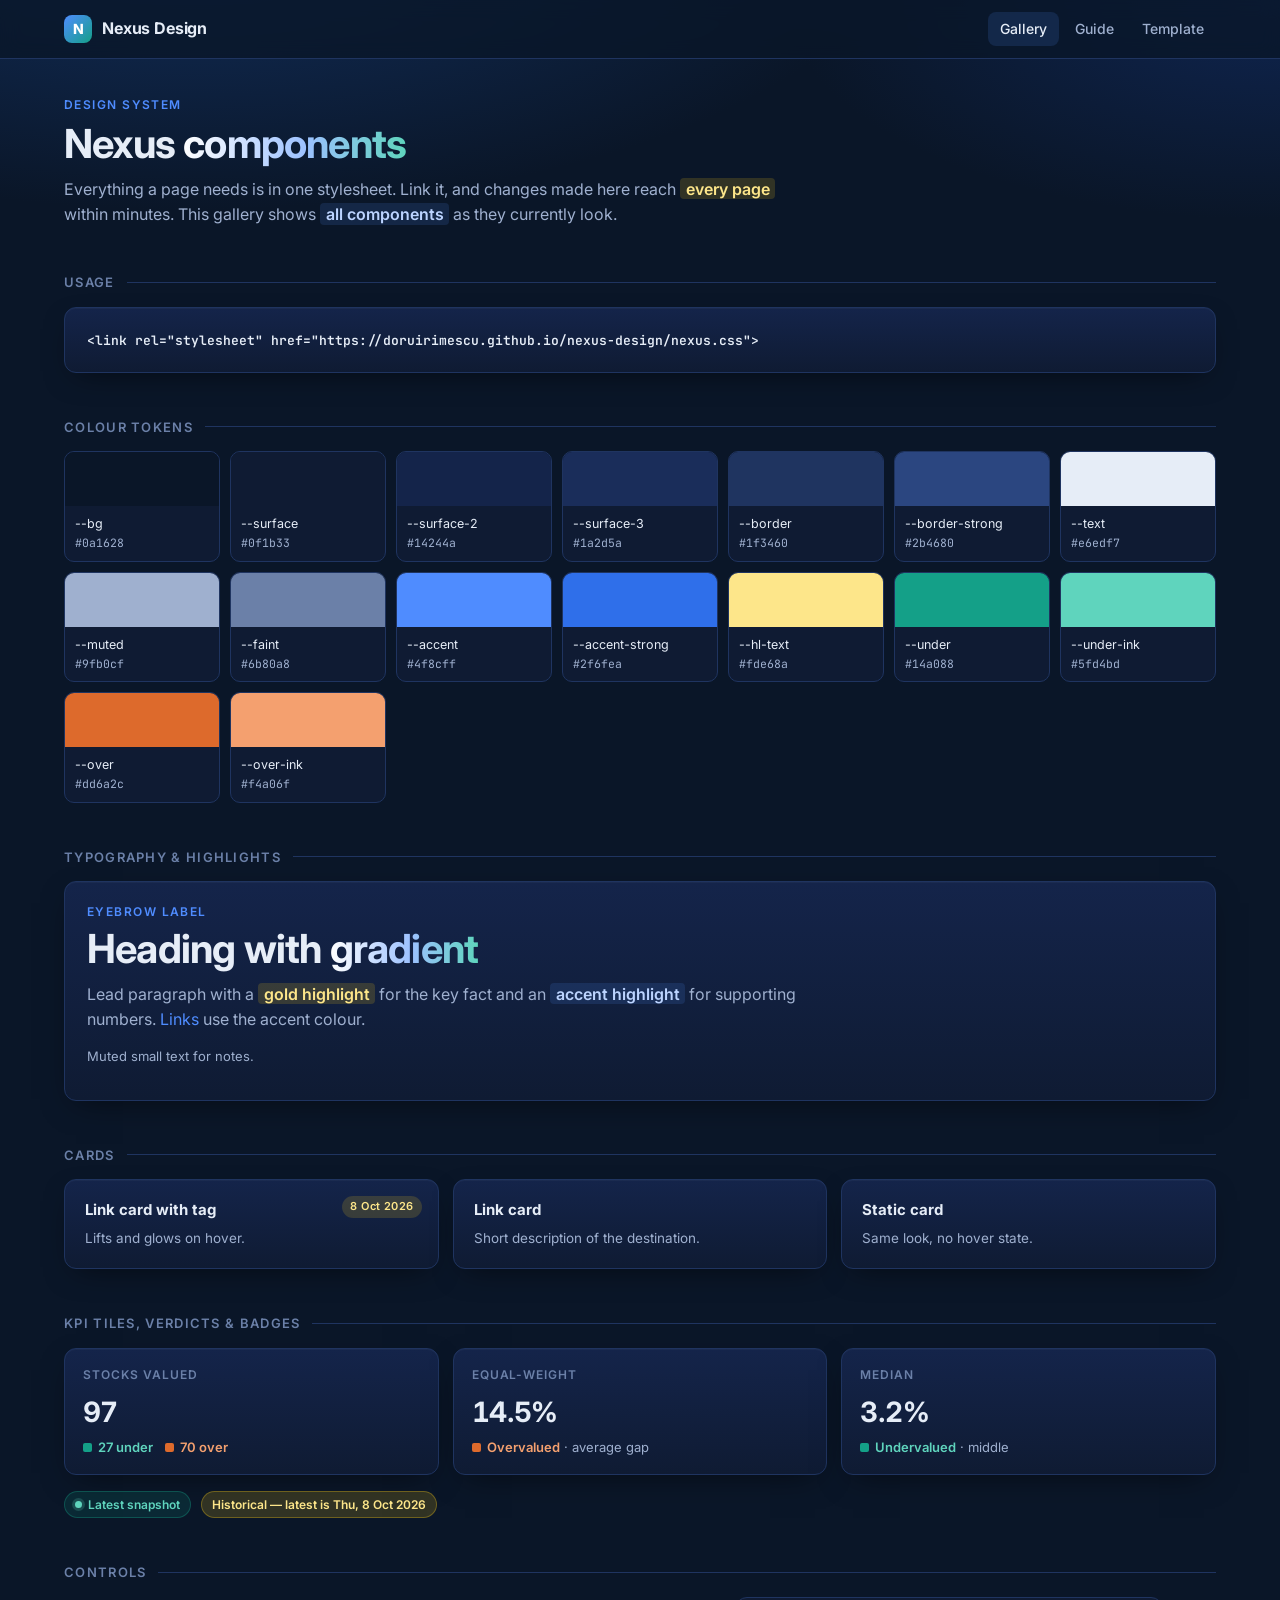
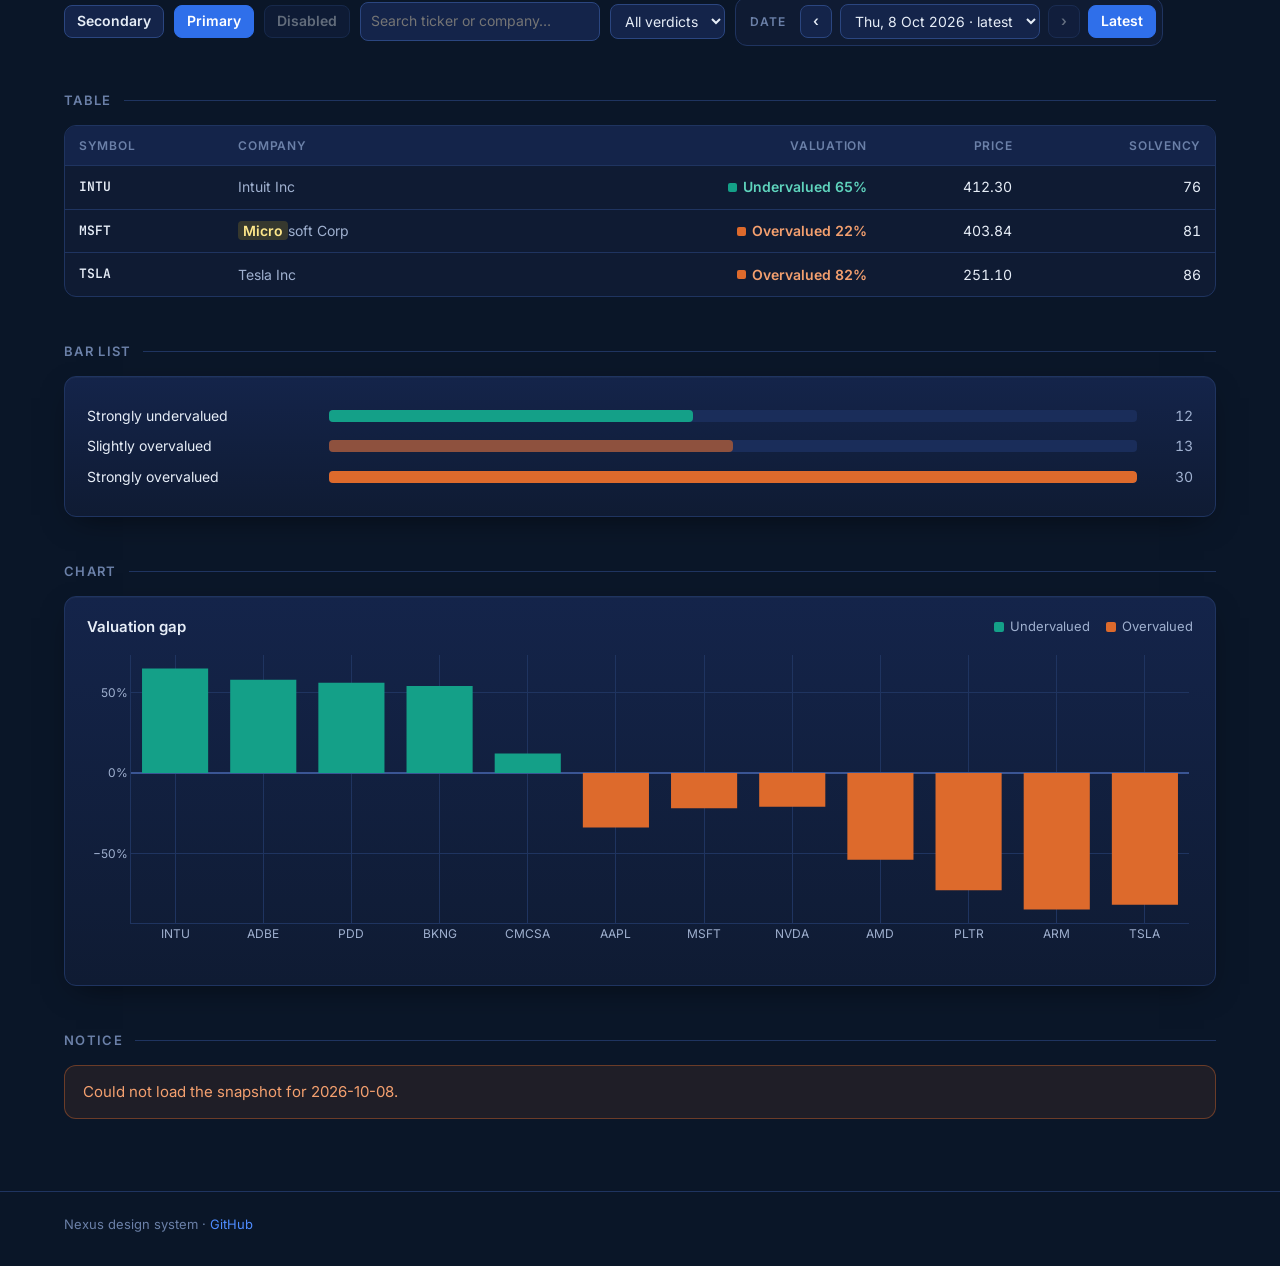
==== index.html @ cde10efe "Nexus design system: stylesheet, chart helper, agent guide, skill, gallery Co-Authored-By: Claude Op" ====
<!DOCTYPE html>
<html lang="en">
<head>
  <meta charset="utf-8">
  <meta name="viewport" content="width=device-width, initial-scale=1">
  <title>Nexus Design System</title>
  <meta name="description" content="Component gallery for the Investing Nexus dark-blue style.">
  <!-- Relative links, so this gallery previews local edits when opened from disk. -->
  <link rel="stylesheet" href="nexus.css">
  <link rel="icon" href="favicon.svg">
  <style>
    .swatches { display: grid; grid-template-columns: repeat(auto-fill, minmax(150px, 1fr)); gap: 10px; }
    .swatch { border: 1px solid var(--border); border-radius: 10px; overflow: hidden; background: var(--surface); }
    .swatch div { height: 54px; }
    .swatch p { margin: 0; padding: 8px 10px; font-size: 12.5px; }
    .swatch code { font-family: var(--mono); color: var(--muted); font-size: 11.5px; display: block; }
    .row { display: flex; flex-wrap: wrap; gap: 10px; align-items: center; }
  </style>
</head>
<body>
  <header class="topbar">
    <div class="topbar-inner">
      <a class="brand" href="index.html"><span class="brand-mark">N</span>Nexus Design</a>
      <nav class="nav">
        <a href="index.html" class="active">Gallery</a>
        <a href="https://github.com/doruirimescu/nexus-design/blob/main/DESIGN.md">Guide</a>
        <a href="template.html">Template</a>
      </nav>
    </div>
  </header>

  <main class="container">
    <div class="eyebrow">Design system</div>
    <h1>Nexus <span class="gradient-text">components</span></h1>
    <p class="lead">Everything a page needs is in one stylesheet. Link it, and changes made here reach <mark>every page</mark> within minutes. This gallery shows <span class="hl-accent">all components</span> as they currently look.</p>

    <h2 class="section">Usage</h2>
    <div class="panel"><code class="sym">&lt;link rel="stylesheet" href="https://doruirimescu.github.io/nexus-design/nexus.css"&gt;</code></div>

    <h2 class="section">Colour tokens</h2>
    <div class="swatches" id="swatches"></div>

    <h2 class="section">Typography &amp; highlights</h2>
    <div class="panel">
      <div class="eyebrow">Eyebrow label</div>
      <h1 style="margin-top:4px">Heading with <span class="gradient-text">gradient</span></h1>
      <p class="lead">Lead paragraph with a <mark>gold highlight</mark> for the key fact and an <span class="hl-accent">accent highlight</span> for supporting numbers. <a href="#">Links</a> use the accent colour.</p>
      <p class="muted small">Muted small text for notes.</p>
    </div>

    <h2 class="section">Cards</h2>
    <div class="card-grid">
      <a class="card" href="#"><em class="tag">8 Oct 2026</em><strong>Link card with tag</strong><span>Lifts and glows on hover.</span></a>
      <a class="card" href="#"><strong>Link card</strong><span>Short description of the destination.</span></a>
      <div class="card"><strong>Static card</strong><span>Same look, no hover state.</span></div>
    </div>

    <h2 class="section">KPI tiles, verdicts &amp; badges</h2>
    <div class="kpis" style="margin-top:0">
      <div class="panel kpi"><div class="label">Stocks valued</div><div class="value">97</div><div class="sub"><span class="verdict under">27 under</span> &nbsp; <span class="verdict over">70 over</span></div></div>
      <div class="panel kpi"><div class="label">Equal-weight</div><div class="value">14.5%</div><div class="sub"><span class="verdict over">Overvalued</span> · average gap</div></div>
      <div class="panel kpi"><div class="label">Median</div><div class="value">3.2%</div><div class="sub"><span class="verdict under">Undervalued</span> · middle</div></div>
    </div>
    <div class="row" style="margin-top:16px">
      <span class="badge live">Latest snapshot</span>
      <span class="badge past">Historical — latest is Thu, 8 Oct 2026</span>
    </div>

    <h2 class="section">Controls</h2>
    <div class="row">
      <button class="btn">Secondary</button>
      <button class="btn primary">Primary</button>
      <button class="btn" disabled>Disabled</button>
      <input class="input" type="search" placeholder="Search ticker or company…">
      <select class="input"><option>All verdicts</option></select>
      <div class="date-bar"><label>Date</label><button class="btn">‹</button><select><option>Thu, 8 Oct 2026 · latest</option></select><button class="btn" disabled>›</button><button class="btn primary">Latest</button></div>
    </div>

    <h2 class="section">Table</h2>
    <div class="table-wrap">
      <table class="data">
        <thead><tr><th>Symbol</th><th>Company</th><th class="num">Valuation</th><th class="num">Price</th><th class="num">Solvency</th></tr></thead>
        <tbody>
          <tr><td class="sym">INTU</td><td class="company">Intuit Inc</td><td class="num"><span class="verdict under">Undervalued 65%</span></td><td class="num">412.30</td><td class="num">76</td></tr>
          <tr><td class="sym">MSFT</td><td class="company"><mark>Micro</mark>soft Corp</td><td class="num"><span class="verdict over">Overvalued 22%</span></td><td class="num">403.84</td><td class="num">81</td></tr>
          <tr><td class="sym">TSLA</td><td class="company">Tesla Inc</td><td class="num"><span class="verdict over">Overvalued 82%</span></td><td class="num">251.10</td><td class="num">86</td></tr>
        </tbody>
      </table>
    </div>

    <h2 class="section">Bar list</h2>
    <div class="panel">
      <div class="dist-row"><div class="dist-label">Strongly undervalued</div><div class="dist-track"><div class="dist-bar" style="width:45%;background:var(--under)"></div></div><div class="dist-count">12</div></div>
      <div class="dist-row"><div class="dist-label">Slightly overvalued</div><div class="dist-track"><div class="dist-bar" style="width:50%;background:var(--over);opacity:.6"></div></div><div class="dist-count">13</div></div>
      <div class="dist-row"><div class="dist-label">Strongly overvalued</div><div class="dist-track"><div class="dist-bar" style="width:100%;background:var(--over)"></div></div><div class="dist-count">30</div></div>
    </div>

    <h2 class="section">Chart</h2>
    <div class="panel chart-panel">
      <div class="chart-head"><h3>Valuation gap</h3>
        <div class="legend"><span><i style="background:var(--under)"></i>Undervalued</span><span><i style="background:var(--over)"></i>Overvalued</span></div></div>
      <div id="chart" class="chart" style="height:340px"></div>
    </div>

    <h2 class="section">Notice</h2>
    <div class="notice" style="margin-top:0">Could not load the snapshot for 2026-10-08.</div>
  </main>

  <footer class="footer">
    <div class="container">Nexus design system · <a href="https://github.com/doruirimescu/nexus-design">GitHub</a></div>
  </footer>

  <script src="https://cdn.plot.ly/plotly-2.35.2.min.js" charset="utf-8"></script>
  <script src="nexus.js"></script>
  <script>
    const tokens = ["--bg", "--surface", "--surface-2", "--surface-3", "--border", "--border-strong", "--text", "--muted", "--faint",
      "--accent", "--accent-strong", "--hl-text", "--under", "--under-ink", "--over", "--over-ink"];
    const css = getComputedStyle(document.documentElement);
    document.getElementById("swatches").innerHTML = tokens
      .map((t) => `<div class="swatch"><div style="background:var(${t})"></div><p>${t}<code>${css.getPropertyValue(t).trim()}</code></p></div>`)
      .join("");

    const syms = ["INTU", "ADBE", "PDD", "BKNG", "CMCSA", "AAPL", "MSFT", "NVDA", "AMD", "PLTR", "ARM", "TSLA"];
    const vals = [65, 58, 56, 54, 12, -34, -22, -21, -54, -73, -85, -82];
    if (window.Plotly) {
      Plotly.newPlot("chart", [{
        type: "bar", x: syms, y: vals,
        marker: { color: vals.map((v) => (v >= 0 ? Nexus.colors.positive : Nexus.colors.negative)), cornerradius: 3 },
        hovertemplate: "%{x}: %{y}%<extra></extra>",
      }], Nexus.plotlyLayout({ yaxis: { ticksuffix: "%" }, bargap: 0.25 }), Nexus.plotlyConfig);
    }
  </script>
</body>
</html>
---- nexus.css ----
/*
 * Nexus design system — dark-blue theme.
 * Source of truth: https://github.com/doruirimescu/nexus-design  (see DESIGN.md)
 *
 * Link the live version (updates everywhere when this repo is pushed):
 *   <link rel="stylesheet" href="https://doruirimescu.github.io/nexus-design/nexus.css">
 * Fonts (Inter, JetBrains Mono) are imported below; no extra <link> is needed.
 */
@import url("https://fonts.googleapis.com/css2?family=Inter:wght@400;500;600;700;800&family=JetBrains+Mono:wght@500;600&display=swap");

:root {
  --bg: #0a1628;
  --bg-glow: #12305f;
  --surface: #0f1b33;
  --surface-2: #14244a;
  --surface-3: #1a2d5a;
  --border: #1f3460;
  --border-strong: #2b4680;
  --text: #e6edf7;
  --muted: #9fb0cf;
  --faint: #6b80a8;
  --accent: #4f8cff;
  --accent-strong: #2f6fea;
  --accent-soft: rgba(79, 140, 255, 0.14);
  --hl-bg: rgba(250, 204, 21, 0.16);
  --hl-text: #fde68a;
  --under: #14a088;
  --over: #dd6a2c;
  --under-ink: #5fd4bd;
  --over-ink: #f4a06f;
  --radius: 12px;
  --shadow: 0 1px 0 rgba(255, 255, 255, 0.03) inset, 0 10px 30px -12px rgba(0, 0, 0, 0.6);
  --font: "Inter", system-ui, -apple-system, "Segoe UI", Roboto, sans-serif;
  --mono: "JetBrains Mono", ui-monospace, SFMono-Regular, Menlo, monospace;
  color-scheme: dark;
}

* { box-sizing: border-box; }
html { -webkit-text-size-adjust: 100%; }
body {
  margin: 0;
  font-family: var(--font);
  font-size: 15px;
  line-height: 1.6;
  color: var(--text);
  background:
    radial-gradient(1200px 500px at 15% -10%, var(--bg-glow) 0%, transparent 60%),
    radial-gradient(900px 400px at 100% 0%, #0f2550 0%, transparent 55%),
    var(--bg);
  background-attachment: fixed;
  min-height: 100vh;
}
::selection { background: var(--accent); color: #fff; }
a { color: var(--accent); text-decoration: none; }
a:hover { text-decoration: underline; }

/* ---------- Highlighting ---------- */
mark, .hl {
  background: var(--hl-bg);
  color: var(--hl-text);
  padding: 0.05em 0.35em;
  border-radius: 4px;
  font-weight: 600;
  box-decoration-break: clone;
  -webkit-box-decoration-break: clone;
}
.hl-accent {
  color: #bcd4ff;
  background: var(--accent-soft);
  padding: 0.05em 0.35em;
  border-radius: 4px;
  font-weight: 600;
}
.gradient-text {
  background: linear-gradient(90deg, #ffffff 0%, #9cc1ff 55%, #5fd4bd 100%);
  -webkit-background-clip: text;
  background-clip: text;
  color: transparent;
}

/* ---------- Top bar ---------- */
.topbar {
  position: sticky; top: 0; z-index: 20;
  backdrop-filter: blur(10px);
  background: rgba(10, 22, 40, 0.78);
  border-bottom: 1px solid var(--border);
}
.topbar-inner {
  max-width: 1200px; margin: 0 auto; padding: 12px 24px;
  display: flex; align-items: center; gap: 24px;
}
.brand {
  display: flex; align-items: center; gap: 10px;
  font-weight: 700; letter-spacing: -0.01em; color: var(--text); font-size: 16px;
}
.brand:hover { text-decoration: none; }
.brand-mark {
  width: 28px; height: 28px; border-radius: 8px;
  background: linear-gradient(135deg, var(--accent) 0%, #14a088 100%);
  display: grid; place-items: center; color: #fff; font-size: 14px; font-weight: 800;
}
.nav { display: flex; gap: 4px; margin-left: auto; flex-wrap: wrap; }
.nav a {
  color: var(--muted); font-size: 14px; font-weight: 500;
  padding: 6px 12px; border-radius: 8px;
}
.nav a:hover { color: var(--text); background: var(--surface-2); text-decoration: none; }
.nav a.active { color: var(--text); background: var(--accent-soft); }

/* ---------- Layout ---------- */
.container { max-width: 1200px; margin: 0 auto; padding: 36px 24px 72px; }
.container.narrow { max-width: 960px; }
.eyebrow {
  font-size: 12px; font-weight: 600; letter-spacing: 0.12em; text-transform: uppercase;
  color: var(--accent);
}
h1 { font-size: clamp(28px, 4vw, 40px); line-height: 1.15; letter-spacing: -0.02em; margin: 6px 0 10px; }
h2.section {
  font-size: 13px; font-weight: 600; letter-spacing: 0.1em; text-transform: uppercase;
  color: var(--faint); margin: 44px 0 14px;
  display: flex; align-items: center; gap: 12px;
}
h2.section::after { content: ""; flex: 1; height: 1px; background: var(--border); }
.lead { color: var(--muted); font-size: 16px; max-width: 720px; margin: 0; }

/* ---------- Cards ---------- */
.card-grid { display: grid; grid-template-columns: repeat(auto-fill, minmax(280px, 1fr)); gap: 14px; }
.card {
  display: block; position: relative;
  padding: 18px 20px; border-radius: var(--radius);
  background: linear-gradient(180deg, var(--surface-2) 0%, var(--surface) 100%);
  border: 1px solid var(--border);
  color: inherit; box-shadow: var(--shadow);
  transition: border-color 0.15s, transform 0.15s, box-shadow 0.15s;
}
a.card:hover {
  text-decoration: none; border-color: var(--accent);
  transform: translateY(-2px);
  box-shadow: 0 0 0 1px var(--accent-soft), 0 16px 34px -14px rgba(47, 111, 234, 0.45);
}
.card strong { display: block; font-size: 15px; margin-bottom: 4px; color: var(--text); }
.card span { font-size: 13.5px; color: var(--muted); }
.card .tag {
  position: absolute; top: 16px; right: 16px;
  font-size: 11px; font-weight: 600; letter-spacing: 0.04em;
  padding: 2px 8px; border-radius: 999px;
  color: var(--hl-text); background: var(--hl-bg); font-style: normal;
}
.card .tag ~ strong { padding-right: 96px; }
.panel {
  background: linear-gradient(180deg, var(--surface-2) 0%, var(--surface) 100%);
  border: 1px solid var(--border); border-radius: var(--radius);
  padding: 20px 22px; box-shadow: var(--shadow);
}

/* ---------- Page header with date picker ---------- */
.page-head {
  display: flex; flex-wrap: wrap; align-items: flex-end; justify-content: space-between; gap: 20px;
}
.date-bar {
  display: flex; align-items: center; gap: 8px;
  background: var(--surface); border: 1px solid var(--border); border-radius: 12px;
  padding: 6px;
}
.date-bar label { font-size: 12px; color: var(--faint); padding: 0 6px 0 8px; text-transform: uppercase; letter-spacing: 0.08em; font-weight: 600; }
.date-bar select, .input {
  font: inherit; font-size: 14px; color: var(--text);
  background: var(--surface-2); border: 1px solid var(--border-strong); border-radius: 8px;
  padding: 7px 10px; outline: none;
}
.date-bar select:focus, .input:focus { border-color: var(--accent); box-shadow: 0 0 0 3px var(--accent-soft); }
.btn {
  font: inherit; font-size: 14px; font-weight: 600; cursor: pointer;
  color: var(--text); background: var(--surface-2);
  border: 1px solid var(--border-strong); border-radius: 8px;
  padding: 7px 12px; line-height: 1.2;
}
.btn:hover:not(:disabled) { border-color: var(--accent); background: var(--surface-3); }
.btn:disabled { opacity: 0.4; cursor: default; }
.btn.primary { background: var(--accent-strong); border-color: var(--accent-strong); color: #fff; }
.btn.primary:hover:not(:disabled) { background: var(--accent); }

.as-of {
  display: flex; flex-wrap: wrap; align-items: center; gap: 10px;
  margin-top: 14px; font-size: 14px; color: var(--muted);
}
.badge {
  display: inline-flex; align-items: center; gap: 6px;
  font-size: 12px; font-weight: 600; padding: 3px 10px; border-radius: 999px;
  border: 1px solid transparent;
}
.badge.live { color: var(--under-ink); background: rgba(20, 160, 136, 0.14); border-color: rgba(20, 160, 136, 0.35); }
.badge.live::before { content: ""; width: 7px; height: 7px; border-radius: 50%; background: var(--under-ink); box-shadow: 0 0 0 3px rgba(95, 212, 189, 0.2); }
.badge.past { color: var(--hl-text); background: var(--hl-bg); border-color: rgba(250, 204, 21, 0.3); }

/* ---------- KPI tiles ---------- */
.kpis { display: grid; grid-template-columns: repeat(auto-fit, minmax(190px, 1fr)); gap: 14px; margin-top: 28px; }
.kpi { padding: 16px 18px; }
.kpi .label { font-size: 12px; font-weight: 600; letter-spacing: 0.08em; text-transform: uppercase; color: var(--faint); }
.kpi .value { font-size: 28px; font-weight: 700; letter-spacing: -0.02em; margin-top: 6px; font-variant-numeric: tabular-nums; }
.kpi .sub { font-size: 13px; color: var(--muted); margin-top: 2px; }
.verdict { display: inline-flex; align-items: center; gap: 6px; font-weight: 600; }
.verdict::before { content: ""; width: 9px; height: 9px; border-radius: 2px; flex: none; }
.verdict.under { color: var(--under-ink); }
.verdict.under::before { background: var(--under); }
.verdict.over { color: var(--over-ink); }
.verdict.over::before { background: var(--over); }

/* ---------- Chart ---------- */
.chart-panel { padding: 14px 10px 6px; margin-top: 14px; }
.chart-head { display: flex; flex-wrap: wrap; gap: 16px; justify-content: space-between; align-items: center; padding: 4px 12px 0; }
.chart-head h3 { margin: 0; font-size: 15px; font-weight: 600; }
.legend { display: flex; gap: 16px; font-size: 13px; color: var(--muted); }
.legend i { display: inline-block; width: 10px; height: 10px; border-radius: 2px; margin-right: 6px; vertical-align: -1px; }
.chart { width: 100%; height: 560px; }

/* ---------- Bar list (labelled horizontal bars) ---------- */
.dist-row { display: grid; grid-template-columns: 230px 1fr 44px; align-items: center; gap: 12px; margin: 8px 0; font-size: 14px; }
.dist-label { color: var(--text); }
.dist-track { height: 12px; background: var(--surface-3); border-radius: 4px; overflow: hidden; }
.dist-bar { height: 100%; border-radius: 0 4px 4px 0; }
.dist-count { text-align: right; color: var(--muted); font-variant-numeric: tabular-nums; }

/* ---------- Tables ---------- */
.two-col { display: grid; grid-template-columns: repeat(auto-fit, minmax(320px, 1fr)); gap: 14px; }
.table-wrap { overflow-x: auto; border-radius: var(--radius); border: 1px solid var(--border); background: var(--surface); }
table.data { width: 100%; border-collapse: collapse; font-size: 14px; font-variant-numeric: tabular-nums; }
table.data th, table.data td { padding: 10px 14px; text-align: left; border-bottom: 1px solid var(--border); white-space: nowrap; }
table.data th { font-size: 12px; text-transform: uppercase; letter-spacing: 0.06em; color: var(--faint); font-weight: 600; background: var(--surface-2); position: sticky; top: 0; }
table.data th.sortable { cursor: pointer; user-select: none; }
table.data th.sortable:hover { color: var(--text); }
table.data th .arrow { color: var(--accent); margin-left: 4px; }
table.data tbody tr:hover td { background: rgba(79, 140, 255, 0.06); }
table.data tbody tr:last-child td { border-bottom: 0; }
table.data td.num, table.data th.num { text-align: right; }
table.data td.company { white-space: normal; min-width: 180px; color: var(--muted); }
.sym { font-family: var(--mono); font-weight: 600; font-size: 13px; color: var(--text); }
.panel-title { font-size: 14px; font-weight: 600; margin: 0 0 10px; display: flex; align-items: center; gap: 8px; }
.toolbar { display: flex; flex-wrap: wrap; gap: 10px; align-items: center; justify-content: space-between; margin-bottom: 12px; }
.toolbar .input { min-width: 260px; }
.muted { color: var(--muted); }
.small { font-size: 13px; }
.scroll-y { max-height: 640px; overflow-y: auto; }

.notice {
  padding: 14px 18px; border-radius: var(--radius); margin-top: 24px;
  border: 1px solid rgba(221, 106, 44, 0.4); background: rgba(221, 106, 44, 0.1); color: var(--over-ink);
}
.footer { border-top: 1px solid var(--border); color: var(--faint); font-size: 13px; }
.footer .container { padding-top: 22px; padding-bottom: 32px; }

@media (max-width: 640px) {
  .topbar-inner { padding: 10px 16px; gap: 12px; flex-wrap: wrap; }
  .nav { margin-left: 0; }
  .container { padding: 24px 16px 56px; }
  .dist-row { grid-template-columns: 1fr 44px; }
  .dist-row .dist-track { grid-column: 1 / -1; grid-row: 2; }
  .toolbar .input { min-width: 0; width: 100%; }
  .page-head > div:first-child { width: 100%; }
  .date-bar { width: 100%; flex-wrap: wrap; }
  .date-bar label { display: none; }
  .date-bar select { flex: 1; min-width: 0; }
  .chart { height: 440px; }
}
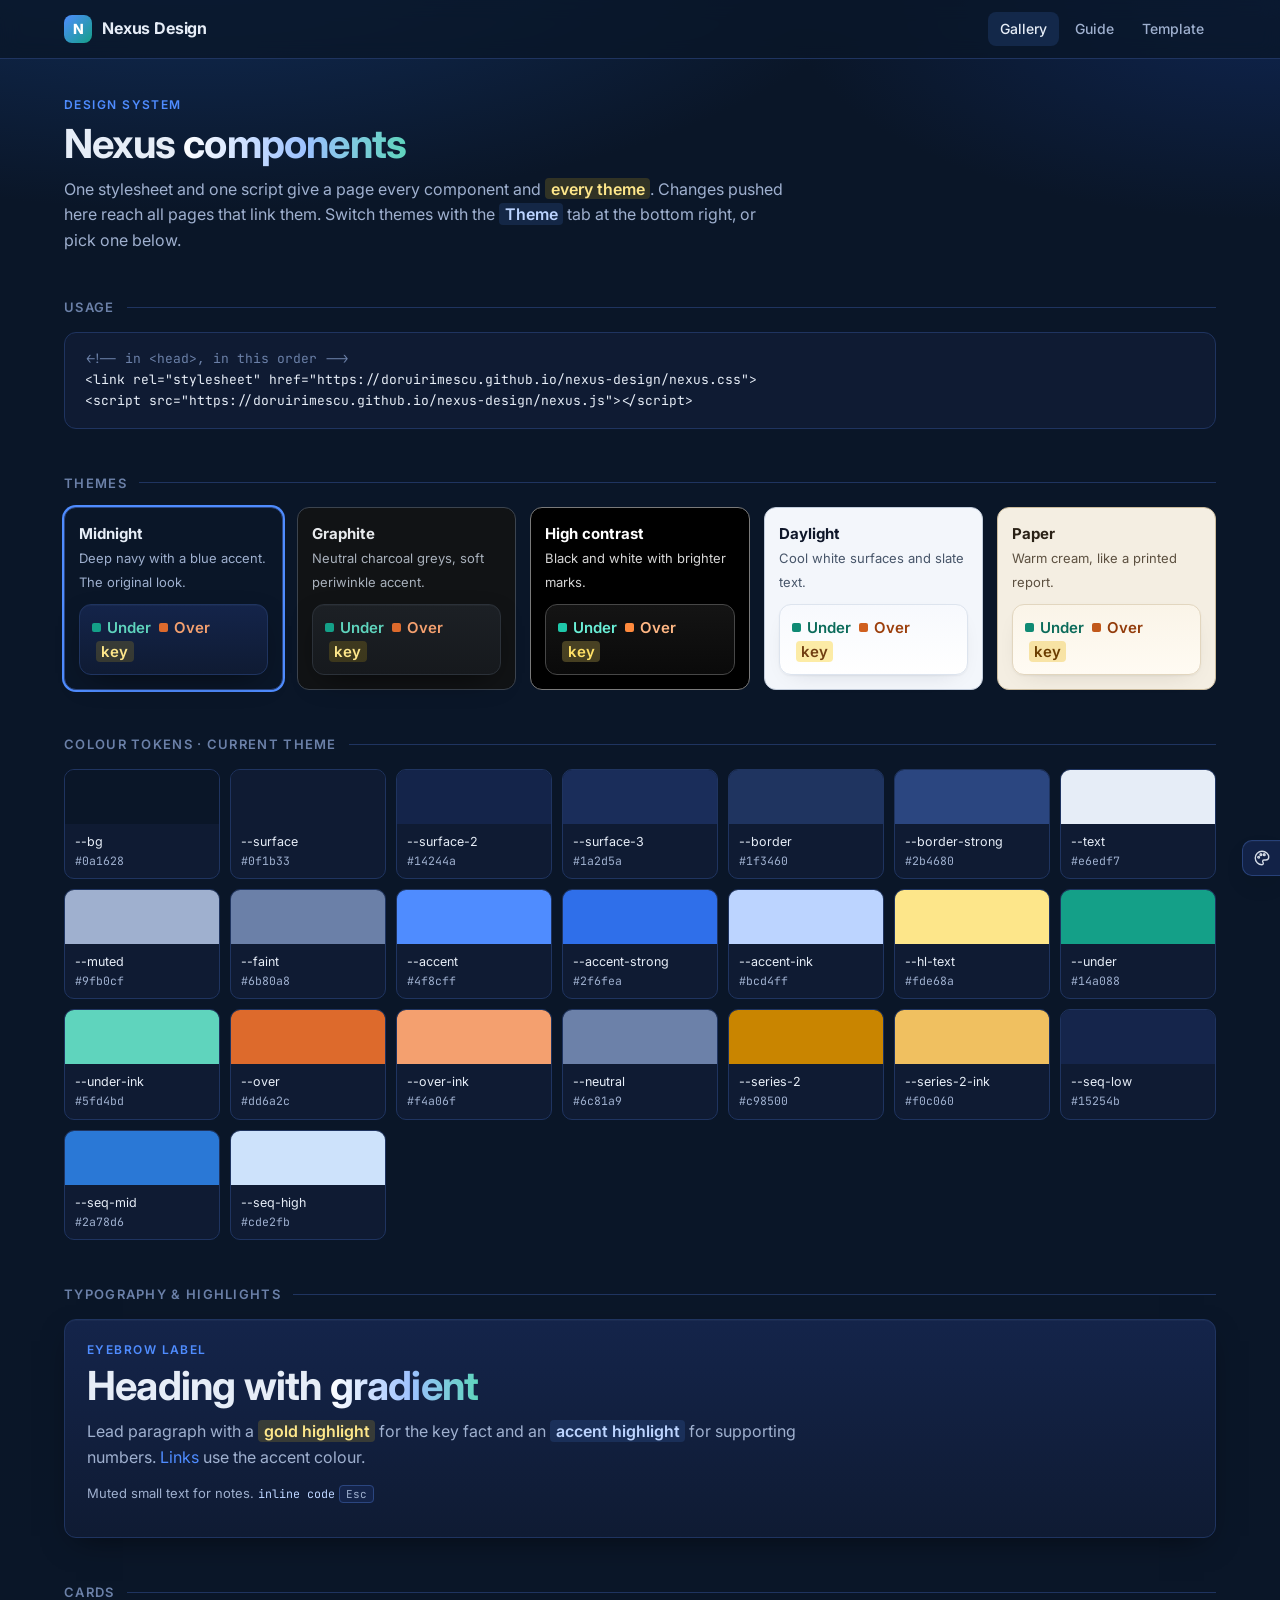
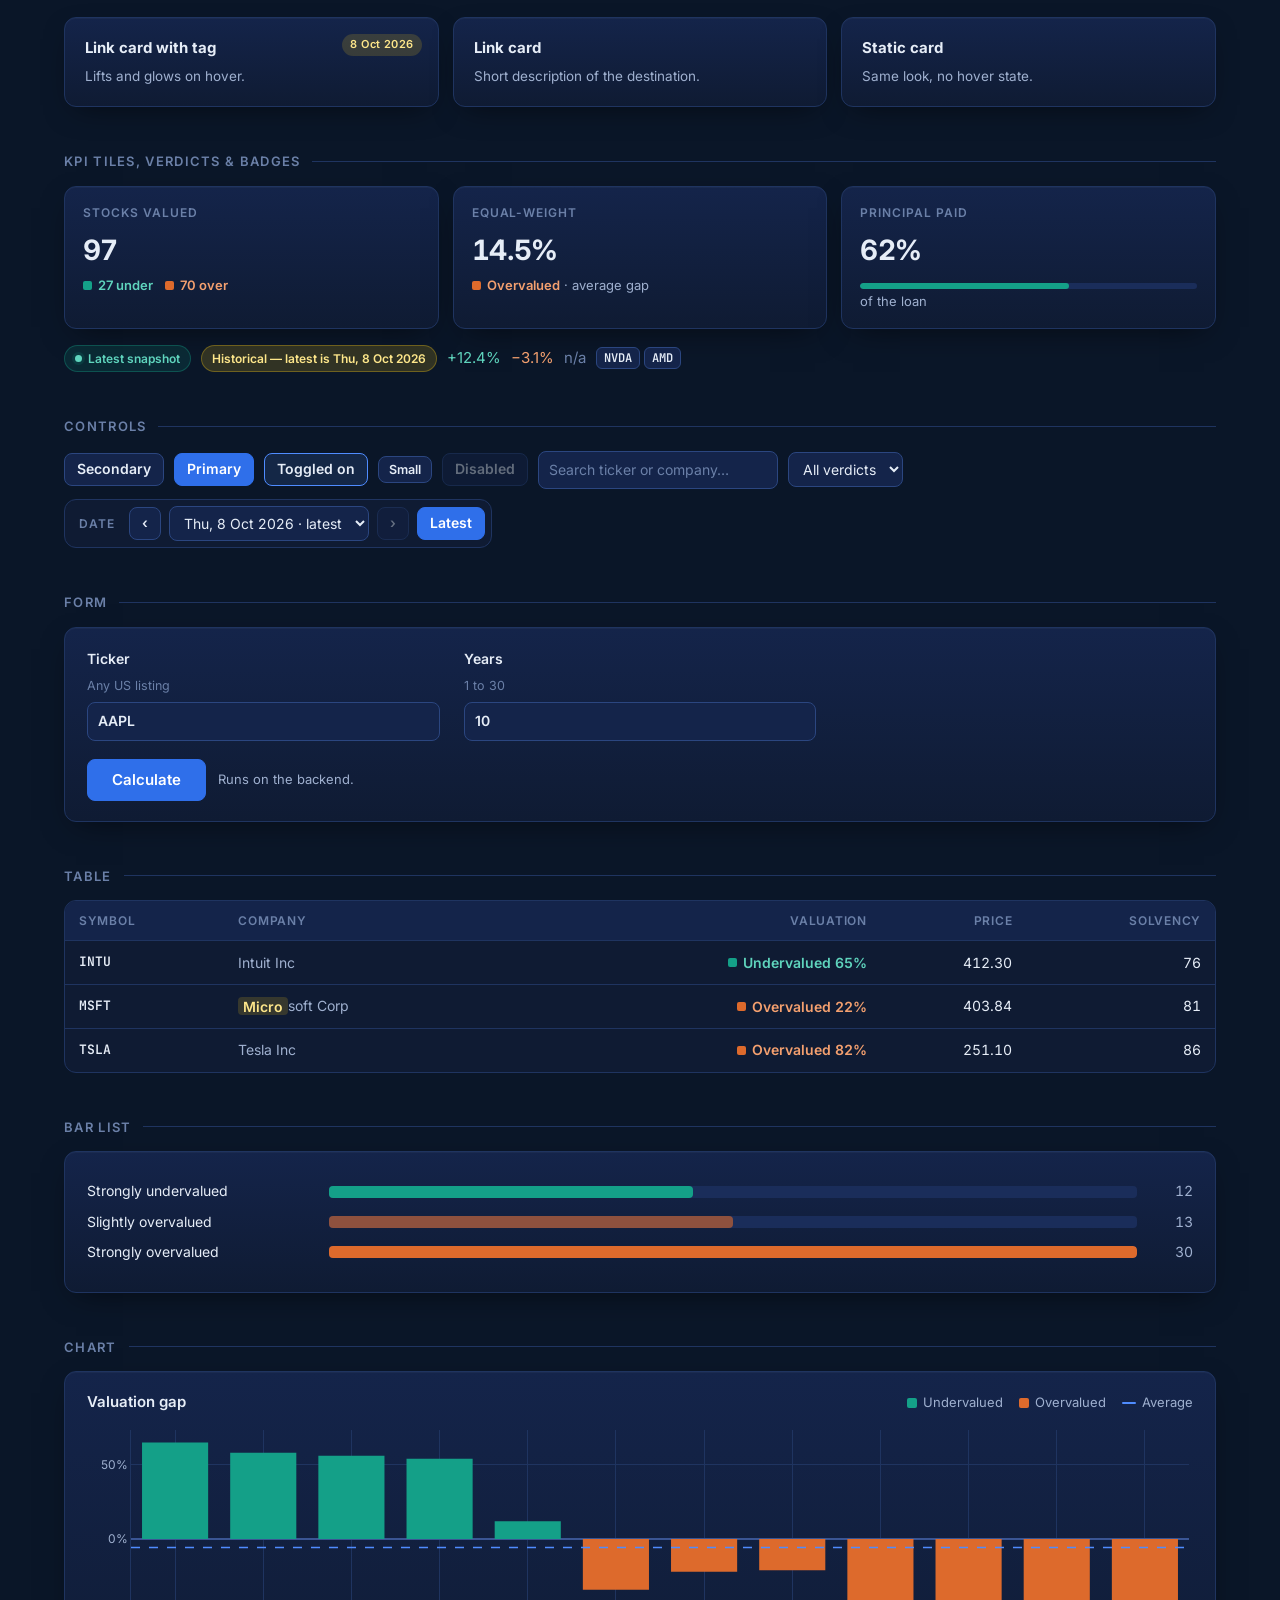
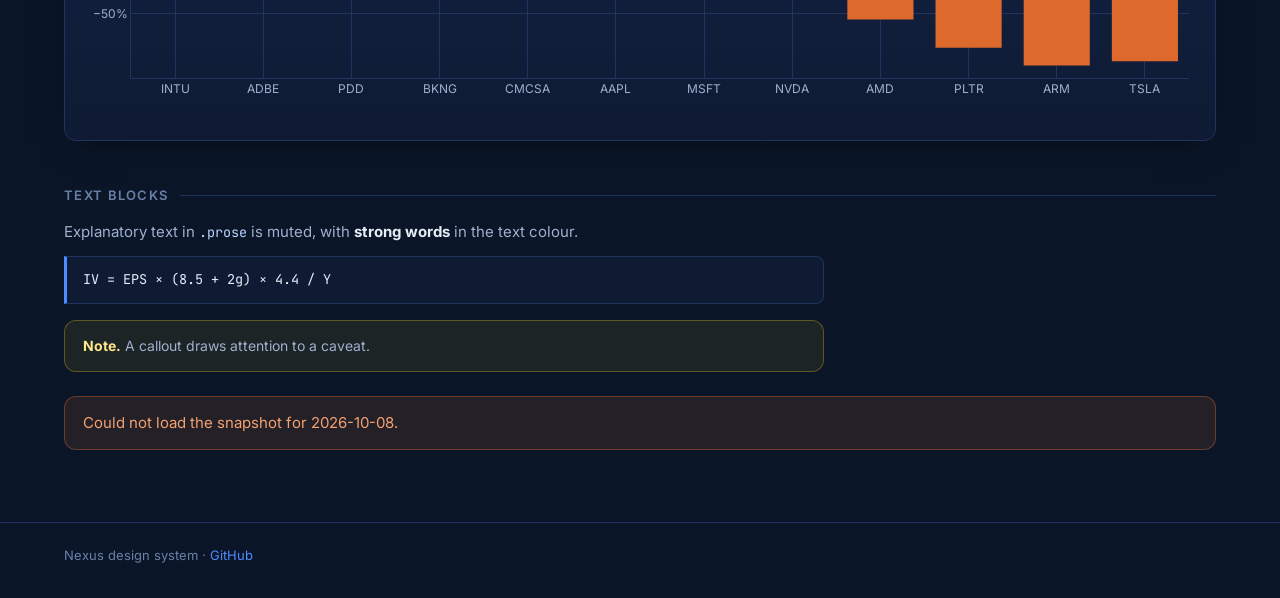
==== commit bfc8a4bd: "Add switchable themes, a theme panel and theme-aware charts Five themes (Midnight default, Graphite," ====
--- a/index.html
+++ b/index.html
@@ -4,9 +4,10 @@
   <meta charset="utf-8">
   <meta name="viewport" content="width=device-width, initial-scale=1">
   <title>Nexus Design System</title>
-  <meta name="description" content="Component gallery for the Investing Nexus dark-blue style.">
+  <meta name="description" content="Component gallery and themes for the Investing Nexus design system.">
   <!-- Relative links, so this gallery previews local edits when opened from disk. -->
   <link rel="stylesheet" href="nexus.css">
+  <script src="nexus.js"></script>
   <link rel="icon" href="favicon.svg">
   <style>
     .swatches { display: grid; grid-template-columns: repeat(auto-fill, minmax(150px, 1fr)); gap: 10px; }
@@ -15,6 +16,16 @@
     .swatch p { margin: 0; padding: 8px 10px; font-size: 12.5px; }
     .swatch code { font-family: var(--mono); color: var(--muted); font-size: 11.5px; display: block; }
     .row { display: flex; flex-wrap: wrap; gap: 10px; align-items: center; }
+    .theme-grid { display: grid; grid-template-columns: repeat(auto-fill, minmax(210px, 1fr)); gap: 14px; }
+    /* Each preview carries data-theme, so it renders with that theme's own tokens */
+    .theme-card {
+      cursor: pointer; text-align: left; font: inherit; padding: 14px; border-radius: var(--radius);
+      background: var(--bg); color: var(--text); border: 1px solid var(--border-strong);
+    }
+    .theme-card:hover { border-color: var(--accent); }
+    .theme-card.current { box-shadow: 0 0 0 2px var(--accent); }
+    .theme-card .panel { padding: 10px 12px; margin-top: 10px; }
+    .theme-card strong { display: block; }
   </style>
 </head>
 <body>
@@ -32,12 +43,17 @@
   <main class="container">
     <div class="eyebrow">Design system</div>
     <h1>Nexus <span class="gradient-text">components</span></h1>
-    <p class="lead">Everything a page needs is in one stylesheet. Link it, and changes made here reach <mark>every page</mark> within minutes. This gallery shows <span class="hl-accent">all components</span> as they currently look.</p>
+    <p class="lead">One stylesheet and one script give a page every component and <mark>every theme</mark>. Changes pushed here reach all pages that link them. Switch themes with the <span class="hl-accent">Theme</span> tab at the bottom right, or pick one below.</p>
 
     <h2 class="section">Usage</h2>
-    <div class="panel"><code class="sym">&lt;link rel="stylesheet" href="https://doruirimescu.github.io/nexus-design/nexus.css"&gt;</code></div>
+    <pre class="code-block"><span class="c">&lt;!-- in &lt;head&gt;, in this order --&gt;</span>
+&lt;link rel="stylesheet" href="https://doruirimescu.github.io/nexus-design/nexus.css"&gt;
+&lt;script src="https://doruirimescu.github.io/nexus-design/nexus.js"&gt;&lt;/script&gt;</pre>
 
-    <h2 class="section">Colour tokens</h2>
+    <h2 class="section">Themes</h2>
+    <div class="theme-grid" id="themes"></div>
+
+    <h2 class="section">Colour tokens · current theme</h2>
     <div class="swatches" id="swatches"></div>
 
     <h2 class="section">Typography &amp; highlights</h2>
@@ -45,7 +61,7 @@
       <div class="eyebrow">Eyebrow label</div>
       <h1 style="margin-top:4px">Heading with <span class="gradient-text">gradient</span></h1>
       <p class="lead">Lead paragraph with a <mark>gold highlight</mark> for the key fact and an <span class="hl-accent">accent highlight</span> for supporting numbers. <a href="#">Links</a> use the accent colour.</p>
-      <p class="muted small">Muted small text for notes.</p>
+      <p class="muted small">Muted small text for notes. <code>inline code</code> <span class="kbd">Esc</span></p>
     </div>
 
     <h2 class="section">Cards</h2>
@@ -59,21 +75,34 @@
     <div class="kpis" style="margin-top:0">
       <div class="panel kpi"><div class="label">Stocks valued</div><div class="value">97</div><div class="sub"><span class="verdict under">27 under</span> &nbsp; <span class="verdict over">70 over</span></div></div>
       <div class="panel kpi"><div class="label">Equal-weight</div><div class="value">14.5%</div><div class="sub"><span class="verdict over">Overvalued</span> · average gap</div></div>
-      <div class="panel kpi"><div class="label">Median</div><div class="value">3.2%</div><div class="sub"><span class="verdict under">Undervalued</span> · middle</div></div>
+      <div class="panel kpi"><div class="label">Principal paid</div><div class="value">62%</div><div class="progress"><div style="width:62%;background:var(--under)"></div></div><div class="sub">of the loan</div></div>
     </div>
     <div class="row" style="margin-top:16px">
       <span class="badge live">Latest snapshot</span>
       <span class="badge past">Historical — latest is Thu, 8 Oct 2026</span>
+      <span class="pos">+12.4%</span> <span class="neg">−3.1%</span> <span class="dim">n/a</span>
+      <span class="chips"><span class="chip">NVDA</span><span class="chip">AMD</span></span>
     </div>
 
     <h2 class="section">Controls</h2>
     <div class="row">
       <button class="btn">Secondary</button>
       <button class="btn primary">Primary</button>
+      <button class="btn on">Toggled on</button>
+      <button class="btn sm">Small</button>
       <button class="btn" disabled>Disabled</button>
       <input class="input" type="search" placeholder="Search ticker or company…">
       <select class="input"><option>All verdicts</option></select>
       <div class="date-bar"><label>Date</label><button class="btn">‹</button><select><option>Thu, 8 Oct 2026 · latest</option></select><button class="btn" disabled>›</button><button class="btn primary">Latest</button></div>
+    </div>
+
+    <h2 class="section">Form</h2>
+    <div class="panel">
+      <div class="form-grid">
+        <label class="field">Ticker <span class="hint">Any US listing</span><input class="input" value="AAPL"></label>
+        <label class="field">Years <span class="hint">1 to 30</span><input class="input" type="number" value="10"></label>
+        <div class="form-actions"><button class="btn primary lg">Calculate</button><span class="muted small">Runs on the backend.</span></div>
+      </div>
     </div>
 
     <h2 class="section">Table</h2>
@@ -98,12 +127,17 @@
     <h2 class="section">Chart</h2>
     <div class="panel chart-panel">
       <div class="chart-head"><h3>Valuation gap</h3>
-        <div class="legend"><span><i style="background:var(--under)"></i>Undervalued</span><span><i style="background:var(--over)"></i>Overvalued</span></div></div>
-      <div id="chart" class="chart" style="height:340px"></div>
+        <div class="legend"><span><i class="sw-under"></i>Undervalued</span><span><i class="sw-over"></i>Overvalued</span><span><i class="ln sw-accent"></i>Average</span></div></div>
+      <div id="chart" class="chart h-md"></div>
     </div>
 
-    <h2 class="section">Notice</h2>
-    <div class="notice" style="margin-top:0">Could not load the snapshot for 2026-10-08.</div>
+    <h2 class="section">Text blocks</h2>
+    <div class="prose">
+      <p>Explanatory text in <code>.prose</code> is muted, with <strong>strong words</strong> in the text colour.</p>
+      <div class="formula">IV = EPS × (8.5 + 2g) × 4.4 / Y</div>
+      <div class="callout"><strong>Note.</strong> A callout draws attention to a caveat.</div>
+    </div>
+    <div class="notice">Could not load the snapshot for 2026-10-08.</div>
   </main>
 
   <footer class="footer">
@@ -111,23 +145,42 @@
   </footer>
 
   <script src="https://cdn.plot.ly/plotly-2.35.2.min.js" charset="utf-8"></script>
-  <script src="nexus.js"></script>
   <script>
     const tokens = ["--bg", "--surface", "--surface-2", "--surface-3", "--border", "--border-strong", "--text", "--muted", "--faint",
-      "--accent", "--accent-strong", "--hl-text", "--under", "--under-ink", "--over", "--over-ink"];
-    const css = getComputedStyle(document.documentElement);
-    document.getElementById("swatches").innerHTML = tokens
-      .map((t) => `<div class="swatch"><div style="background:var(${t})"></div><p>${t}<code>${css.getPropertyValue(t).trim()}</code></p></div>`)
-      .join("");
+      "--accent", "--accent-strong", "--accent-ink", "--hl-text", "--under", "--under-ink", "--over", "--over-ink",
+      "--neutral", "--series-2", "--series-2-ink", "--seq-low", "--seq-mid", "--seq-high"];
+    function drawSwatches() {
+      document.getElementById("swatches").innerHTML = tokens
+        .map((t) => `<div class="swatch"><div style="background:var(${t})"></div><p>${t}<code>${Nexus.token(t)}</code></p></div>`)
+        .join("");
+    }
+    function drawThemes() {
+      document.getElementById("themes").innerHTML = Nexus.themes.map((t) => `
+        <button type="button" class="theme-card${t.id === Nexus.theme ? " current" : ""}" data-theme="${t.id}" data-pick="${t.id}">
+          <strong>${t.name}</strong><span class="small muted">${t.description}</span>
+          <div class="panel"><span class="verdict under">Under</span> &nbsp;<span class="verdict over">Over</span> &nbsp;<mark>key</mark></div>
+        </button>`).join("");
+    }
+    document.getElementById("themes").addEventListener("click", (e) => {
+      const b = e.target.closest("[data-pick]");
+      if (b) Nexus.setTheme(b.dataset.pick);
+    });
+    drawSwatches();
+    drawThemes();
+    Nexus.onThemeChange(() => { drawSwatches(); drawThemes(); });
 
     const syms = ["INTU", "ADBE", "PDD", "BKNG", "CMCSA", "AAPL", "MSFT", "NVDA", "AMD", "PLTR", "ARM", "TSLA"];
     const vals = [65, 58, 56, 54, 12, -34, -22, -21, -54, -73, -85, -82];
     if (window.Plotly) {
+      const C = Nexus.colors;
       Plotly.newPlot("chart", [{
         type: "bar", x: syms, y: vals,
-        marker: { color: vals.map((v) => (v >= 0 ? Nexus.colors.positive : Nexus.colors.negative)), cornerradius: 3 },
+        marker: { color: vals.map((v) => (v >= 0 ? C.positive : C.negative)), cornerradius: 3 },
         hovertemplate: "%{x}: %{y}%<extra></extra>",
-      }], Nexus.plotlyLayout({ yaxis: { ticksuffix: "%" }, bargap: 0.25 }), Nexus.plotlyConfig);
+      }], Nexus.plotlyLayout({
+        yaxis: { ticksuffix: "%" }, bargap: 0.25, showlegend: false,
+        shapes: [{ type: "line", xref: "paper", x0: 0, x1: 1, y0: -5.6, y1: -5.6, line: { color: C.accent, dash: "dash", width: 1.5 } }],
+      }), Nexus.plotlyConfig);
     }
   </script>
 </body>
--- a/nexus.css
+++ b/nexus.css
@@ -1,38 +1,26 @@
 /*
- * Nexus design system — dark-blue theme.
+ * Nexus design system — components. Every colour comes from a theme token.
  * Source of truth: https://github.com/doruirimescu/nexus-design  (see DESIGN.md)
  *
- * Link the live version (updates everywhere when this repo is pushed):
+ * Link the live version in <head> (updates everywhere when this repo is pushed):
  *   <link rel="stylesheet" href="https://doruirimescu.github.io/nexus-design/nexus.css">
- * Fonts (Inter, JetBrains Mono) are imported below; no extra <link> is needed.
+ *   <script src="https://doruirimescu.github.io/nexus-design/nexus.js"></script>
+ *
+ * Themes live in themes/<name>.css and are imported below. Midnight is the default;
+ * <html data-theme="graphite"> (or any element) switches a subtree to another theme.
+ * nexus.js sets data-theme from the viewer's choice and adds the theme panel.
  */
 @import url("https://fonts.googleapis.com/css2?family=Inter:wght@400;500;600;700;800&family=JetBrains+Mono:wght@500;600&display=swap");
+@import url("themes/midnight.css");
+@import url("themes/graphite.css");
+@import url("themes/contrast.css");
+@import url("themes/daylight.css");
+@import url("themes/paper.css");
 
 :root {
-  --bg: #0a1628;
-  --bg-glow: #12305f;
-  --surface: #0f1b33;
-  --surface-2: #14244a;
-  --surface-3: #1a2d5a;
-  --border: #1f3460;
-  --border-strong: #2b4680;
-  --text: #e6edf7;
-  --muted: #9fb0cf;
-  --faint: #6b80a8;
-  --accent: #4f8cff;
-  --accent-strong: #2f6fea;
-  --accent-soft: rgba(79, 140, 255, 0.14);
-  --hl-bg: rgba(250, 204, 21, 0.16);
-  --hl-text: #fde68a;
-  --under: #14a088;
-  --over: #dd6a2c;
-  --under-ink: #5fd4bd;
-  --over-ink: #f4a06f;
   --radius: 12px;
-  --shadow: 0 1px 0 rgba(255, 255, 255, 0.03) inset, 0 10px 30px -12px rgba(0, 0, 0, 0.6);
   --font: "Inter", system-ui, -apple-system, "Segoe UI", Roboto, sans-serif;
   --mono: "JetBrains Mono", ui-monospace, SFMono-Regular, Menlo, monospace;
-  color-scheme: dark;
 }
 
 * { box-sizing: border-box; }
@@ -45,12 +33,12 @@
   color: var(--text);
   background:
     radial-gradient(1200px 500px at 15% -10%, var(--bg-glow) 0%, transparent 60%),
-    radial-gradient(900px 400px at 100% 0%, #0f2550 0%, transparent 55%),
+    radial-gradient(900px 400px at 100% 0%, var(--bg-glow-2) 0%, transparent 55%),
     var(--bg);
   background-attachment: fixed;
   min-height: 100vh;
 }
-::selection { background: var(--accent); color: #fff; }
+::selection { background: var(--accent); color: var(--on-accent); }
 a { color: var(--accent); text-decoration: none; }
 a:hover { text-decoration: underline; }
 
@@ -65,14 +53,14 @@
   -webkit-box-decoration-break: clone;
 }
 .hl-accent {
-  color: #bcd4ff;
+  color: var(--accent-ink);
   background: var(--accent-soft);
   padding: 0.05em 0.35em;
   border-radius: 4px;
   font-weight: 600;
 }
 .gradient-text {
-  background: linear-gradient(90deg, #ffffff 0%, #9cc1ff 55%, #5fd4bd 100%);
+  background: var(--gradient-text);
   -webkit-background-clip: text;
   background-clip: text;
   color: transparent;
@@ -82,7 +70,7 @@
 .topbar {
   position: sticky; top: 0; z-index: 20;
   backdrop-filter: blur(10px);
-  background: rgba(10, 22, 40, 0.78);
+  background: var(--topbar-bg);
   border-bottom: 1px solid var(--border);
 }
 .topbar-inner {
@@ -96,7 +84,7 @@
 .brand:hover { text-decoration: none; }
 .brand-mark {
   width: 28px; height: 28px; border-radius: 8px;
-  background: linear-gradient(135deg, var(--accent) 0%, #14a088 100%);
+  background: var(--brand-gradient);
   display: grid; place-items: center; color: #fff; font-size: 14px; font-weight: 800;
 }
 .nav { display: flex; gap: 4px; margin-left: auto; flex-wrap: wrap; }
@@ -122,8 +110,9 @@
 }
 h2.section::after { content: ""; flex: 1; height: 1px; background: var(--border); }
 .lead { color: var(--muted); font-size: 16px; max-width: 720px; margin: 0; }
-
-/* ---------- Cards ---------- */
+.two-col { display: grid; grid-template-columns: repeat(auto-fit, minmax(320px, 1fr)); gap: 14px; }
+
+/* ---------- Cards & panels ---------- */
 .card-grid { display: grid; grid-template-columns: repeat(auto-fill, minmax(280px, 1fr)); gap: 14px; }
 .card {
   display: block; position: relative;
@@ -136,7 +125,7 @@
 a.card:hover {
   text-decoration: none; border-color: var(--accent);
   transform: translateY(-2px);
-  box-shadow: 0 0 0 1px var(--accent-soft), 0 16px 34px -14px rgba(47, 111, 234, 0.45);
+  box-shadow: var(--shadow-hover);
 }
 .card strong { display: block; font-size: 15px; margin-bottom: 4px; color: var(--text); }
 .card span { font-size: 13.5px; color: var(--muted); }
@@ -152,11 +141,13 @@
   border: 1px solid var(--border); border-radius: var(--radius);
   padding: 20px 22px; box-shadow: var(--shadow);
 }
-
-/* ---------- Page header with date picker ---------- */
+.panel-title { font-size: 14px; font-weight: 600; margin: 0 0 10px; display: flex; align-items: center; gap: 8px; }
+
+/* ---------- Page header with controls ---------- */
 .page-head {
   display: flex; flex-wrap: wrap; align-items: flex-end; justify-content: space-between; gap: 20px;
 }
+.page-controls { display: flex; flex-direction: column; align-items: flex-end; gap: 8px; }
 .date-bar {
   display: flex; align-items: center; gap: 8px;
   background: var(--surface); border: 1px solid var(--border); border-radius: 12px;
@@ -169,6 +160,9 @@
   padding: 7px 10px; outline: none;
 }
 .date-bar select:focus, .input:focus { border-color: var(--accent); box-shadow: 0 0 0 3px var(--accent-soft); }
+.input::placeholder { color: var(--faint); }
+
+/* ---------- Buttons ---------- */
 .btn {
   font: inherit; font-size: 14px; font-weight: 600; cursor: pointer;
   color: var(--text); background: var(--surface-2);
@@ -177,9 +171,13 @@
 }
 .btn:hover:not(:disabled) { border-color: var(--accent); background: var(--surface-3); }
 .btn:disabled { opacity: 0.4; cursor: default; }
-.btn.primary { background: var(--accent-strong); border-color: var(--accent-strong); color: #fff; }
-.btn.primary:hover:not(:disabled) { background: var(--accent); }
-
+.btn.primary { background: var(--accent-strong); border-color: var(--accent-strong); color: var(--on-accent); }
+.btn.primary:hover:not(:disabled) { background: var(--accent); border-color: var(--accent); }
+.btn.on { border-color: var(--accent); background: var(--accent-soft); }
+.btn.sm { font-size: 12.5px; padding: 5px 10px; }
+.btn.lg { padding: 11px 24px; font-size: 15px; }
+
+/* ---------- Status ---------- */
 .as-of {
   display: flex; flex-wrap: wrap; align-items: center; gap: 10px;
   margin-top: 14px; font-size: 14px; color: var(--muted);
@@ -189,15 +187,17 @@
   font-size: 12px; font-weight: 600; padding: 3px 10px; border-radius: 999px;
   border: 1px solid transparent;
 }
-.badge.live { color: var(--under-ink); background: rgba(20, 160, 136, 0.14); border-color: rgba(20, 160, 136, 0.35); }
-.badge.live::before { content: ""; width: 7px; height: 7px; border-radius: 50%; background: var(--under-ink); box-shadow: 0 0 0 3px rgba(95, 212, 189, 0.2); }
-.badge.past { color: var(--hl-text); background: var(--hl-bg); border-color: rgba(250, 204, 21, 0.3); }
-
-/* ---------- KPI tiles ---------- */
+.badge.live { color: var(--under-ink); background: var(--under-soft); border-color: var(--under-line); }
+.badge.live::before { content: ""; width: 7px; height: 7px; border-radius: 50%; background: var(--under-ink); box-shadow: 0 0 0 3px var(--under-soft); }
+.badge.past { color: var(--hl-text); background: var(--hl-bg); border-color: var(--hl-line); }
+
+/* ---------- KPI tiles & verdicts ---------- */
 .kpis { display: grid; grid-template-columns: repeat(auto-fit, minmax(190px, 1fr)); gap: 14px; margin-top: 28px; }
+.kpis.tight { margin-top: 18px; }
 .kpi { padding: 16px 18px; }
 .kpi .label { font-size: 12px; font-weight: 600; letter-spacing: 0.08em; text-transform: uppercase; color: var(--faint); }
 .kpi .value { font-size: 28px; font-weight: 700; letter-spacing: -0.02em; margin-top: 6px; font-variant-numeric: tabular-nums; }
+.kpi .value.sm { font-size: 22px; }
 .kpi .sub { font-size: 13px; color: var(--muted); margin-top: 2px; }
 .verdict { display: inline-flex; align-items: center; gap: 6px; font-weight: 600; }
 .verdict::before { content: ""; width: 9px; height: 9px; border-radius: 2px; flex: none; }
@@ -205,14 +205,50 @@
 .verdict.under::before { background: var(--under); }
 .verdict.over { color: var(--over-ink); }
 .verdict.over::before { background: var(--over); }
-
-/* ---------- Chart ---------- */
+.pos { color: var(--under-ink); }
+.neg { color: var(--over-ink); }
+.dim { color: var(--faint); }
+
+/* Thin progress bar; inside a KPI tile it is a little thicker */
+.progress { height: 4px; border-radius: 2px; background: var(--surface-3); overflow: hidden; margin-top: 10px; }
+.progress > div { height: 100%; width: 0; background: var(--accent); border-radius: inherit; transition: width 0.1s; }
+.kpi .progress { height: 6px; border-radius: 3px; }
+
+/* ---------- Charts ---------- */
 .chart-panel { padding: 14px 10px 6px; margin-top: 14px; }
 .chart-head { display: flex; flex-wrap: wrap; gap: 16px; justify-content: space-between; align-items: center; padding: 4px 12px 0; }
 .chart-head h3 { margin: 0; font-size: 15px; font-weight: 600; }
-.legend { display: flex; gap: 16px; font-size: 13px; color: var(--muted); }
+.chart-head .tools { display: flex; gap: 6px; flex-wrap: wrap; }
+.chart-note { font-size: 12.5px; color: var(--faint); padding: 0 12px 8px; }
+.legend { display: flex; flex-wrap: wrap; gap: 16px; font-size: 13px; color: var(--muted); }
 .legend i { display: inline-block; width: 10px; height: 10px; border-radius: 2px; margin-right: 6px; vertical-align: -1px; }
+.legend .ln { display: inline-block; width: 14px; height: 2px; margin-right: 6px; vertical-align: 3px; border-radius: 1px; }
+.legend .band { display: inline-block; width: 12px; height: 10px; margin-right: 6px; vertical-align: -1px; border-radius: 2px; }
+/* Swatch colours as classes, so markup never needs a hex value */
+.sw-under { background: var(--under); }
+.sw-over { background: var(--over); }
+.sw-accent { background: var(--accent); }
+.sw-neutral { background: var(--neutral); }
+.sw-series-2 { background: var(--series-2); }
+.band.sw-under { background: var(--under-line); }
+.band.sw-over { background: var(--over-line); }
+.band.sw-neutral { background: color-mix(in srgb, var(--neutral) 35%, transparent); }
 .chart { width: 100%; height: 560px; }
+.chart.h-lg { height: 420px; }
+.chart.h-md { height: 320px; }
+.chart.h-sm { height: 200px; }
+
+/* Checkbox legend under a chart: toggles which series are shown */
+.series-toggles { display: flex; flex-wrap: wrap; gap: 8px; padding: 10px 12px 6px; border-top: 1px solid var(--border); margin-top: 6px; }
+.series-toggle {
+  display: inline-flex; align-items: center; gap: 8px; cursor: pointer; user-select: none;
+  font-size: 13px; color: var(--muted); padding: 5px 10px; border-radius: 8px;
+  border: 1px solid var(--border); background: var(--surface);
+}
+.series-toggle:hover { border-color: var(--border-strong); color: var(--text); }
+.series-toggle:has(input:checked) { color: var(--text); background: var(--surface-2); border-color: var(--border-strong); }
+.series-toggle:has(input:not(:checked)) svg { opacity: 0.35; }
+.series-toggle input { accent-color: var(--accent); margin: 0; }
 
 /* ---------- Bar list (labelled horizontal bars) ---------- */
 .dist-row { display: grid; grid-template-columns: 230px 1fr 44px; align-items: center; gap: 12px; margin: 8px 0; font-size: 14px; }
@@ -222,7 +258,6 @@
 .dist-count { text-align: right; color: var(--muted); font-variant-numeric: tabular-nums; }
 
 /* ---------- Tables ---------- */
-.two-col { display: grid; grid-template-columns: repeat(auto-fit, minmax(320px, 1fr)); gap: 14px; }
 .table-wrap { overflow-x: auto; border-radius: var(--radius); border: 1px solid var(--border); background: var(--surface); }
 table.data { width: 100%; border-collapse: collapse; font-size: 14px; font-variant-numeric: tabular-nums; }
 table.data th, table.data td { padding: 10px 14px; text-align: left; border-bottom: 1px solid var(--border); white-space: nowrap; }
@@ -230,24 +265,157 @@
 table.data th.sortable { cursor: pointer; user-select: none; }
 table.data th.sortable:hover { color: var(--text); }
 table.data th .arrow { color: var(--accent); margin-left: 4px; }
-table.data tbody tr:hover td { background: rgba(79, 140, 255, 0.06); }
+table.data tbody tr:hover td { background: var(--row-hover); }
 table.data tbody tr:last-child td { border-bottom: 0; }
 table.data td.num, table.data th.num { text-align: right; }
 table.data td.company { white-space: normal; min-width: 180px; color: var(--muted); }
 .sym { font-family: var(--mono); font-weight: 600; font-size: 13px; color: var(--text); }
-.panel-title { font-size: 14px; font-weight: 600; margin: 0 0 10px; display: flex; align-items: center; gap: 8px; }
 .toolbar { display: flex; flex-wrap: wrap; gap: 10px; align-items: center; justify-content: space-between; margin-bottom: 12px; }
 .toolbar .input { min-width: 260px; }
-.muted { color: var(--muted); }
-.small { font-size: 13px; }
 .scroll-y { max-height: 640px; overflow-y: auto; }
 
+/* Key/value results table */
+table.kv td:last-child { text-align: right; font-weight: 600; font-variant-numeric: tabular-nums; }
+table.kv td:first-child { color: var(--muted); }
+table.kv tr.key td { background: var(--accent-soft); }
+table.kv tr.key td:first-child { color: var(--text); }
+table.kv tr.key td:last-child { color: var(--accent-ink); }
+table.kv tr.row-under td { background: var(--under-soft); }
+table.kv tr.row-under td:last-child { color: var(--under-ink); }
+table.kv tr.row-over td { background: var(--over-soft); }
+table.kv tr.row-over td:last-child { color: var(--over-ink); }
+
+/* ---------- Chips ---------- */
+.chip {
+  display: inline-flex; align-items: center; gap: 5px;
+  font-family: var(--mono); font-size: 12px; font-weight: 600; line-height: 1;
+  padding: 4px 7px; border-radius: 6px; color: var(--text); white-space: nowrap;
+  border: 1px solid var(--border-strong); background: var(--surface-2);
+}
+.chips { display: inline-flex; flex-wrap: wrap; gap: 4px; }
+
+/* ---------- Forms & calculators ---------- */
+.form-grid { display: grid; grid-template-columns: repeat(auto-fit, minmax(260px, 1fr)); gap: 18px 24px; }
+.field { display: flex; flex-direction: column; gap: 6px; font-size: 14px; font-weight: 600; color: var(--text); }
+.field .hint { font-weight: 400; font-size: 12.5px; color: var(--faint); }
+.field .input { width: 100%; }
+.field.full { grid-column: 1 / -1; }
+textarea.input { resize: vertical; font-family: var(--mono); line-height: 1.5; }
+.form-actions { grid-column: 1 / -1; display: flex; flex-wrap: wrap; gap: 12px; align-items: center; }
+.token-bar { display: flex; flex-wrap: wrap; align-items: center; gap: 12px; padding: 12px 16px; margin-top: 24px; }
+.token-bar label { font-size: 12px; font-weight: 600; letter-spacing: 0.08em; text-transform: uppercase; color: var(--faint); }
+.token-bar .input { flex: 1; min-width: 200px; font-family: var(--mono); }
+.token-bar .hint { flex-basis: 100%; font-size: 12.5px; color: var(--faint); }
+.file-input { font: inherit; font-size: 14px; color: var(--muted); max-width: 100%; }
+.file-input::file-selector-button {
+  font: inherit; font-size: 14px; font-weight: 600; cursor: pointer; margin-right: 12px;
+  color: var(--text); background: var(--surface-2);
+  border: 1px solid var(--border-strong); border-radius: 8px; padding: 8px 14px;
+}
+.file-input::file-selector-button:hover { border-color: var(--accent); background: var(--surface-3); }
+
+/* ---------- Code ---------- */
+code { font-family: var(--mono); font-size: 0.9em; color: var(--accent-ink); }
+.code-block {
+  font-family: var(--mono); font-size: 13px; line-height: 1.6; color: var(--text);
+  background: var(--surface); border: 1px solid var(--border); border-radius: var(--radius);
+  padding: 16px 20px; margin: 0; white-space: pre; overflow-x: auto;
+}
+.code-block .c { color: var(--faint); }
+.code-block .k { color: var(--accent-ink); }
+.kbd { font-family: var(--mono); font-size: 11px; padding: 1px 6px; border-radius: 4px; border: 1px solid var(--border-strong); color: var(--muted); background: var(--surface-2); }
+
+/* ---------- Explanatory text ---------- */
+.prose { color: var(--muted); max-width: 760px; }
+.prose p { margin: 0 0 12px; }
+.prose h3 { color: var(--text); font-size: 15px; margin: 26px 0 8px; }
+.prose strong { color: var(--text); }
+.prose ul { margin: 0 0 12px; padding-left: 20px; }
+.prose li { margin: 4px 0; }
+.formula {
+  font-family: var(--mono); font-size: 13.5px; color: var(--text);
+  background: var(--surface); border: 1px solid var(--border); border-left: 3px solid var(--accent);
+  border-radius: 0 8px 8px 0; padding: 12px 16px; margin: 12px 0; overflow-x: auto;
+}
+.callout {
+  border: 1px solid var(--hl-line); background: var(--hl-soft);
+  border-radius: var(--radius); padding: 14px 18px; margin: 16px 0; font-size: 14px; color: var(--muted);
+}
+.callout strong { color: var(--hl-text); }
 .notice {
   padding: 14px 18px; border-radius: var(--radius); margin-top: 24px;
-  border: 1px solid rgba(221, 106, 44, 0.4); background: rgba(221, 106, 44, 0.1); color: var(--over-ink);
-}
+  border: 1px solid var(--over-line); background: var(--over-soft); color: var(--over-ink);
+}
+
+/* ---------- Helpers ---------- */
+.muted { color: var(--muted); }
+.faint { color: var(--faint); }
+.small { font-size: 13px; }
 .footer { border-top: 1px solid var(--border); color: var(--faint); font-size: 13px; }
 .footer .container { padding-top: 22px; padding-bottom: 32px; }
+
+/* ---------- Theme panel (added by nexus.js) ---------- */
+.nx-theme-tab {
+  position: fixed; right: 0; bottom: 24px; z-index: 60;
+  display: flex; align-items: center; gap: 0;
+  font: 600 13px var(--font); color: var(--text); cursor: pointer;
+  padding: 8px 9px 8px 10px; border-radius: 10px 0 0 10px; opacity: 0.92;
+  background: var(--surface-2); border: 1px solid var(--border-strong); border-right: 0;
+  box-shadow: var(--shadow);
+}
+.nx-theme-tab:hover, .nx-theme-tab:focus-visible { background: var(--surface-3); border-color: var(--accent); opacity: 1; gap: 8px; }
+/* Collapsed to an icon so it covers as little as possible; the label slides out on hover/focus */
+.nx-theme-tab .nx-label { max-width: 0; overflow: hidden; white-space: nowrap; transition: max-width 0.18s ease; }
+.nx-theme-tab:hover .nx-label, .nx-theme-tab:focus-visible .nx-label { max-width: 80px; }
+.nx-theme-tab:focus-visible, .nx-theme-panel :focus-visible { outline: 2px solid var(--accent); outline-offset: 2px; }
+.nx-theme-tab svg { width: 18px; height: 18px; flex: none; }
+.nx-theme-panel {
+  position: fixed; top: 0; right: 0; bottom: 0; z-index: 70;
+  width: min(320px, 88vw); overflow-y: auto;
+  background: var(--surface); color: var(--text);
+  border-left: 1px solid var(--border-strong);
+  box-shadow: -18px 0 40px -20px rgba(0, 0, 0, 0.55);
+  transform: translateX(100%); visibility: hidden;
+  transition: transform 0.22s ease, visibility 0s linear 0.22s;
+}
+.nx-theme-panel.open { transform: none; visibility: visible; transition: transform 0.22s ease; }
+.nx-theme-backdrop { position: fixed; inset: 0; z-index: 65; background: rgba(0, 0, 0, 0.25); opacity: 0; pointer-events: none; transition: opacity 0.2s; }
+.nx-theme-backdrop.open { opacity: 1; pointer-events: auto; }
+.nx-theme-head {
+  display: flex; align-items: center; justify-content: space-between; gap: 12px;
+  padding: 16px 18px; border-bottom: 1px solid var(--border);
+  position: sticky; top: 0; background: var(--surface); z-index: 1;
+}
+.nx-theme-head h2 { margin: 0; font-size: 15px; font-weight: 700; }
+.nx-theme-close {
+  font: inherit; font-size: 20px; line-height: 1; cursor: pointer; color: var(--muted);
+  background: none; border: 1px solid transparent; border-radius: 8px; width: 32px; height: 32px;
+}
+.nx-theme-close:hover { color: var(--text); border-color: var(--border-strong); }
+.nx-theme-list { display: grid; gap: 10px; padding: 16px 18px; margin: 0; border: 0; min-width: 0; }
+.nx-theme-list legend { padding: 0; margin-bottom: 4px; font-size: 12px; font-weight: 600; letter-spacing: 0.08em; text-transform: uppercase; color: var(--faint); }
+.nx-theme-option {
+  position: relative;
+  display: grid; grid-template-columns: auto 1fr; gap: 2px 12px; align-items: center; cursor: pointer;
+  padding: 10px 12px; border-radius: 10px; border: 1px solid var(--border); background: var(--surface-2);
+}
+.nx-theme-option:hover { border-color: var(--border-strong); }
+.nx-theme-option:has(input:checked) { border-color: var(--accent); box-shadow: 0 0 0 1px var(--accent); }
+.nx-theme-option input { position: absolute; opacity: 0; pointer-events: none; }
+.nx-theme-option:has(input:focus-visible) { outline: 2px solid var(--accent); outline-offset: 2px; }
+.nx-theme-option strong { font-size: 14px; }
+.nx-theme-option small { grid-column: 2; font-size: 12.5px; color: var(--muted); line-height: 1.4; }
+/* Preview tile: carries its own data-theme, so it shows that theme's real tokens */
+.nx-theme-preview {
+  grid-row: span 2; width: 52px; height: 40px; border-radius: 8px; overflow: hidden;
+  background: var(--bg); border: 1px solid var(--border-strong);
+  display: grid; grid-template-rows: 1fr 1fr; padding: 5px; gap: 4px;
+}
+.nx-theme-preview > span { display: block; border-radius: 3px; background: var(--surface-3); }
+.nx-theme-preview > span:last-child { display: grid; grid-template-columns: 1fr 1fr 1fr; gap: 3px; background: none; }
+.nx-theme-preview i { display: block; border-radius: 2px; }
+.nx-theme-preview.auto { background: linear-gradient(135deg, #0a1628 50%, #f3f6fb 50%); }
+.nx-theme-note { padding: 0 18px 18px; font-size: 12.5px; color: var(--faint); }
 
 @media (max-width: 640px) {
   .topbar-inner { padding: 10px 16px; gap: 12px; flex-wrap: wrap; }
@@ -257,8 +425,13 @@
   .dist-row .dist-track { grid-column: 1 / -1; grid-row: 2; }
   .toolbar .input { min-width: 0; width: 100%; }
   .page-head > div:first-child { width: 100%; }
+  .page-controls { width: 100%; align-items: stretch; }
   .date-bar { width: 100%; flex-wrap: wrap; }
   .date-bar label { display: none; }
   .date-bar select { flex: 1; min-width: 0; }
   .chart { height: 440px; }
-}
+  .chart.h-lg { height: 340px; }
+}
+@media (prefers-reduced-motion: reduce) {
+  .nx-theme-panel, .nx-theme-backdrop, .card, .nx-theme-tab .nx-label { transition: none; }
+}
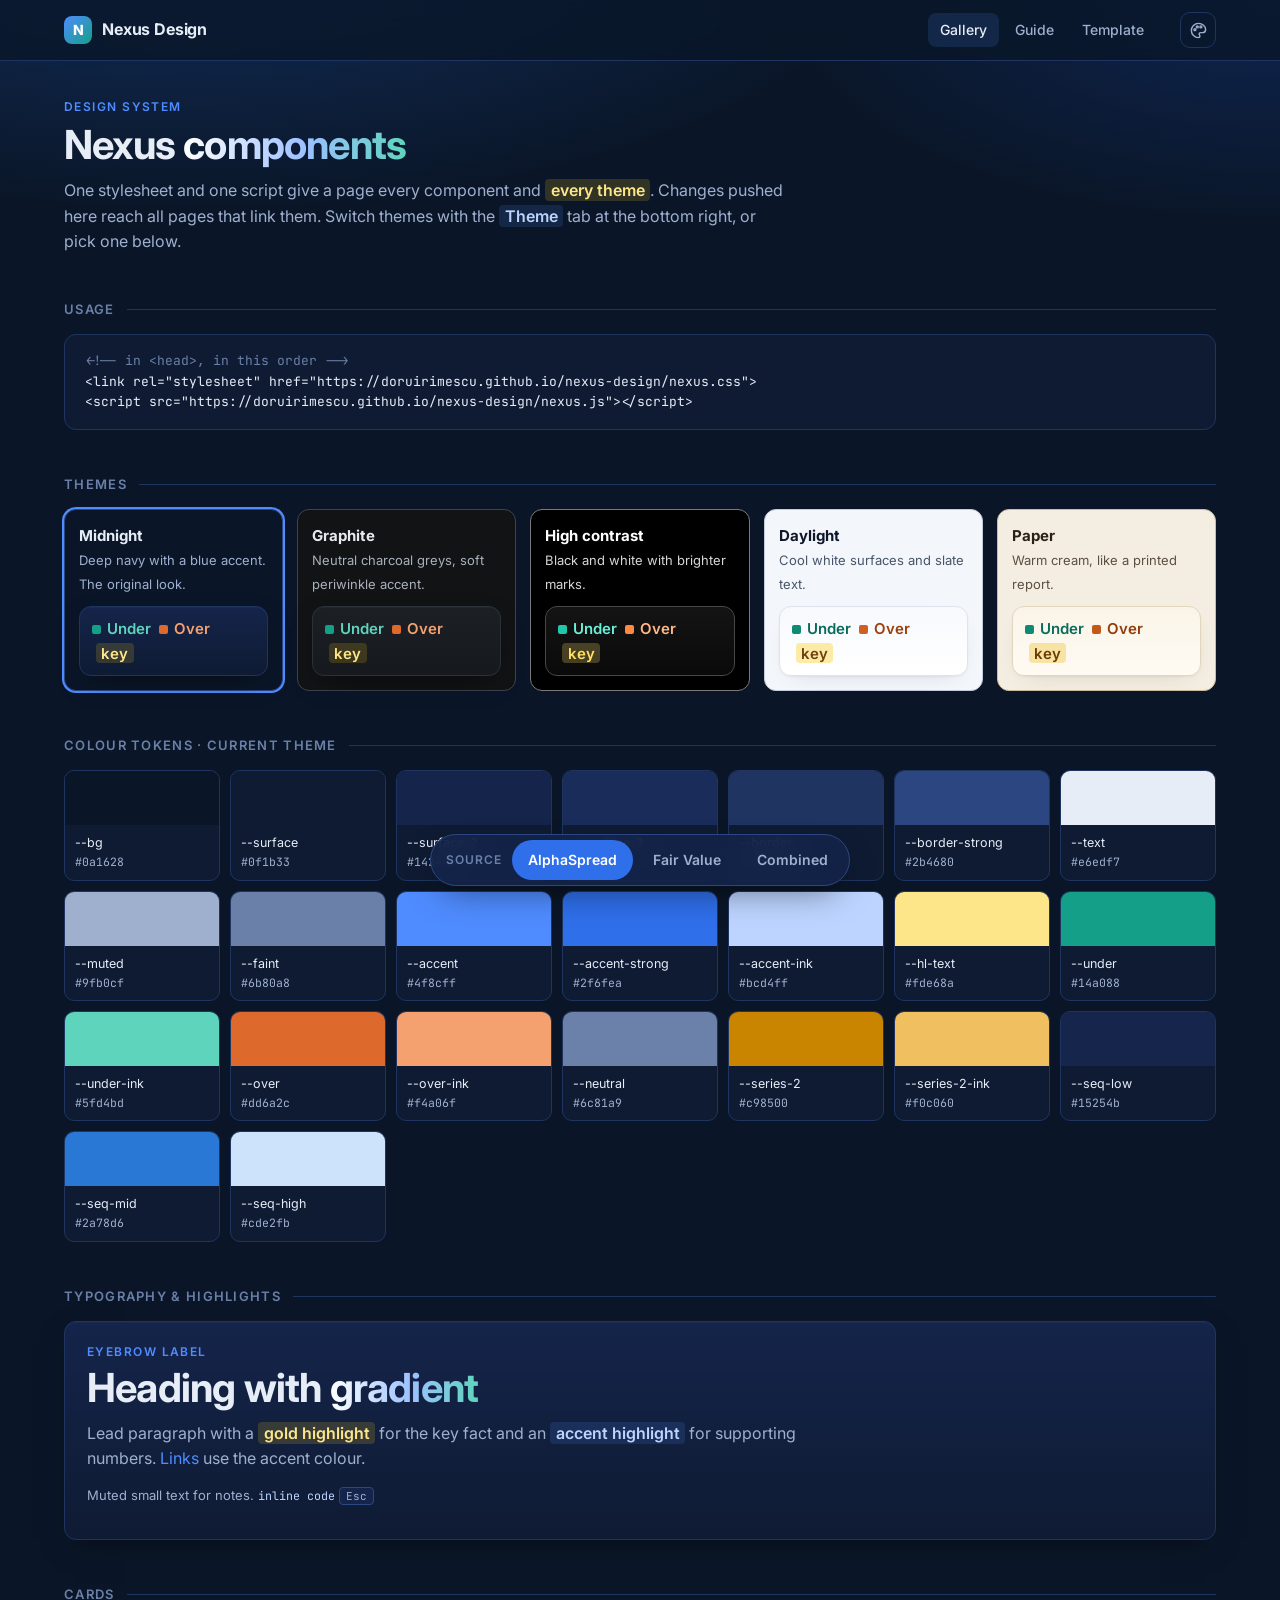
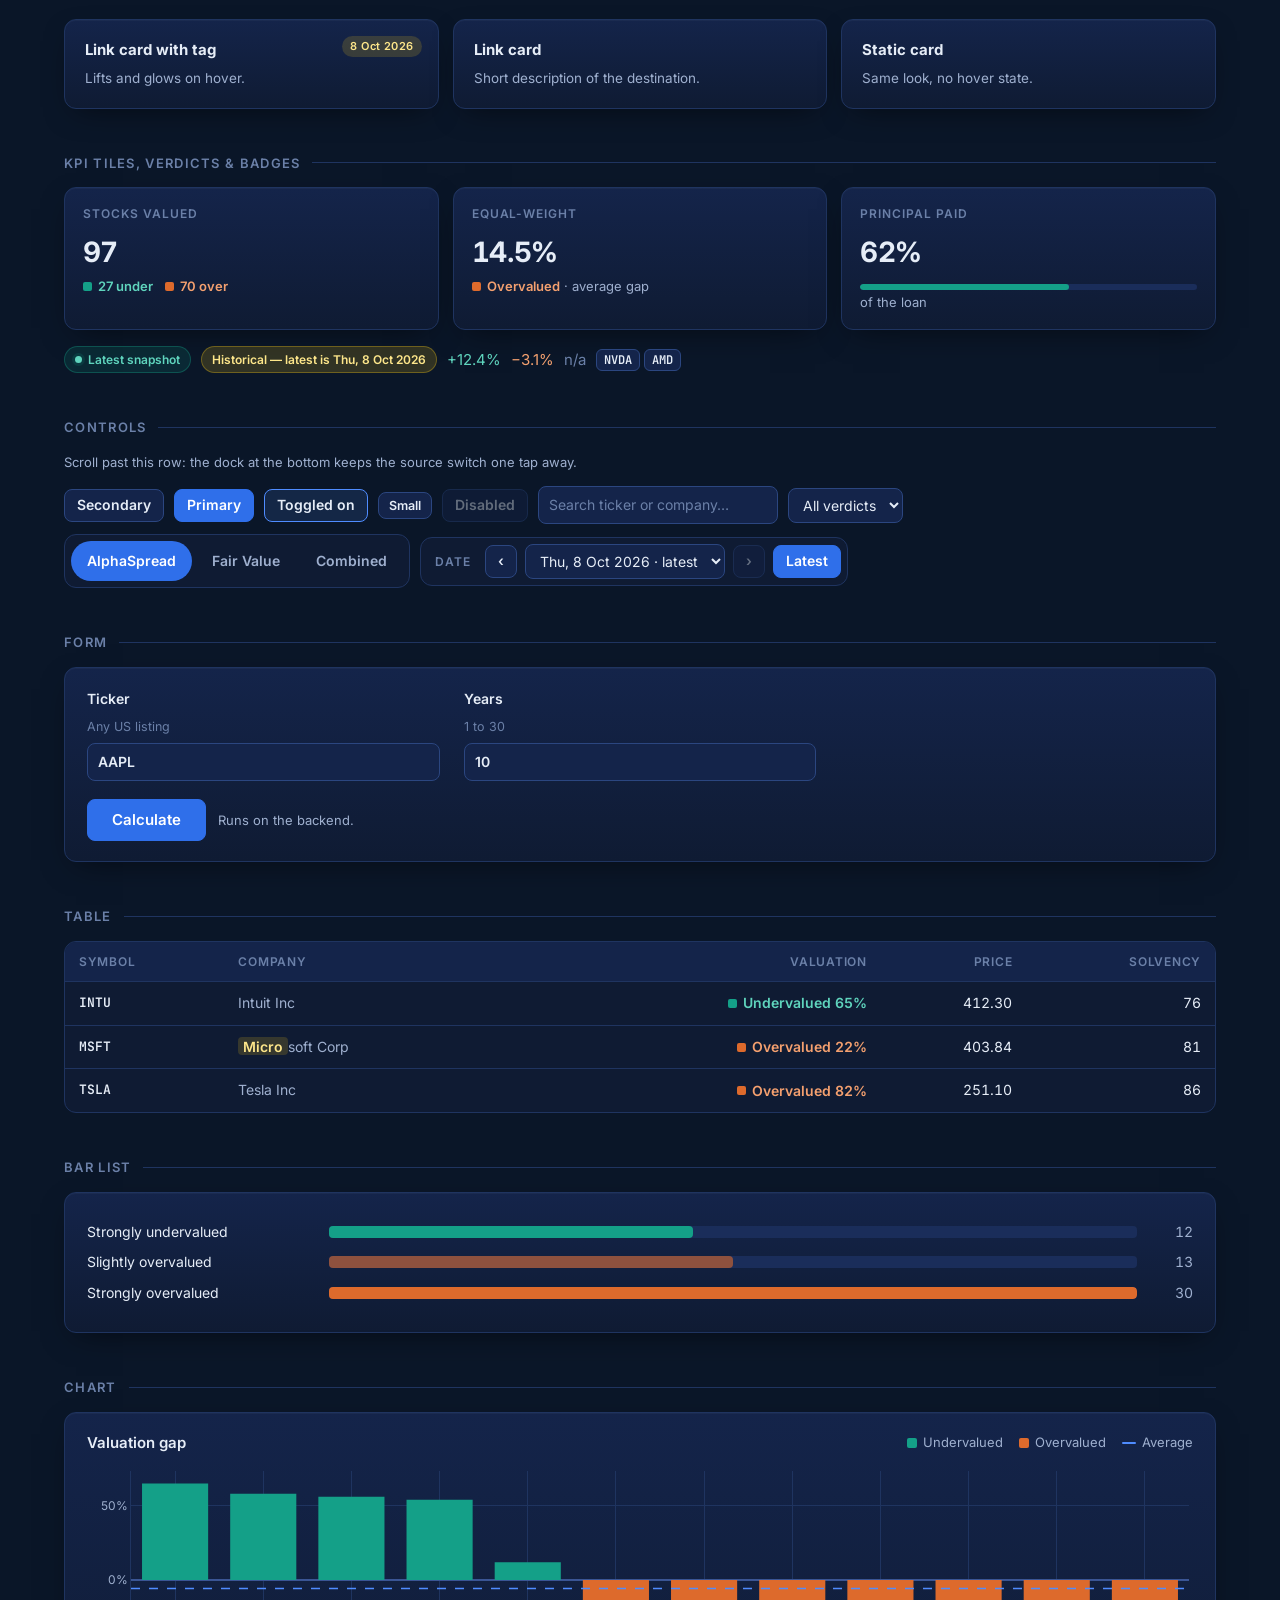
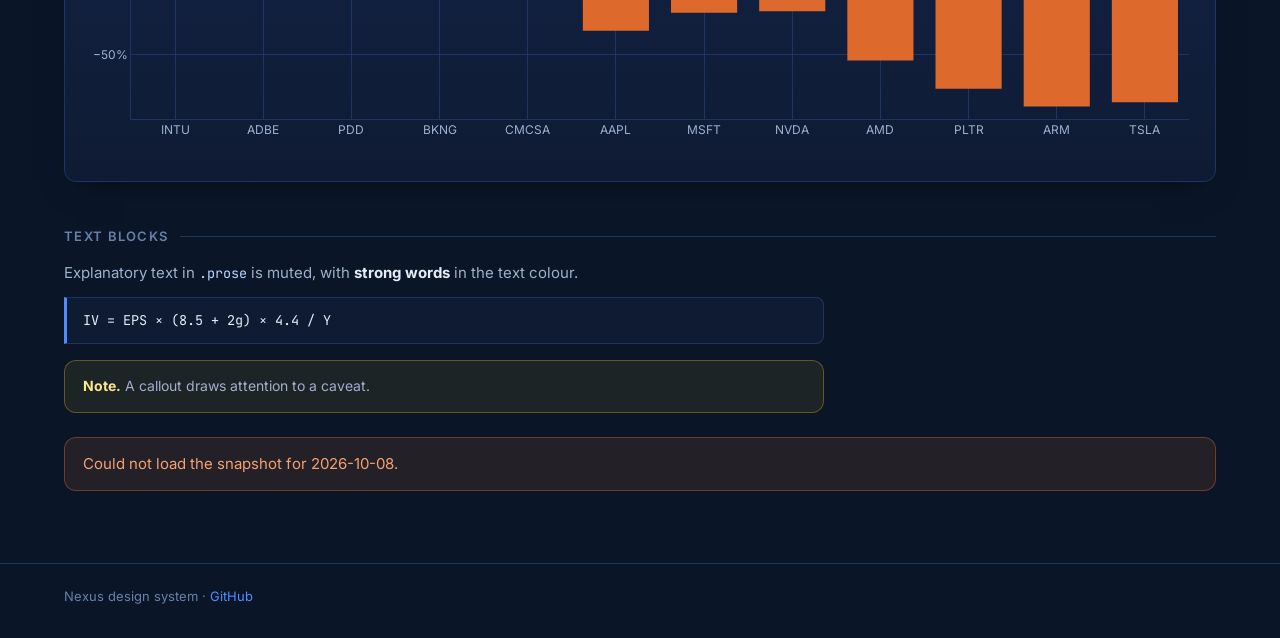
==== commit 8fbf397e: "Mobile polish: compact auto-hiding top bar, theme button in the bar, dock and segmented control On p" ====
--- a/index.html
+++ b/index.html
@@ -85,7 +85,8 @@
     </div>
 
     <h2 class="section">Controls</h2>
-    <div class="row">
+    <p class="muted small">Scroll past this row: the dock at the bottom keeps the source switch one tap away.</p>
+    <div class="row" id="controls">
       <button class="btn">Secondary</button>
       <button class="btn primary">Primary</button>
       <button class="btn on">Toggled on</button>
@@ -93,6 +94,7 @@
       <button class="btn" disabled>Disabled</button>
       <input class="input" type="search" placeholder="Search ticker or company…">
       <select class="input"><option>All verdicts</option></select>
+      <div class="segmented date-bar" role="group" aria-label="Source"><button class="btn" aria-pressed="true">AlphaSpread</button><button class="btn" aria-pressed="false">Fair Value</button><button class="btn" aria-pressed="false">Combined</button></div>
       <div class="date-bar"><label>Date</label><button class="btn">‹</button><select><option>Thu, 8 Oct 2026 · latest</option></select><button class="btn" disabled>›</button><button class="btn primary">Latest</button></div>
     </div>
 
@@ -140,6 +142,8 @@
     <div class="notice">Could not load the snapshot for 2026-10-08.</div>
   </main>
 
+  <div class="dock" data-dock-for="#controls" role="group" aria-label="Source"><label>Source</label><button class="btn" aria-pressed="true">AlphaSpread</button><button class="btn" aria-pressed="false">Fair Value</button><button class="btn" aria-pressed="false">Combined</button></div>
+
   <footer class="footer">
     <div class="container">Nexus design system · <a href="https://github.com/doruirimescu/nexus-design">GitHub</a></div>
   </footer>
@@ -161,6 +165,11 @@
           <div class="panel"><span class="verdict under">Under</span> &nbsp;<span class="verdict over">Over</span> &nbsp;<mark>key</mark></div>
         </button>`).join("");
     }
+    // Demo: segmented controls and the dock behave as one radio group.
+    document.querySelectorAll(".segmented, .dock").forEach((g) => g.addEventListener("click", (e) => {
+      const b = e.target.closest(".btn"); if (!b) return;
+      document.querySelectorAll(".segmented .btn, .dock .btn").forEach((x) => x.setAttribute("aria-pressed", String(x.textContent === b.textContent)));
+    }));
     document.getElementById("themes").addEventListener("click", (e) => {
       const b = e.target.closest("[data-pick]");
       if (b) Nexus.setTheme(b.dataset.pick);
--- a/nexus.css
+++ b/nexus.css
@@ -72,7 +72,10 @@
   backdrop-filter: blur(10px);
   background: var(--topbar-bg);
   border-bottom: 1px solid var(--border);
-}
+  transition: transform 0.25s ease;
+}
+/* nexus.js slides the bar away while scrolling down and back on any scroll up. */
+.topbar.nx-hidden { transform: translateY(-100%); }
 .topbar-inner {
   max-width: 1200px; margin: 0 auto; padding: 12px 24px;
   display: flex; align-items: center; gap: 24px;
@@ -94,6 +97,16 @@
 }
 .nav a:hover { color: var(--text); background: var(--surface-2); text-decoration: none; }
 .nav a.active { color: var(--text); background: var(--accent-soft); }
+.nav a { white-space: nowrap; }
+
+/* Theme button that nexus.js places at the end of the top bar */
+.nx-theme-btn {
+  flex: none; display: grid; place-items: center; width: 36px; height: 36px; cursor: pointer;
+  color: var(--muted); background: transparent; border: 1px solid var(--border); border-radius: 10px;
+}
+.nx-theme-btn:hover { color: var(--text); border-color: var(--border-strong); background: var(--surface-2); }
+.nx-theme-btn:focus-visible { outline: 2px solid var(--accent); outline-offset: 2px; }
+.nx-theme-btn svg { width: 19px; height: 19px; }
 
 /* ---------- Layout ---------- */
 .container { max-width: 1200px; margin: 0 auto; padding: 36px 24px 72px; }
@@ -147,7 +160,8 @@
 .page-head {
   display: flex; flex-wrap: wrap; align-items: flex-end; justify-content: space-between; gap: 20px;
 }
-.page-controls { display: flex; flex-direction: column; align-items: flex-end; gap: 8px; }
+/* Control groups (source, date, …) share one row and wrap only when there is no room */
+.page-controls { display: flex; flex-wrap: wrap; align-items: center; gap: 10px; }
 .date-bar {
   display: flex; align-items: center; gap: 8px;
   background: var(--surface); border: 1px solid var(--border); border-radius: 12px;
@@ -354,6 +368,33 @@
 .footer { border-top: 1px solid var(--border); color: var(--faint); font-size: 13px; }
 .footer .container { padding-top: 22px; padding-bottom: 32px; }
 
+/* ---------- Dock: a floating copy of a page control ----------
+ * <div class="dock" data-dock-for="#source-switch">…</div>
+ * nexus.js shows it once the element named in data-dock-for has scrolled up out of
+ * view, so the control stays one tap away. The page keeps both in sync. */
+.dock {
+  position: fixed; left: 0; right: 0; bottom: max(14px, env(safe-area-inset-bottom)); z-index: 55;
+  width: max-content; max-width: calc(100% - 24px); margin: 0 auto;
+  display: flex; align-items: center; gap: 4px; padding: 5px;
+  border-radius: 999px; border: 1px solid var(--border-strong);
+  background: color-mix(in srgb, var(--surface-2) 88%, transparent); backdrop-filter: blur(12px);
+  box-shadow: 0 14px 34px -12px rgba(0, 0, 0, 0.55);
+  opacity: 0; visibility: hidden; transform: translateY(16px);
+  transition: opacity 0.2s ease, transform 0.2s ease, visibility 0s linear 0.2s;
+}
+.dock.visible { opacity: 1; visibility: visible; transform: none; transition: opacity 0.2s ease, transform 0.2s ease; }
+.dock label { padding: 0 6px 0 10px; font-size: 12px; font-weight: 600; letter-spacing: 0.08em; text-transform: uppercase; color: var(--faint); }
+
+/* Segmented control: one pressed option at a time (aria-pressed="true") */
+.segmented { display: flex; gap: 4px; }
+.segmented .btn, .dock .btn { border: 0; background: transparent; border-radius: 999px; padding: 9px 16px; min-height: 40px; color: var(--muted); }
+/* Hover only where there is a real pointer: on touch screens it would stick after a tap. */
+@media (hover: hover) {
+  .segmented .btn:hover:not(:disabled), .dock .btn:hover:not(:disabled) { background: var(--surface-3); color: var(--text); }
+}
+.segmented .btn[aria-pressed="true"], .dock .btn[aria-pressed="true"],
+.segmented .btn[aria-pressed="true"]:hover, .dock .btn[aria-pressed="true"]:hover { background: var(--accent-strong); color: var(--on-accent); }
+
 /* ---------- Theme panel (added by nexus.js) ---------- */
 .nx-theme-tab {
   position: fixed; right: 0; bottom: 24px; z-index: 60;
@@ -418,14 +459,25 @@
 .nx-theme-note { padding: 0 18px 18px; font-size: 12.5px; color: var(--faint); }
 
 @media (max-width: 640px) {
-  .topbar-inner { padding: 10px 16px; gap: 12px; flex-wrap: wrap; }
-  .nav { margin-left: 0; }
+  /* Two compact rows: brand + theme button, then the nav as one swipeable row. */
+  .topbar-inner { padding: 8px 16px 0; gap: 8px 12px; flex-wrap: wrap; }
+  .brand { flex: 1; min-width: 0; }
+  .nav {
+    order: 3; flex: 1 0 100%; margin: 0 -16px; padding: 2px 16px 8px; gap: 2px;
+    flex-wrap: nowrap; overflow-x: auto; scrollbar-width: none; overscroll-behavior-x: contain;
+    -webkit-mask-image: linear-gradient(90deg, transparent 0, #000 16px, #000 calc(100% - 28px), transparent);
+            mask-image: linear-gradient(90deg, transparent 0, #000 16px, #000 calc(100% - 28px), transparent);
+  }
+  .nav::-webkit-scrollbar { display: none; }
+  .nav a { padding: 7px 12px; }
+  .dock .btn { padding: 9px 14px; }
+  .dock label { display: none; }
   .container { padding: 24px 16px 56px; }
   .dist-row { grid-template-columns: 1fr 44px; }
   .dist-row .dist-track { grid-column: 1 / -1; grid-row: 2; }
   .toolbar .input { min-width: 0; width: 100%; }
   .page-head > div:first-child { width: 100%; }
-  .page-controls { width: 100%; align-items: stretch; }
+  .page-controls { width: 100%; flex-direction: column; align-items: stretch; }
   .date-bar { width: 100%; flex-wrap: wrap; }
   .date-bar label { display: none; }
   .date-bar select { flex: 1; min-width: 0; }
@@ -433,5 +485,5 @@
   .chart.h-lg { height: 340px; }
 }
 @media (prefers-reduced-motion: reduce) {
-  .nx-theme-panel, .nx-theme-backdrop, .card, .nx-theme-tab .nx-label { transition: none; }
-}
+  .nx-theme-panel, .nx-theme-backdrop, .card, .nx-theme-tab .nx-label, .topbar, .dock { transition: none; }
+}
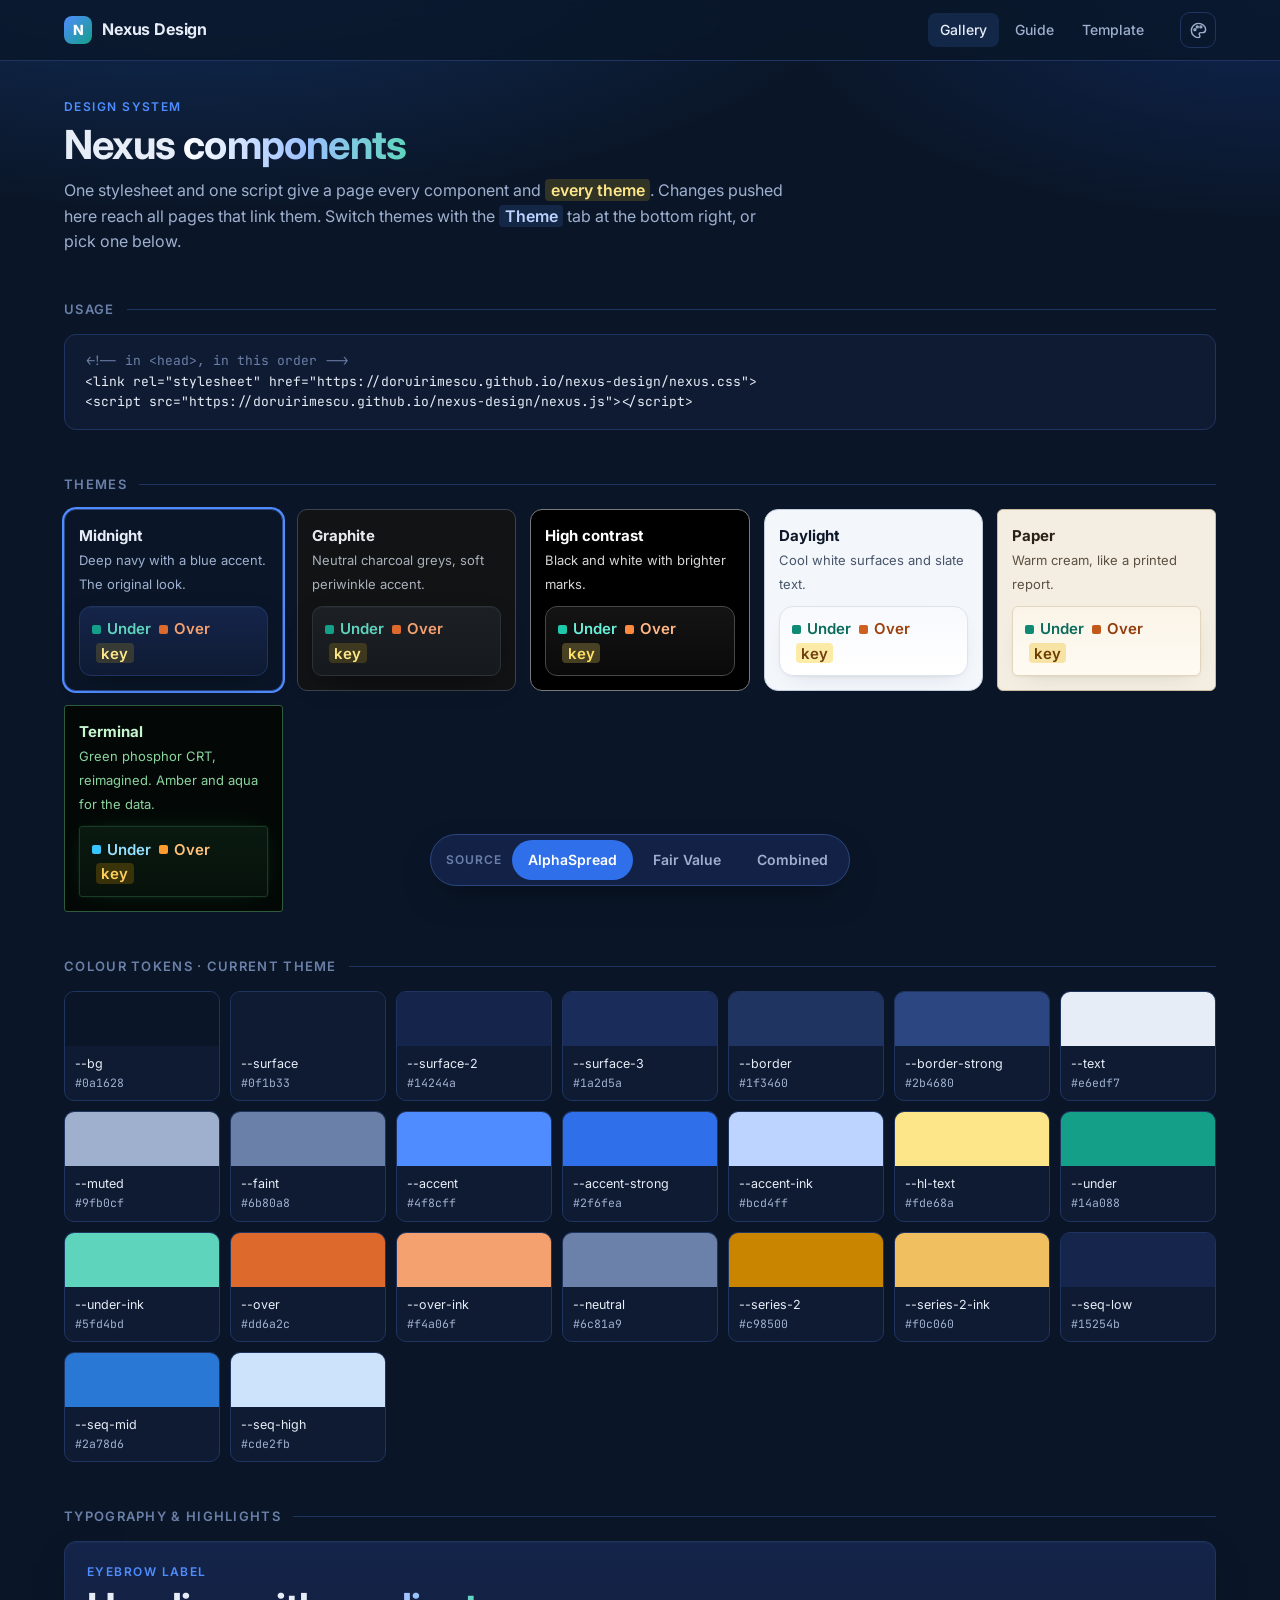
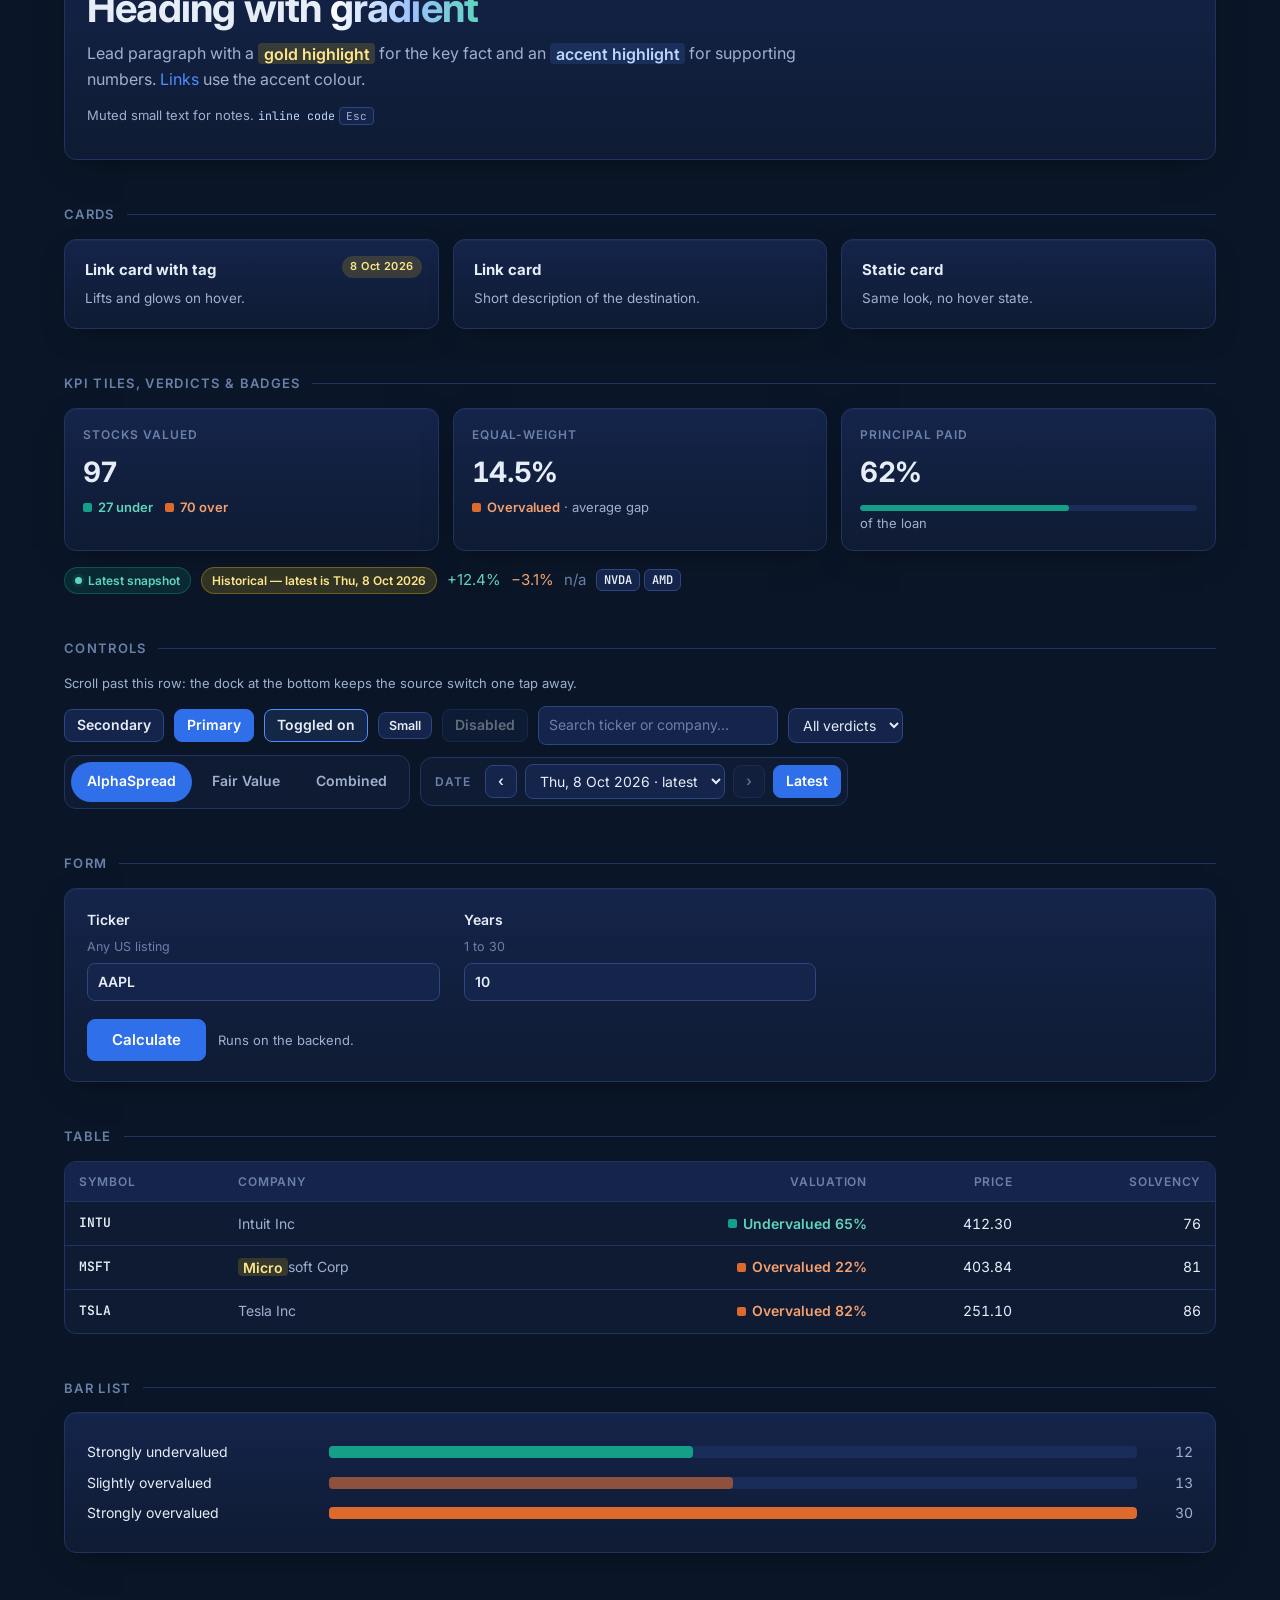
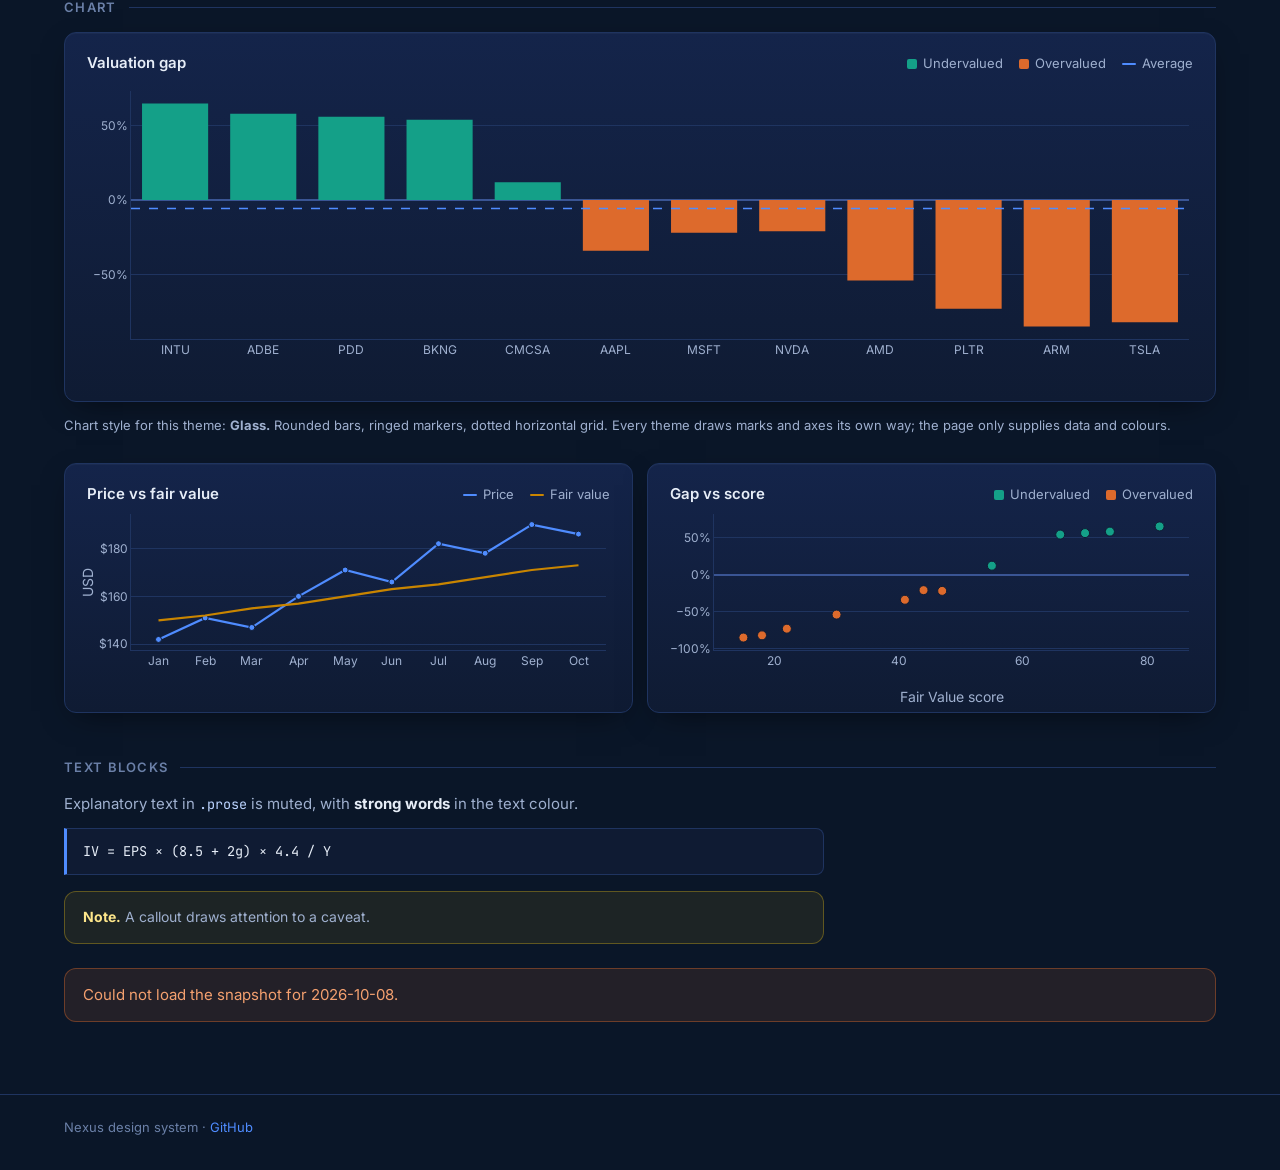
==== commit fad9c40a: "Per-theme chart styles: Glass, Blueprint, Bold, Soft, Print, Phosphor Each theme now draws charts it" ====
--- a/index.html
+++ b/index.html
@@ -132,6 +132,20 @@
         <div class="legend"><span><i class="sw-under"></i>Undervalued</span><span><i class="sw-over"></i>Overvalued</span><span><i class="ln sw-accent"></i>Average</span></div></div>
       <div id="chart" class="chart h-md"></div>
     </div>
+    <p class="muted small">Chart style for this theme: <strong id="chart-style-name"></strong> <span id="chart-style-desc"></span>
+      Every theme draws marks and axes its own way; the page only supplies data and colours.</p>
+    <div class="two-col">
+      <div class="panel chart-panel">
+        <div class="chart-head"><h3>Price vs fair value</h3>
+          <div class="legend"><span><i class="ln sw-accent"></i>Price</span><span><i class="ln sw-series-2"></i>Fair value</span></div></div>
+        <div id="chart-lines" class="chart h-sm"></div>
+      </div>
+      <div class="panel chart-panel">
+        <div class="chart-head"><h3>Gap vs score</h3>
+          <div class="legend"><span><i class="sw-under"></i>Undervalued</span><span><i class="sw-over"></i>Overvalued</span></div></div>
+        <div id="chart-scatter" class="chart h-sm"></div>
+      </div>
+    </div>
 
     <h2 class="section">Text blocks</h2>
     <div class="prose">
@@ -174,9 +188,14 @@
       const b = e.target.closest("[data-pick]");
       if (b) Nexus.setTheme(b.dataset.pick);
     });
+    function drawChartStyle() {
+      document.getElementById("chart-style-name").textContent = Nexus.chartStyle.name + ".";
+      document.getElementById("chart-style-desc").textContent = Nexus.chartStyle.description;
+    }
     drawSwatches();
     drawThemes();
-    Nexus.onThemeChange(() => { drawSwatches(); drawThemes(); });
+    drawChartStyle();
+    Nexus.onThemeChange(() => { drawSwatches(); drawThemes(); drawChartStyle(); });
 
     const syms = ["INTU", "ADBE", "PDD", "BKNG", "CMCSA", "AAPL", "MSFT", "NVDA", "AMD", "PLTR", "ARM", "TSLA"];
     const vals = [65, 58, 56, 54, 12, -34, -22, -21, -54, -73, -85, -82];
@@ -190,6 +209,21 @@
         yaxis: { ticksuffix: "%" }, bargap: 0.25, showlegend: false,
         shapes: [{ type: "line", xref: "paper", x0: 0, x1: 1, y0: -5.6, y1: -5.6, line: { color: C.accent, dash: "dash", width: 1.5 } }],
       }), Nexus.plotlyConfig);
+
+      const months = ["Jan", "Feb", "Mar", "Apr", "May", "Jun", "Jul", "Aug", "Sep", "Oct"];
+      Plotly.newPlot("chart-lines", [
+        { type: "scatter", mode: "lines+markers", name: "Price", x: months, y: [142, 151, 147, 160, 171, 166, 182, 178, 190, 186],
+          line: { color: C.accent, width: 2 }, hovertemplate: "%{x}: $%{y}<extra>Price</extra>" },
+        { type: "scatter", mode: "lines", name: "Fair value", x: months, y: [150, 152, 155, 157, 160, 163, 165, 168, 171, 173],
+          line: { color: C.series2, width: 2 }, hovertemplate: "%{x}: $%{y}<extra>Fair value</extra>" },
+      ], Nexus.plotlyLayout({ yaxis: { tickprefix: "$", title: { text: "USD" } }, showlegend: false, margin: { t: 8 } }), Nexus.plotlyConfig);
+
+      const score = [82, 74, 70, 66, 55, 41, 47, 44, 30, 22, 15, 18];
+      Plotly.newPlot("chart-scatter", [{
+        type: "scatter", mode: "markers", x: score, y: vals, text: syms,
+        marker: { color: vals.map((v) => (v >= 0 ? C.positive : C.negative)), size: 9 },
+        hovertemplate: "%{text}: score %{x}, gap %{y}%<extra></extra>",
+      }], Nexus.plotlyLayout({ xaxis: { title: { text: "Fair Value score" } }, yaxis: { ticksuffix: "%", zeroline: true }, showlegend: false, margin: { t: 8 } }), Nexus.plotlyConfig);
     }
   </script>
 </body>
--- a/nexus.css
+++ b/nexus.css
@@ -10,18 +10,16 @@
  * <html data-theme="graphite"> (or any element) switches a subtree to another theme.
  * nexus.js sets data-theme from the viewer's choice and adds the theme panel.
  */
-@import url("https://fonts.googleapis.com/css2?family=Inter:wght@400;500;600;700;800&family=JetBrains+Mono:wght@500;600&display=swap");
+/* Every theme's fonts. Browsers only download the faces a page actually renders. */
+@import url("https://fonts.googleapis.com/css2?family=Inter:wght@400;500;600;700;800&family=JetBrains+Mono:wght@400;500;600;700&family=IBM+Plex+Sans:wght@400;500;600;700&family=IBM+Plex+Mono:wght@400;500;600&family=Atkinson+Hyperlegible+Next:wght@400;500;600;700;800&family=Atkinson+Hyperlegible+Mono:wght@400;600&family=Manrope:wght@400;500;600;700;800&family=Newsreader:opsz,wght@6..72,500;6..72,600;6..72,700&family=Source+Sans+3:wght@400;500;600;700&family=VT323&display=swap");
 @import url("themes/midnight.css");
 @import url("themes/graphite.css");
 @import url("themes/contrast.css");
 @import url("themes/daylight.css");
 @import url("themes/paper.css");
-
-:root {
-  --radius: 12px;
-  --font: "Inter", system-ui, -apple-system, "Segoe UI", Roboto, sans-serif;
-  --mono: "JetBrains Mono", ui-monospace, SFMono-Regular, Menlo, monospace;
-}
+@import url("themes/terminal.css");
+
+/* --font, --font-display, --mono and --radius come from the theme (midnight.css is the default). */
 
 * { box-sizing: border-box; }
 html { -webkit-text-size-adjust: 100%; }
@@ -115,7 +113,7 @@
   font-size: 12px; font-weight: 600; letter-spacing: 0.12em; text-transform: uppercase;
   color: var(--accent);
 }
-h1 { font-size: clamp(28px, 4vw, 40px); line-height: 1.15; letter-spacing: -0.02em; margin: 6px 0 10px; }
+h1 { font-family: var(--font-display); font-size: clamp(28px, 4vw, 40px); line-height: 1.15; letter-spacing: -0.02em; margin: 6px 0 10px; }
 h2.section {
   font-size: 13px; font-weight: 600; letter-spacing: 0.1em; text-transform: uppercase;
   color: var(--faint); margin: 44px 0 14px;
@@ -210,7 +208,7 @@
 .kpis.tight { margin-top: 18px; }
 .kpi { padding: 16px 18px; }
 .kpi .label { font-size: 12px; font-weight: 600; letter-spacing: 0.08em; text-transform: uppercase; color: var(--faint); }
-.kpi .value { font-size: 28px; font-weight: 700; letter-spacing: -0.02em; margin-top: 6px; font-variant-numeric: tabular-nums; }
+.kpi .value { font-family: var(--font-display); font-size: 28px; font-weight: 700; letter-spacing: -0.02em; margin-top: 6px; font-variant-numeric: tabular-nums; }
 .kpi .value.sm { font-size: 22px; }
 .kpi .sub { font-size: 13px; color: var(--muted); margin-top: 2px; }
 .verdict { display: inline-flex; align-items: center; gap: 6px; font-weight: 600; }
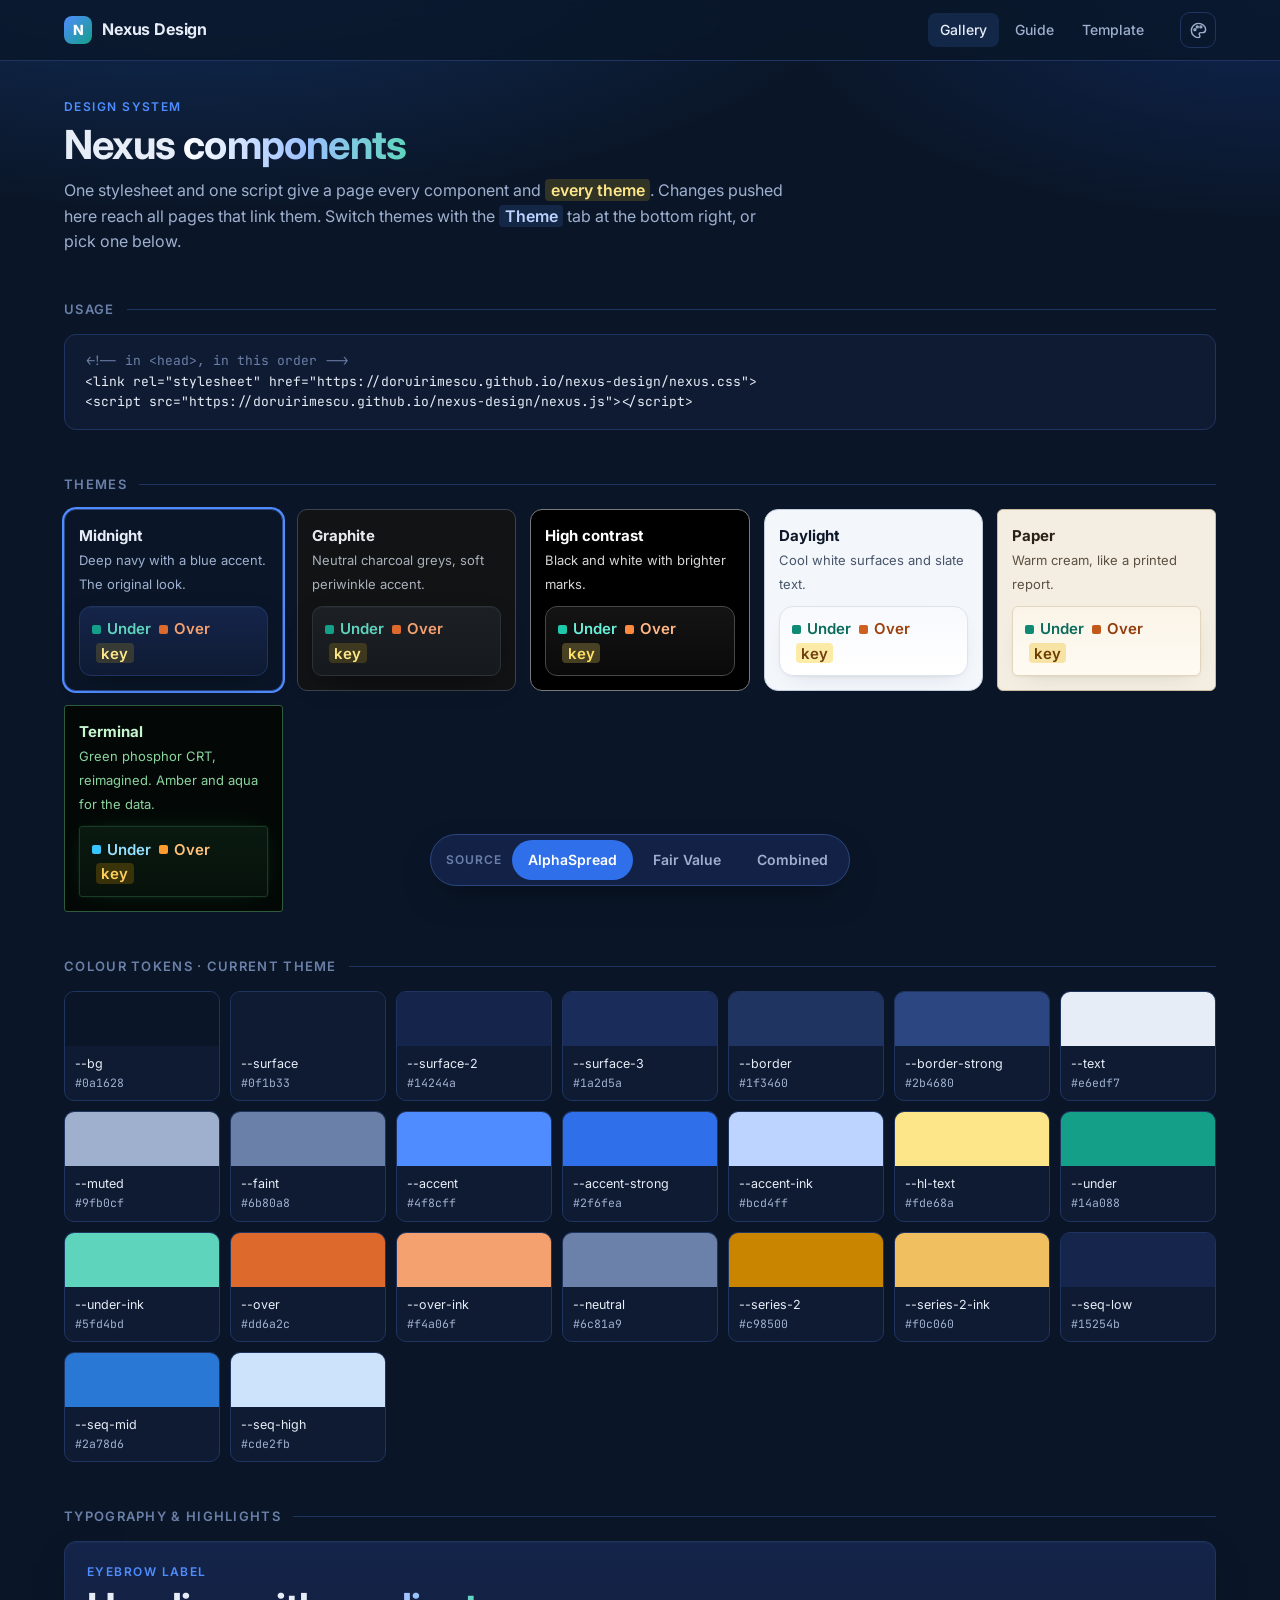
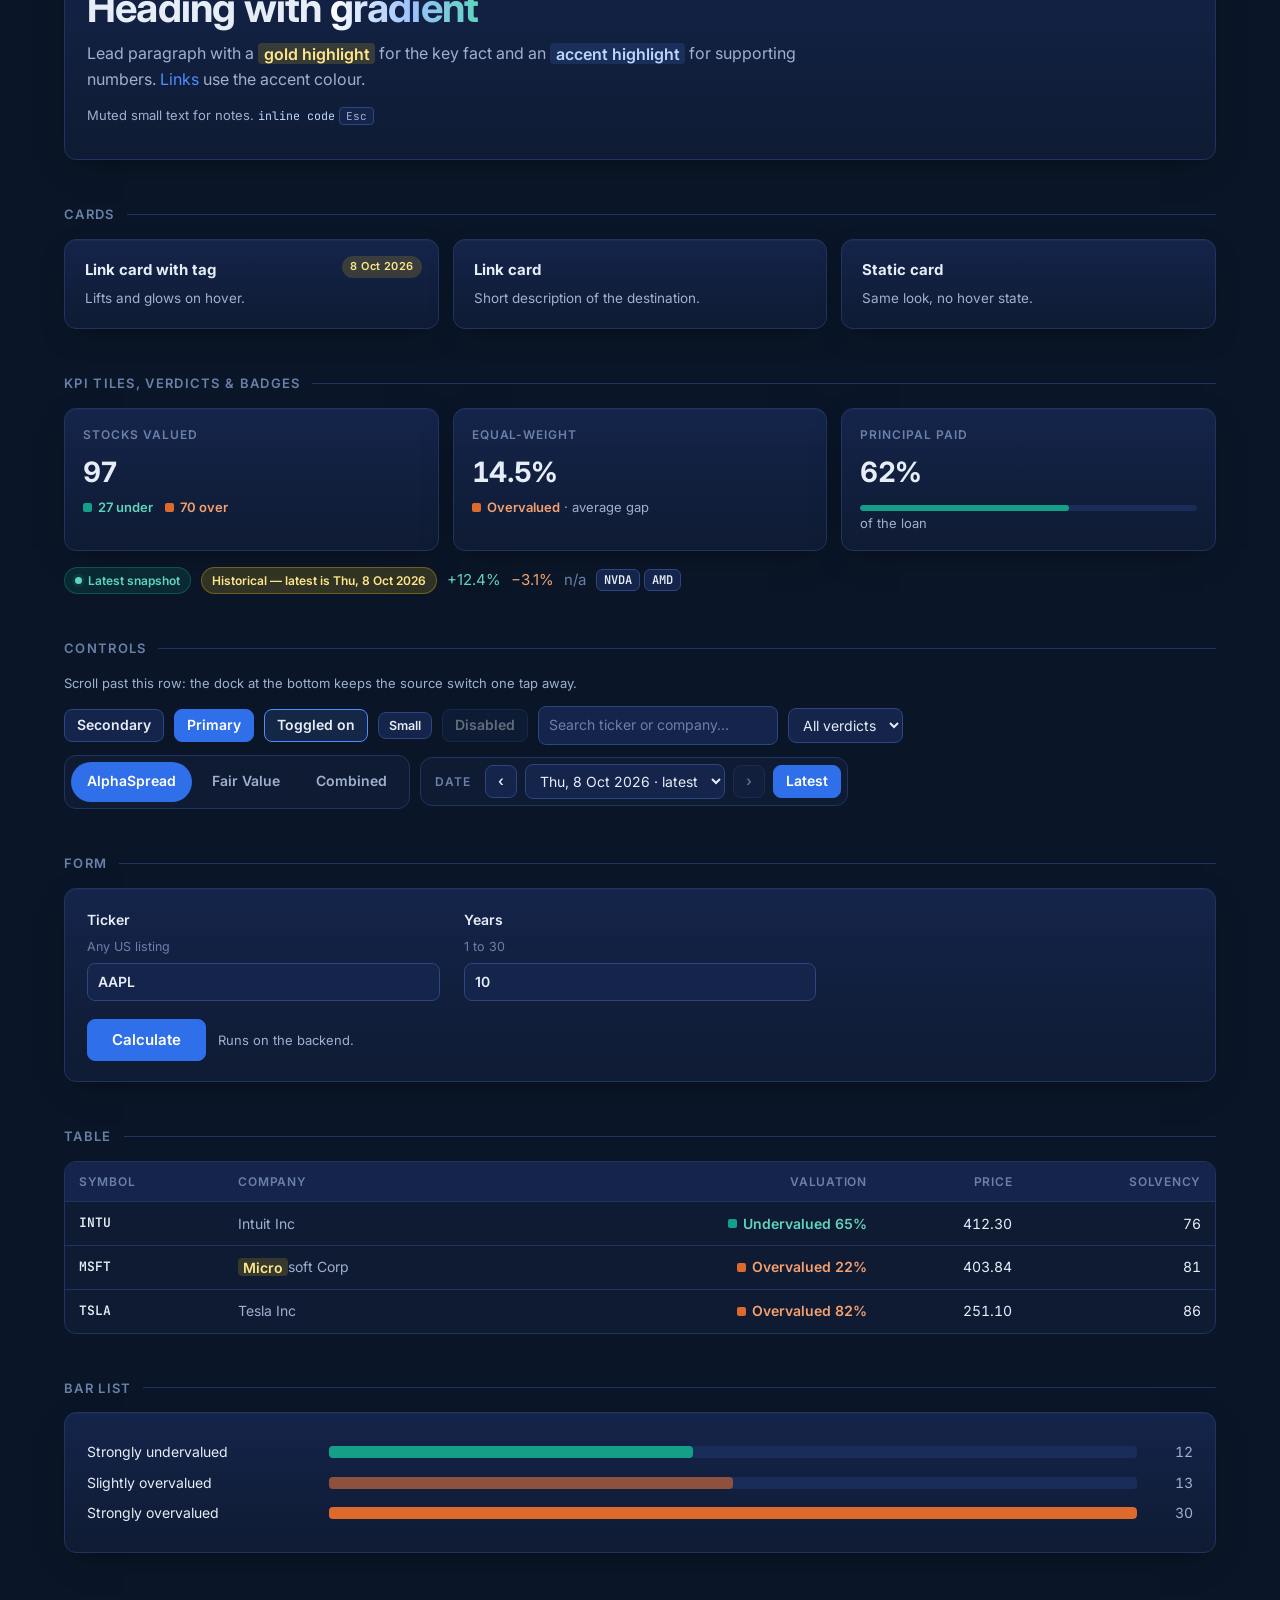
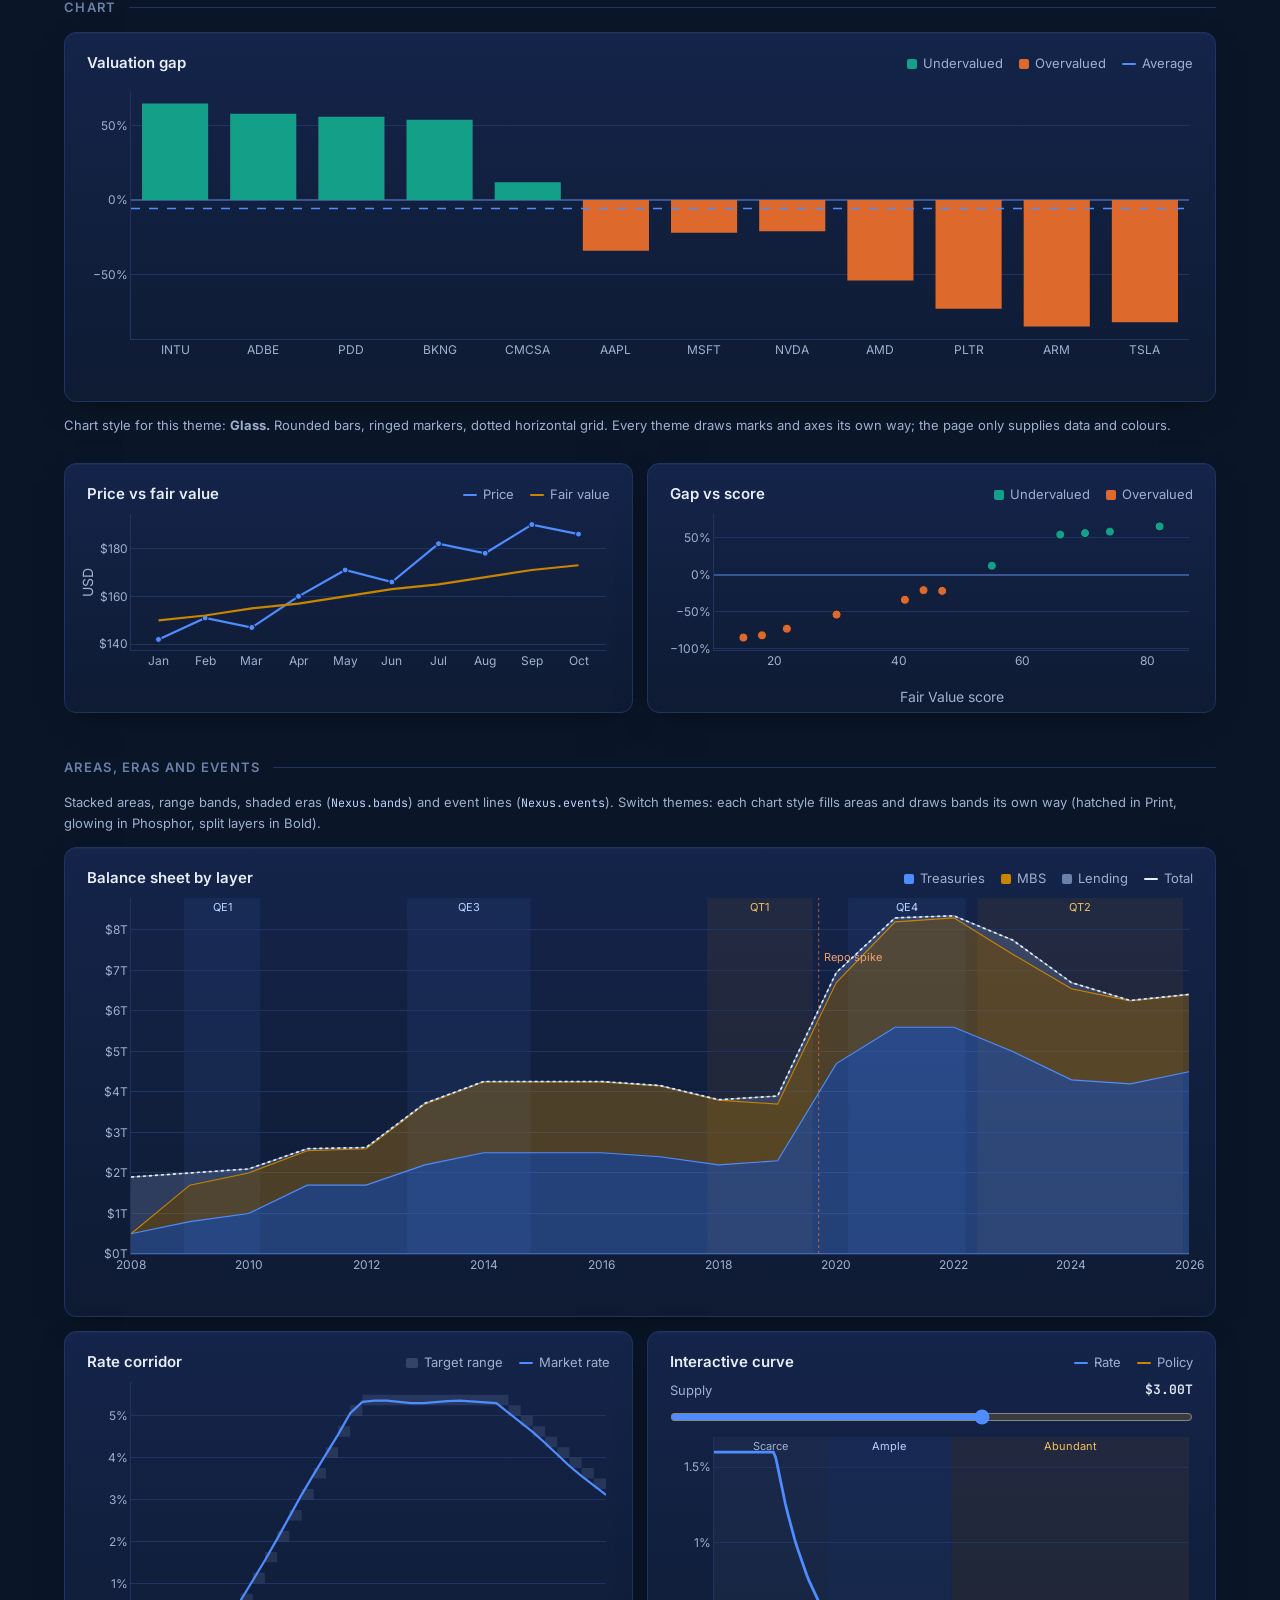
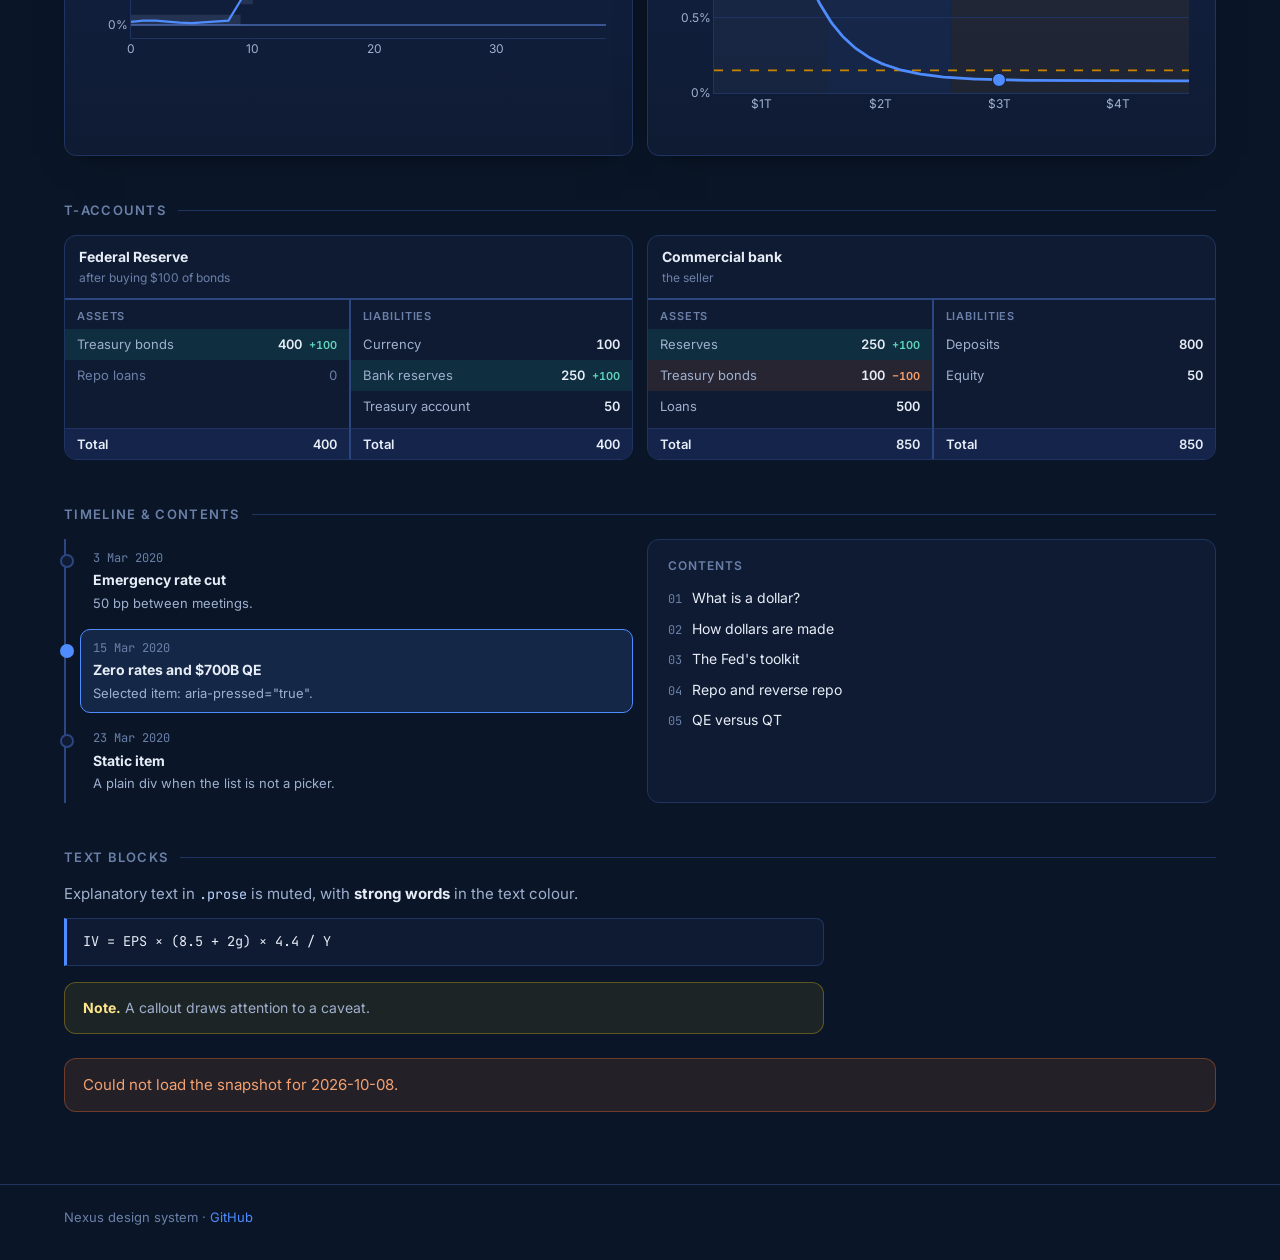
==== commit cd07b74c: "Area and band chart styles per theme, Nexus.bands/events, T-account, timeline, TOC and range-slider " ====
--- a/index.html
+++ b/index.html
@@ -147,6 +147,51 @@
       </div>
     </div>
 
+    <h2 class="section">Areas, eras and events</h2>
+    <p class="muted small">Stacked areas, range bands, shaded eras (<code>Nexus.bands</code>) and event lines (<code>Nexus.events</code>). Switch themes: each chart style fills areas and draws bands its own way (hatched in Print, glowing in Phosphor, split layers in Bold).</p>
+    <div class="panel chart-panel">
+      <div class="chart-head"><h3>Balance sheet by layer</h3>
+        <div class="legend"><span><i class="sw-accent"></i>Treasuries</span><span><i class="sw-series-2"></i>MBS</span><span><i class="sw-neutral"></i>Lending</span><span><i class="ln" style="background:var(--text)"></i>Total</span></div></div>
+      <div id="chart-area" class="chart h-lg"></div>
+    </div>
+    <div class="two-col">
+      <div class="panel chart-panel">
+        <div class="chart-head"><h3>Rate corridor</h3>
+          <div class="legend"><span><i class="band sw-neutral"></i>Target range</span><span><i class="ln sw-accent"></i>Market rate</span></div></div>
+        <div id="chart-corridor" class="chart h-md"></div>
+      </div>
+      <div class="panel chart-panel">
+        <div class="chart-head"><h3>Interactive curve</h3>
+          <div class="legend"><span><i class="ln sw-accent"></i>Rate</span><span><i class="ln sw-series-2"></i>Policy</span></div></div>
+        <div class="controls-demo" style="padding:6px 12px 0"><label class="range-field">Supply <output id="demo-out"></output><input type="range" id="demo-range" min="0.6" max="4.6" step="0.05" value="3"></label></div>
+        <div id="chart-curve" class="chart h-md"></div>
+      </div>
+    </div>
+
+    <h2 class="section">T-accounts</h2>
+    <div class="t-grid">
+      <div class="t-account"><div class="t-title">Federal Reserve<small>after buying $100 of bonds</small></div>
+        <div class="t-side"><h4>Assets</h4><div class="t-row up"><span>Treasury bonds</span><b>400 <small>+100</small></b></div><div class="t-row zero"><span>Repo loans</span><b>0</b></div></div>
+        <div class="t-side"><h4>Liabilities</h4><div class="t-row"><span>Currency</span><b>100</b></div><div class="t-row up"><span>Bank reserves</span><b>250 <small>+100</small></b></div><div class="t-row"><span>Treasury account</span><b>50</b></div></div>
+        <div class="t-total"><span>Total</span><b>400</b></div><div class="t-total"><span>Total</span><b>400</b></div>
+      </div>
+      <div class="t-account"><div class="t-title">Commercial bank<small>the seller</small></div>
+        <div class="t-side"><h4>Assets</h4><div class="t-row up"><span>Reserves</span><b>250 <small>+100</small></b></div><div class="t-row down"><span>Treasury bonds</span><b>100 <small>−100</small></b></div><div class="t-row"><span>Loans</span><b>500</b></div></div>
+        <div class="t-side"><h4>Liabilities</h4><div class="t-row"><span>Deposits</span><b>800</b></div><div class="t-row"><span>Equity</span><b>50</b></div></div>
+        <div class="t-total"><span>Total</span><b>850</b></div><div class="t-total"><span>Total</span><b>850</b></div>
+      </div>
+    </div>
+
+    <h2 class="section">Timeline &amp; contents</h2>
+    <div class="two-col">
+      <ol class="timeline" id="demo-timeline">
+        <li><button class="timeline-item" aria-pressed="false"><time>3 Mar 2020</time><strong>Emergency rate cut</strong><span>50 bp between meetings.</span></button></li>
+        <li><button class="timeline-item" aria-pressed="true"><time>15 Mar 2020</time><strong>Zero rates and $700B QE</strong><span>Selected item: aria-pressed="true".</span></button></li>
+        <li><div class="timeline-item"><time>23 Mar 2020</time><strong>Static item</strong><span>A plain div when the list is not a picker.</span></div></li>
+      </ol>
+      <nav class="toc" aria-label="Contents"><h4>Contents</h4><ol><li><a href="#">What is a dollar?</a></li><li><a href="#">How dollars are made</a></li><li><a href="#">The Fed's toolkit</a></li><li><a href="#">Repo and reverse repo</a></li><li><a href="#">QE versus QT</a></li></ol></nav>
+    </div>
+
     <h2 class="section">Text blocks</h2>
     <div class="prose">
       <p>Explanatory text in <code>.prose</code> is muted, with <strong>strong words</strong> in the text colour.</p>
@@ -224,7 +269,58 @@
         marker: { color: vals.map((v) => (v >= 0 ? C.positive : C.negative)), size: 9 },
         hovertemplate: "%{text}: score %{x}, gap %{y}%<extra></extra>",
       }], Nexus.plotlyLayout({ xaxis: { title: { text: "Fair Value score" } }, yaxis: { ticksuffix: "%", zeroline: true }, showlegend: false, margin: { t: 8 } }), Nexus.plotlyConfig);
-    }
+
+      // Stacked areas with shaded eras and an event line
+      const yrs = Array.from({ length: 19 }, (_, i) => 2008 + i);
+      const tsy = [0.5, 0.8, 1.0, 1.7, 1.7, 2.2, 2.5, 2.5, 2.5, 2.4, 2.2, 2.3, 4.7, 5.6, 5.6, 5.0, 4.3, 4.2, 4.5];
+      const mbs = [0, 0.9, 1.0, 0.85, 0.9, 1.5, 1.75, 1.75, 1.75, 1.75, 1.6, 1.4, 2.0, 2.6, 2.7, 2.4, 2.25, 2.05, 1.9];
+      const lend = [1.4, 0.3, 0.1, 0.05, 0.03, 0.02, 0.01, 0.01, 0.01, 0.01, 0.01, 0.2, 0.25, 0.1, 0.05, 0.35, 0.15, 0.01, 0.01];
+      const layer = (name, y, color) => ({ type: "scatter", mode: "lines", name, x: yrs, y, stackgroup: "one", line: { color, width: 1 }, fillcolor: color,
+        hovertemplate: `${name}: $%{y:.2f}T<extra></extra>` });
+      const eras = Nexus.bands([
+        { x0: 2008.9, x1: 2010.2, label: "QE1" }, { x0: 2012.7, x1: 2014.8, label: "QE3" },
+        { x0: 2017.8, x1: 2019.6, label: "QT1", tone: "series2" }, { x0: 2020.2, x1: 2022.2, label: "QE4" },
+        { x0: 2022.4, x1: 2025.9, label: "QT2", tone: "series2" },
+      ]);
+      const ev = Nexus.events([{ x: 2019.7, label: "Repo spike", tone: "negative", labelY: 0.86 }]);
+      Plotly.newPlot("chart-area", [layer("Treasuries", tsy, C.accent), layer("MBS", mbs, C.series2), layer("Lending", lend, C.neutral),
+        { type: "scatter", mode: "lines", name: "Total", x: yrs, y: yrs.map((_, i) => +(tsy[i] + mbs[i] + lend[i]).toFixed(2)), line: { color: C.text, width: 1.5, dash: "dot" },
+          hovertemplate: "Total: $%{y:.2f}T<extra></extra>" }],
+        Nexus.plotlyLayout({ showlegend: false, hovermode: "x unified", margin: { t: 8 }, yaxis: { tickprefix: "$", ticksuffix: "T" },
+          shapes: [...eras.shapes, ...ev.shapes], annotations: [...eras.annotations, ...ev.annotations] }), Nexus.plotlyConfig);
+
+      // Range band (invisible lower edge + tonexty) with a step line
+      const t = Array.from({ length: 40 }, (_, i) => i);
+      const lo = t.map((i) => (i < 8 ? 0 : i < 30 ? Math.min(5.25, (i - 8) * 0.5) : 5.25 - (i - 30) * 0.25));
+      Plotly.newPlot("chart-corridor", [
+        { type: "scatter", mode: "lines", x: t, y: lo, line: { width: 0, color: C.neutral, shape: "hv" }, hoverinfo: "skip" },
+        { type: "scatter", mode: "lines", x: t, y: lo.map((v) => v + 0.25), fill: "tonexty", fillcolor: Nexus.rgba(C.neutral, 0.22),
+          line: { width: 0, color: C.neutral, shape: "hv" }, hovertemplate: "Top: %{y:.2f}%<extra></extra>" },
+        { type: "scatter", mode: "lines", x: t, y: lo.map((v, i) => +(v + 0.08 + 0.03 * Math.sin(i)).toFixed(2)), line: { color: C.accent, width: 2 },
+          hovertemplate: "Rate: %{y:.2f}%<extra></extra>" },
+      ], Nexus.plotlyLayout({ showlegend: false, hovermode: "x unified", margin: { t: 8 }, yaxis: { ticksuffix: "%" } }), Nexus.plotlyConfig);
+
+      // Interactive curve: redraw with Plotly.react so a theme switch restyles the current state
+      function drawCurve() {
+        const c = Nexus.colors, R = +document.getElementById("demo-range").value;
+        const f = (x) => 0.15 - 0.07 + 0.12 * Math.exp(-(x - 2) / 0.35);
+        const xs = Array.from({ length: 201 }, (_, i) => 0.6 + i * 0.02);
+        document.getElementById("demo-out").textContent = "$" + R.toFixed(2) + "T";
+        const b = Nexus.bands([{ x0: 0.6, x1: 1.55, label: "Scarce", tone: "neutral" }, { x0: 1.55, x1: 2.6, label: "Ample" }, { x0: 2.6, x1: 4.6, label: "Abundant", tone: "series2" }]);
+        Plotly.react("chart-curve", [
+          { type: "scatter", mode: "lines", x: [0.6, 4.6], y: [0.15, 0.15], line: { color: c.series2, width: 1.5, dash: "dash" }, hovertemplate: "Policy: %{y:.2f}%<extra></extra>" },
+          { type: "scatter", mode: "lines", x: xs, y: xs.map((x) => Math.min(f(x), 1.6)), line: { color: c.accent, width: 2.5 }, hovertemplate: "%{y:.2f}%<extra></extra>" },
+          { type: "scatter", mode: "markers", x: [R], y: [Math.min(f(R), 1.6)], marker: { color: c.accent, size: 13 }, hovertemplate: "%{y:.2f}%<extra></extra>" },
+        ], Nexus.plotlyLayout({ showlegend: false, margin: { t: 8 }, xaxis: { ticksuffix: "T", tickprefix: "$" }, yaxis: { ticksuffix: "%", range: [0, 1.7] },
+          shapes: b.shapes, annotations: b.annotations }), Nexus.plotlyConfig);
+      }
+      document.getElementById("demo-range").addEventListener("input", drawCurve);
+      drawCurve();
+    }
+    document.getElementById("demo-timeline").addEventListener("click", (e) => {
+      const b = e.target.closest("button.timeline-item"); if (!b) return;
+      document.querySelectorAll("#demo-timeline button").forEach((x) => x.setAttribute("aria-pressed", String(x === b)));
+    });
   </script>
 </body>
 </html>
--- a/nexus.css
+++ b/nexus.css
@@ -358,6 +358,76 @@
   padding: 14px 18px; border-radius: var(--radius); margin-top: 24px;
   border: 1px solid var(--over-line); background: var(--over-soft); color: var(--over-ink);
 }
+
+/* ---------- Table of contents (long reads) ----------
+ * <nav class="toc"><h4>Contents</h4><ol><li><a href="#ch1">Title</a></li>…</ol></nav> */
+.toc { padding: 16px 20px; border-radius: var(--radius); background: var(--surface); border: 1px solid var(--border); }
+.toc h4 { margin: 0 0 8px; font-size: 12px; font-weight: 600; letter-spacing: 0.08em; text-transform: uppercase; color: var(--faint); }
+.toc ol { margin: 0; padding: 0; list-style: none; counter-reset: toc; columns: 2 260px; column-gap: 28px; }
+.toc li { counter-increment: toc; break-inside: avoid; padding: 4px 0; font-size: 14px; }
+.toc li::before { content: counter(toc, decimal-leading-zero); font-family: var(--mono); font-size: 12px; color: var(--faint); margin-right: 10px; }
+.toc a { color: var(--text); text-decoration: none; }
+.toc a:hover { color: var(--accent); }
+
+/* ---------- T-accounts: balance sheets for money mechanics ----------
+ * <div class="t-grid">
+ *   <div class="t-account"><div class="t-title">Federal Reserve</div>
+ *     <div class="t-side"><h4>Assets</h4><div class="t-row up"><span>Treasuries</span><b>400</b></div></div>
+ *     <div class="t-side"><h4>Liabilities</h4>…</div>
+ *     <div class="t-total"><span>Total</span><b>400</b></div><div class="t-total">…</div>
+ *   </div>
+ * </div>
+ * .up / .down tint a row that just changed (teal / orange); .zero dims an empty line.
+ * A <small> inside <b> shows the change, e.g. <b>400 <small>+100</small></b>. */
+.t-grid { display: grid; grid-template-columns: repeat(auto-fit, minmax(270px, 1fr)); gap: 14px; }
+.t-account {
+  display: grid; grid-template-columns: 1fr 1fr; border-radius: var(--radius);
+  background: var(--surface); border: 1px solid var(--border); overflow: hidden;
+}
+.t-title { grid-column: 1 / -1; padding: 10px 14px; font-weight: 700; font-size: 14px; border-bottom: 2px solid var(--border-strong); }
+.t-title small { display: block; font-weight: 400; font-size: 12px; color: var(--faint); }
+.t-side { padding: 6px 0; min-width: 0; }
+.t-side + .t-side, .t-total + .t-total { border-left: 2px solid var(--border-strong); }
+.t-side h4 { margin: 2px 12px 4px; font-size: 11px; font-weight: 600; letter-spacing: 0.08em; text-transform: uppercase; color: var(--faint); }
+.t-row, .t-total { display: flex; justify-content: space-between; gap: 8px; padding: 5px 12px; font-size: 13px; color: var(--muted); }
+.t-row span { min-width: 0; overflow-wrap: anywhere; }
+.t-row b, .t-total b { font-weight: 600; color: var(--text); font-variant-numeric: tabular-nums; white-space: nowrap; }
+.t-row b small, .t-total b small { font-size: 11px; font-weight: 600; margin-left: 4px; }
+.t-row.zero { color: var(--faint); }
+.t-row.zero b { color: var(--faint); font-weight: 400; }
+.t-row.up { background: var(--under-soft); animation: t-flash 0.9s ease; }
+.t-row.up b small { color: var(--under-ink); }
+.t-row.down { background: var(--over-soft); animation: t-flash 0.9s ease; }
+.t-row.down b small { color: var(--over-ink); }
+.t-total { border-top: 1px solid var(--border); background: var(--surface-2); color: var(--text); font-weight: 600; }
+@keyframes t-flash { from { box-shadow: inset 3px 0 0 var(--accent); } to { box-shadow: inset 3px 0 0 transparent; } }
+
+/* ---------- Timeline: a dated list of events; items can be selectable buttons ----------
+ * <ol class="timeline"><li><button class="timeline-item" aria-pressed="false">
+ *   <time>15 Mar 2020</time><strong>Title</strong><span>What happened.</span></button></li></ol> */
+.timeline { list-style: none; margin: 0; padding: 0 0 0 14px; border-left: 2px solid var(--border-strong); display: grid; gap: 6px; }
+.timeline-item {
+  position: relative; display: block; width: 100%; text-align: left; font: inherit; color: var(--muted);
+  padding: 9px 12px; border-radius: 10px; border: 1px solid transparent; background: none;
+}
+button.timeline-item { cursor: pointer; }
+.timeline-item::before {
+  content: ""; position: absolute; left: -21px; top: 14px; width: 10px; height: 10px; border-radius: 50%;
+  background: var(--surface); border: 2px solid var(--border-strong);
+}
+.timeline-item time { display: block; font-family: var(--mono); font-size: 12px; color: var(--faint); }
+.timeline-item strong { display: block; color: var(--text); font-size: 14px; margin: 1px 0 2px; }
+.timeline-item span { display: block; font-size: 13px; line-height: 1.5; }
+@media (hover: hover) { button.timeline-item:hover { background: var(--surface-2); border-color: var(--border); } }
+.timeline-item[aria-pressed="true"] { background: var(--accent-soft); border-color: var(--accent); }
+.timeline-item[aria-pressed="true"]::before { background: var(--accent); border-color: var(--accent); }
+.timeline-item:focus-visible { outline: 2px solid var(--accent); outline-offset: 2px; }
+
+/* ---------- Range slider with a label and live value ----------
+ * <label class="range-field">Reserves <output>3.0T</output><input type="range" …></label> */
+.range-field { display: grid; grid-template-columns: 1fr auto; align-items: center; gap: 4px 12px; font-size: 13px; color: var(--muted); }
+.range-field output { font-family: var(--mono); font-weight: 600; color: var(--text); font-variant-numeric: tabular-nums; }
+.range-field input[type="range"] { grid-column: 1 / -1; width: 100%; margin: 4px 0; accent-color: var(--accent); }
 
 /* ---------- Helpers ---------- */
 .muted { color: var(--muted); }
@@ -484,4 +554,5 @@
 }
 @media (prefers-reduced-motion: reduce) {
   .nx-theme-panel, .nx-theme-backdrop, .card, .nx-theme-tab .nx-label, .topbar, .dock { transition: none; }
-}
+  .t-row.up, .t-row.down { animation: none; }
+}
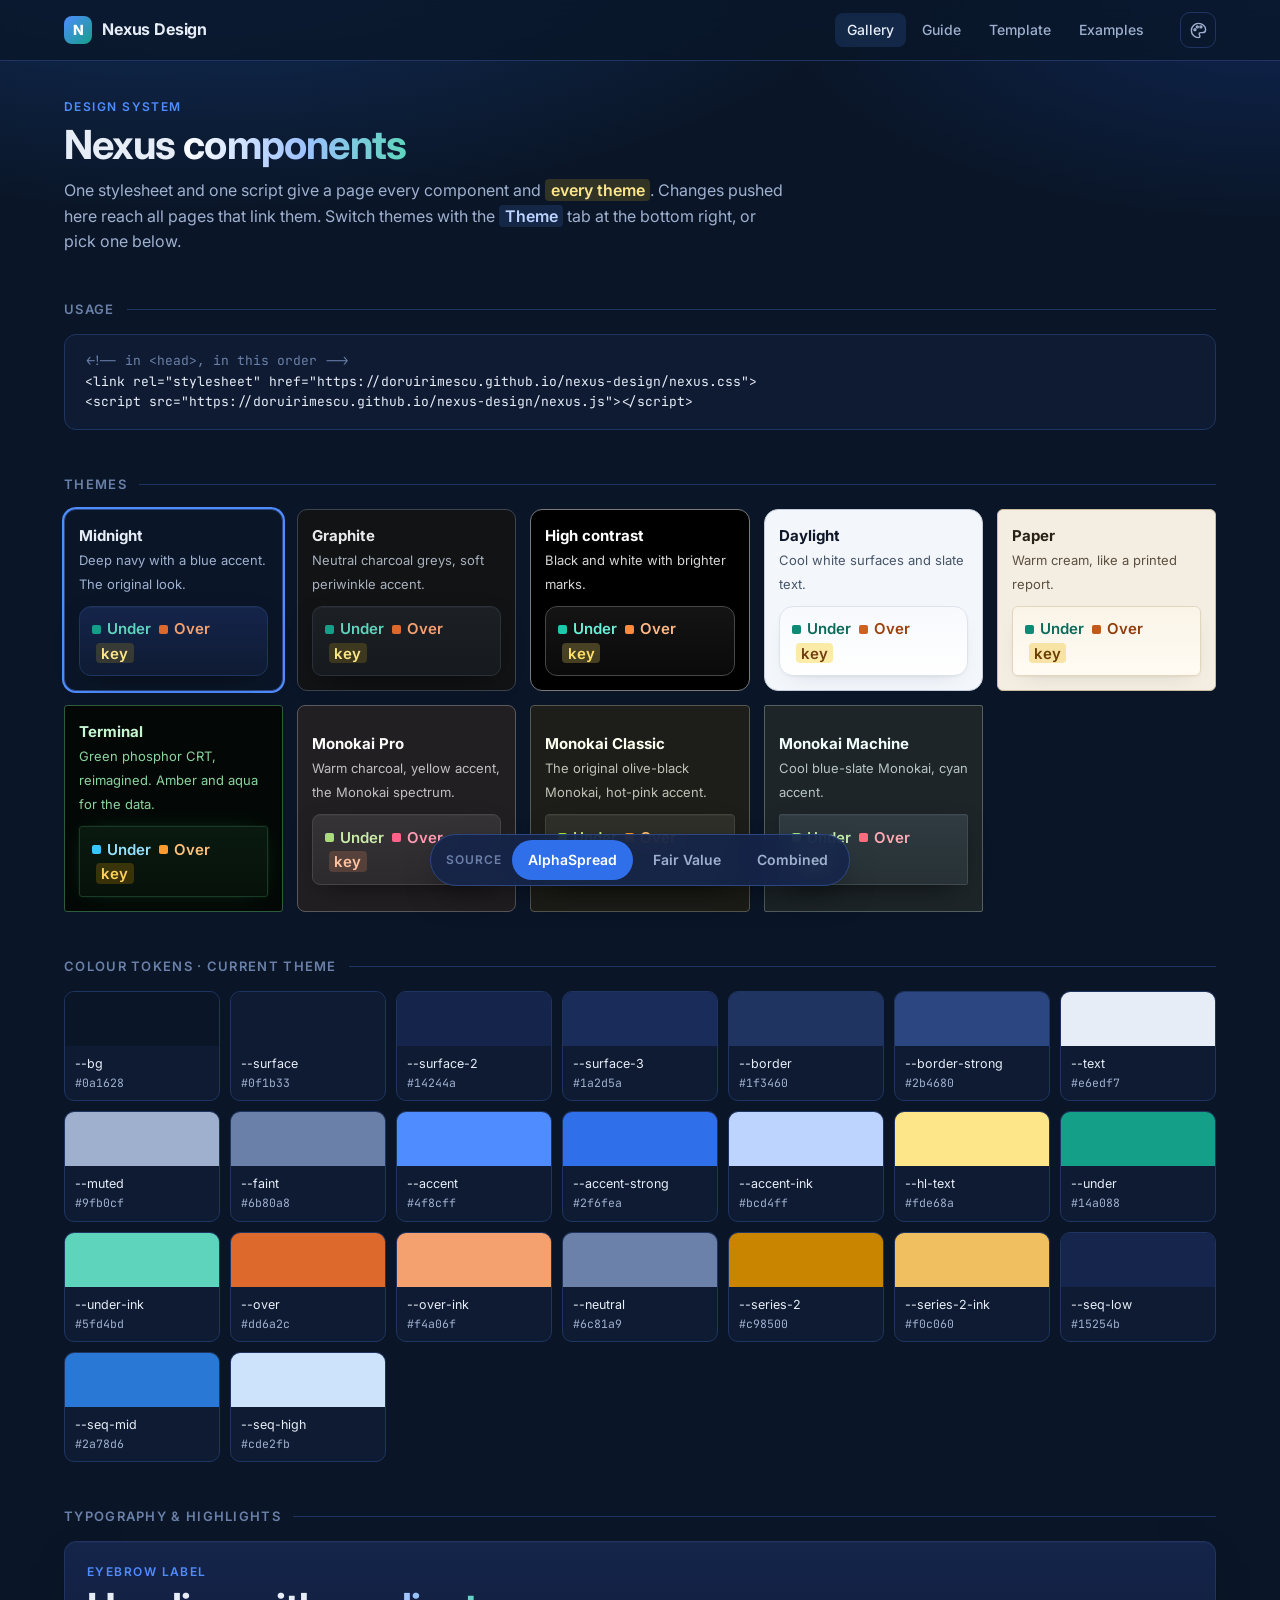
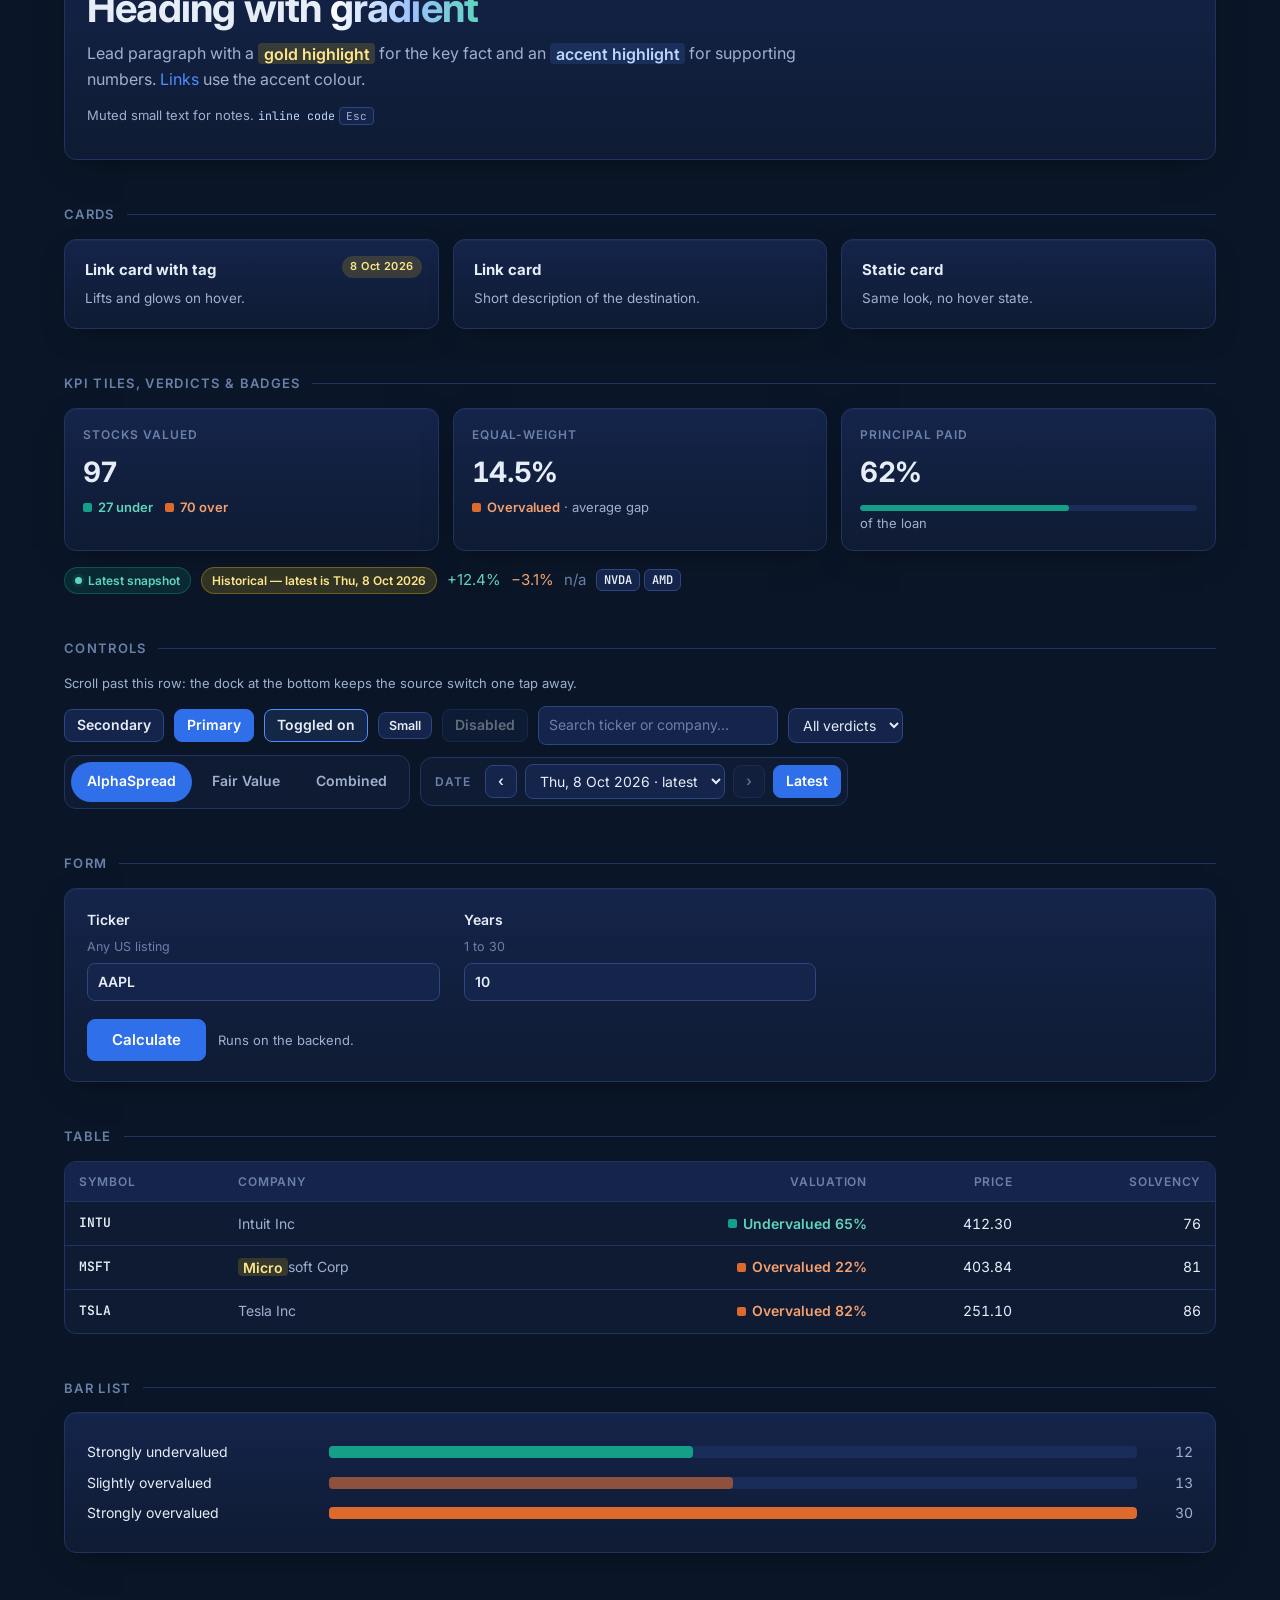
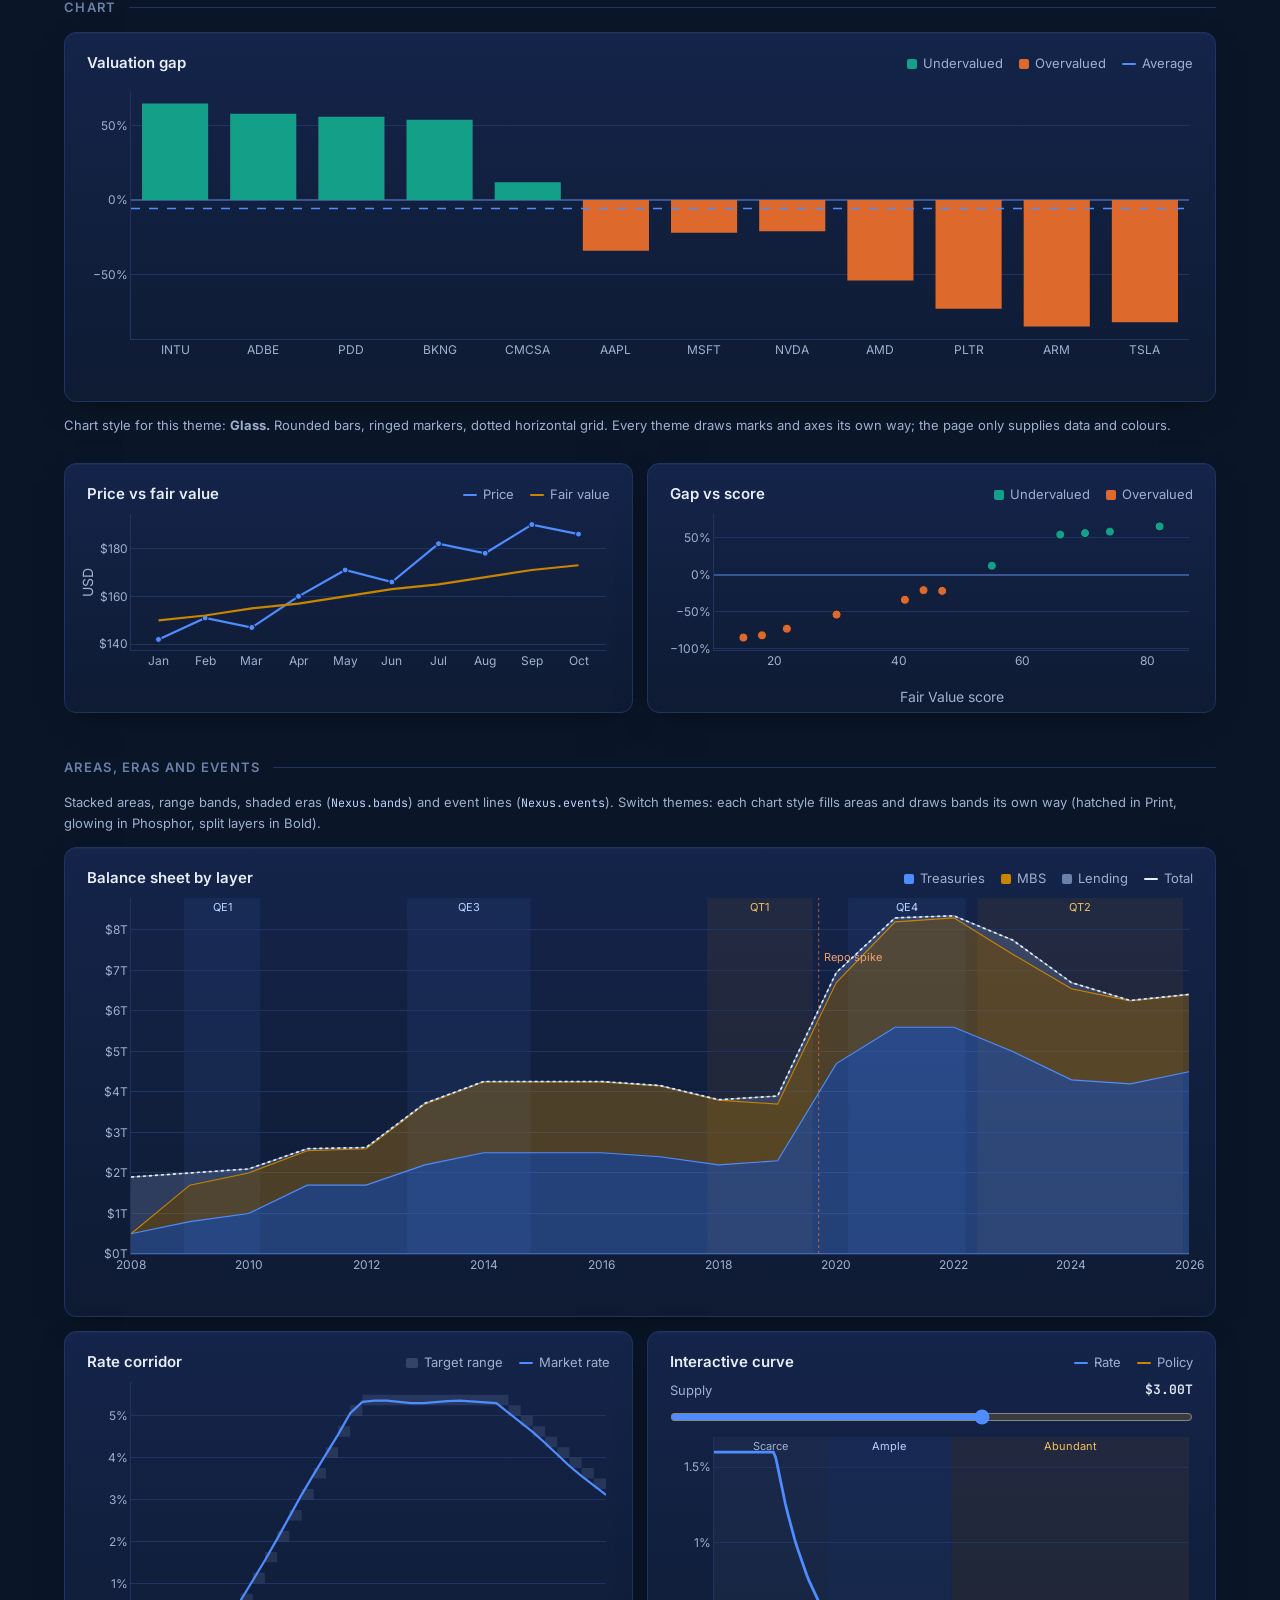
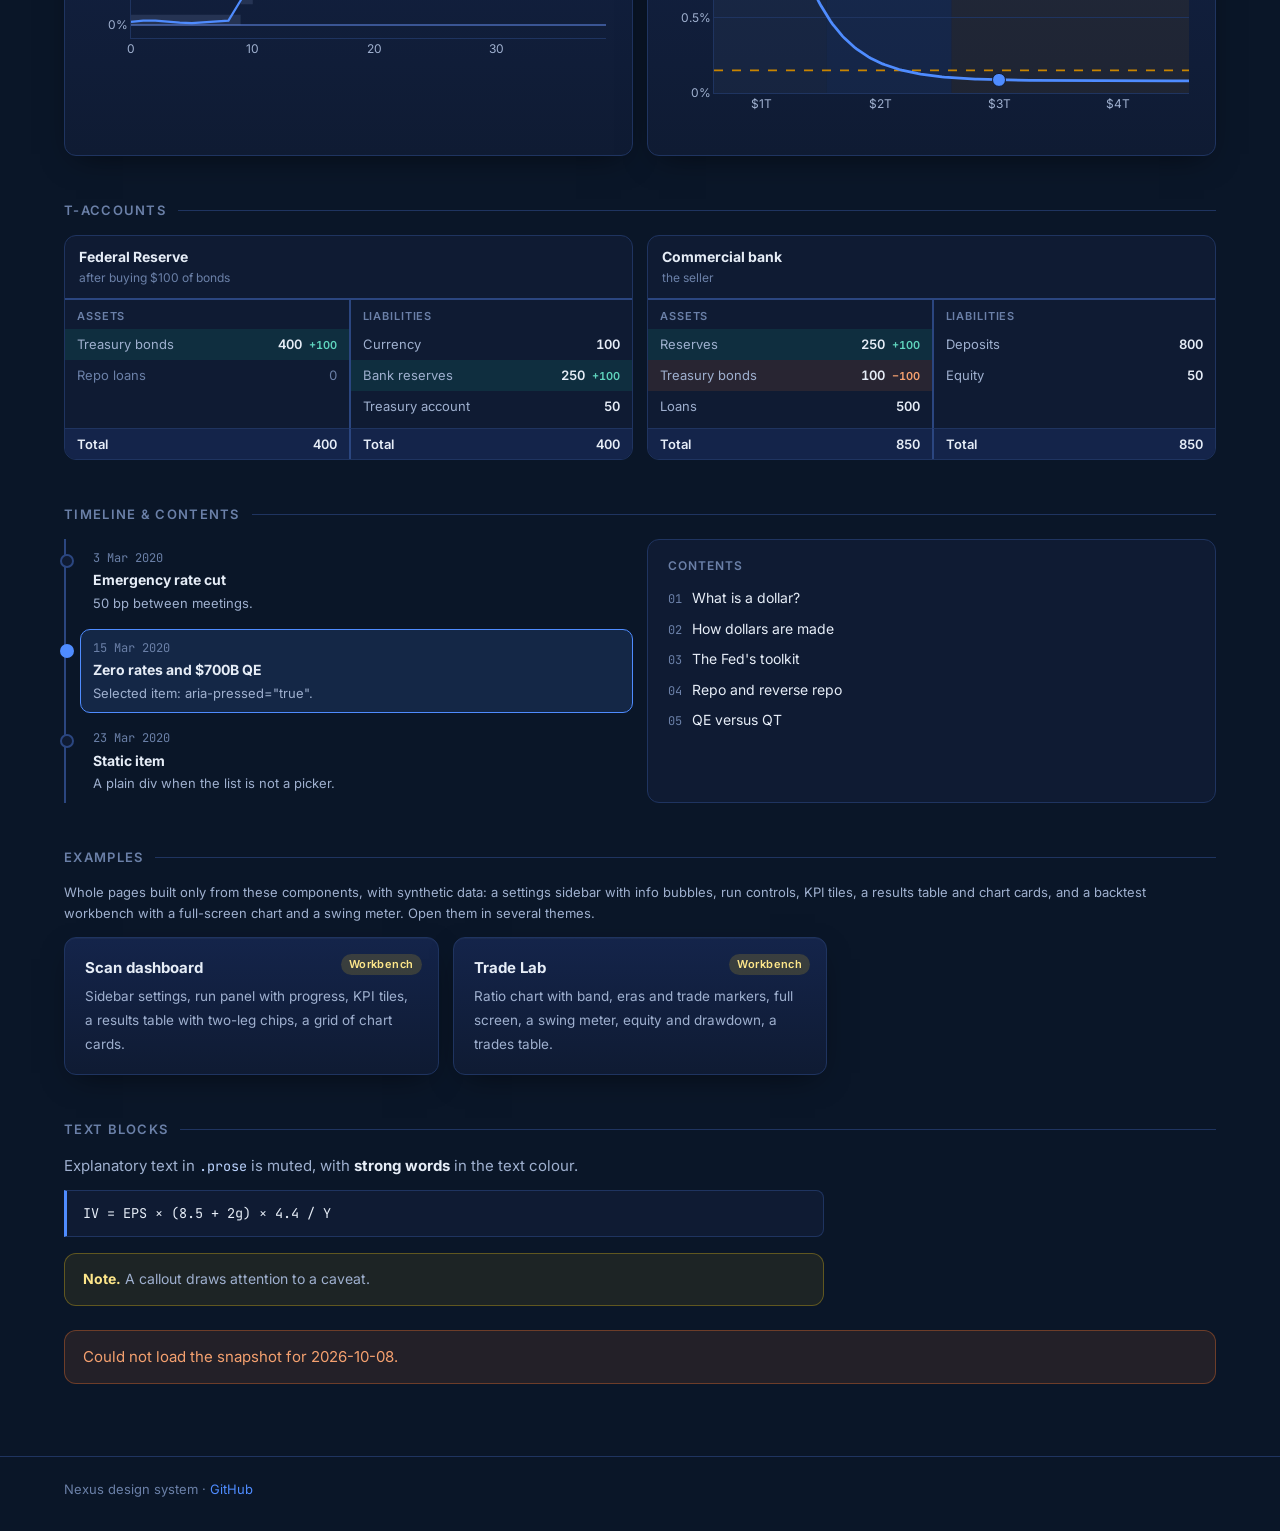
==== commit 209862a2: "Workbench components and examples: sidebar layout, info bubbles, two-leg chips, full-screen chart, d" ====
--- a/index.html
+++ b/index.html
@@ -36,6 +36,7 @@
         <a href="index.html" class="active">Gallery</a>
         <a href="https://github.com/doruirimescu/nexus-design/blob/main/DESIGN.md">Guide</a>
         <a href="template.html">Template</a>
+        <a href="examples/dashboard.html">Examples</a>
       </nav>
     </div>
   </header>
@@ -190,6 +191,13 @@
         <li><div class="timeline-item"><time>23 Mar 2020</time><strong>Static item</strong><span>A plain div when the list is not a picker.</span></div></li>
       </ol>
       <nav class="toc" aria-label="Contents"><h4>Contents</h4><ol><li><a href="#">What is a dollar?</a></li><li><a href="#">How dollars are made</a></li><li><a href="#">The Fed's toolkit</a></li><li><a href="#">Repo and reverse repo</a></li><li><a href="#">QE versus QT</a></li></ol></nav>
+    </div>
+
+    <h2 class="section">Examples</h2>
+    <p class="muted small">Whole pages built only from these components, with synthetic data: a settings sidebar with info bubbles, run controls, KPI tiles, a results table and chart cards, and a backtest workbench with a full-screen chart and a swing meter. Open them in several themes.</p>
+    <div class="card-grid">
+      <a class="card" href="examples/dashboard.html"><em class="tag">Workbench</em><strong>Scan dashboard</strong><span>Sidebar settings, run panel with progress, KPI tiles, a results table with two-leg chips, a grid of chart cards.</span></a>
+      <a class="card" href="examples/trade-lab.html"><em class="tag">Workbench</em><strong>Trade Lab</strong><span>Ratio chart with band, eras and trade markers, full screen, a swing meter, equity and drawdown, a trades table.</span></a>
     </div>
 
     <h2 class="section">Text blocks</h2>
--- a/nexus.css
+++ b/nexus.css
@@ -11,13 +11,16 @@
  * nexus.js sets data-theme from the viewer's choice and adds the theme panel.
  */
 /* Every theme's fonts. Browsers only download the faces a page actually renders. */
-@import url("https://fonts.googleapis.com/css2?family=Inter:wght@400;500;600;700;800&family=JetBrains+Mono:wght@400;500;600;700&family=IBM+Plex+Sans:wght@400;500;600;700&family=IBM+Plex+Mono:wght@400;500;600&family=Atkinson+Hyperlegible+Next:wght@400;500;600;700;800&family=Atkinson+Hyperlegible+Mono:wght@400;600&family=Manrope:wght@400;500;600;700;800&family=Newsreader:opsz,wght@6..72,500;6..72,600;6..72,700&family=Source+Sans+3:wght@400;500;600;700&family=VT323&display=swap");
+@import url("https://fonts.googleapis.com/css2?family=Inter:wght@400;500;600;700;800&family=JetBrains+Mono:wght@400;500;600;700&family=IBM+Plex+Sans:wght@400;500;600;700&family=IBM+Plex+Mono:wght@400;500;600&family=Atkinson+Hyperlegible+Next:wght@400;500;600;700;800&family=Atkinson+Hyperlegible+Mono:wght@400;600&family=Manrope:wght@400;500;600;700;800&family=Newsreader:opsz,wght@6..72,500;6..72,600;6..72,700&family=Source+Sans+3:wght@400;500;600;700&family=VT323&family=Fira+Sans:wght@400;500;600;700;800&family=Fira+Code:wght@400;500;600;700&family=Source+Code+Pro:wght@400;500;600&family=Space+Grotesk:wght@400;500;600;700&display=swap");
 @import url("themes/midnight.css");
 @import url("themes/graphite.css");
 @import url("themes/contrast.css");
 @import url("themes/daylight.css");
 @import url("themes/paper.css");
 @import url("themes/terminal.css");
+@import url("themes/monokai-pro.css");
+@import url("themes/monokai-classic.css");
+@import url("themes/monokai-machine.css");
 
 /* --font, --font-display, --mono and --radius come from the theme (midnight.css is the default). */
 
@@ -121,10 +124,10 @@
 }
 h2.section::after { content: ""; flex: 1; height: 1px; background: var(--border); }
 .lead { color: var(--muted); font-size: 16px; max-width: 720px; margin: 0; }
-.two-col { display: grid; grid-template-columns: repeat(auto-fit, minmax(320px, 1fr)); gap: 14px; }
+.two-col { display: grid; grid-template-columns: repeat(auto-fit, minmax(min(320px, 100%), 1fr)); gap: 14px; }
 
 /* ---------- Cards & panels ---------- */
-.card-grid { display: grid; grid-template-columns: repeat(auto-fill, minmax(280px, 1fr)); gap: 14px; }
+.card-grid { display: grid; grid-template-columns: repeat(auto-fill, minmax(min(280px, 100%), 1fr)); gap: 14px; }
 .card {
   display: block; position: relative;
   padding: 18px 20px; border-radius: var(--radius);
@@ -204,7 +207,7 @@
 .badge.past { color: var(--hl-text); background: var(--hl-bg); border-color: var(--hl-line); }
 
 /* ---------- KPI tiles & verdicts ---------- */
-.kpis { display: grid; grid-template-columns: repeat(auto-fit, minmax(190px, 1fr)); gap: 14px; margin-top: 28px; }
+.kpis { display: grid; grid-template-columns: repeat(auto-fit, minmax(min(190px, 100%), 1fr)); gap: 14px; margin-top: 28px; }
 .kpis.tight { margin-top: 18px; }
 .kpi { padding: 16px 18px; }
 .kpi .label { font-size: 12px; font-weight: 600; letter-spacing: 0.08em; text-transform: uppercase; color: var(--faint); }
@@ -307,7 +310,7 @@
 .chips { display: inline-flex; flex-wrap: wrap; gap: 4px; }
 
 /* ---------- Forms & calculators ---------- */
-.form-grid { display: grid; grid-template-columns: repeat(auto-fit, minmax(260px, 1fr)); gap: 18px 24px; }
+.form-grid { display: grid; grid-template-columns: repeat(auto-fit, minmax(min(260px, 100%), 1fr)); gap: 18px 24px; }
 .field { display: flex; flex-direction: column; gap: 6px; font-size: 14px; font-weight: 600; color: var(--text); }
 .field .hint { font-weight: 400; font-size: 12.5px; color: var(--faint); }
 .field .input { width: 100%; }
@@ -379,7 +382,7 @@
  * </div>
  * .up / .down tint a row that just changed (teal / orange); .zero dims an empty line.
  * A <small> inside <b> shows the change, e.g. <b>400 <small>+100</small></b>. */
-.t-grid { display: grid; grid-template-columns: repeat(auto-fit, minmax(270px, 1fr)); gap: 14px; }
+.t-grid { display: grid; grid-template-columns: repeat(auto-fit, minmax(min(270px, 100%), 1fr)); gap: 14px; }
 .t-account {
   display: grid; grid-template-columns: 1fr 1fr; border-radius: var(--radius);
   background: var(--surface); border: 1px solid var(--border); overflow: hidden;
@@ -429,6 +432,111 @@
 .range-field output { font-family: var(--mono); font-weight: 600; color: var(--text); font-variant-numeric: tabular-nums; }
 .range-field input[type="range"] { grid-column: 1 / -1; width: 100%; margin: 4px 0; accent-color: var(--accent); }
 
+/* ---------- Workbench: settings sidebar + results (dashboards, backtest labs) ----------
+   Taken from Perfect Shapes. Use .container with body.wide: the workbench needs more than 1200px. */
+body.wide .container, body.wide .topbar-inner { max-width: 1680px; }
+.lab { display: grid; grid-template-columns: 380px minmax(0, 1fr); gap: 18px; align-items: start; margin-top: 22px; }
+.lab-side { position: sticky; top: 76px; max-height: calc(100vh - 96px); overflow-y: auto; padding: 0; }
+.lab-side .group { padding: 14px 18px; border-bottom: 1px solid var(--border); }
+.lab-side .group:last-child { border-bottom: 0; }
+.lab-side .group h4 {
+  margin: 0 0 10px; font-size: 11.5px; font-weight: 700; letter-spacing: 0.1em;
+  text-transform: uppercase; color: var(--faint); display: flex; justify-content: space-between; align-items: center;
+}
+.lab-side .group h4 .muted { text-transform: none; letter-spacing: 0; font-weight: 500; }
+/* compact setting rows: label left, control right; .wide puts the control under the label */
+.lab .field { display: grid; grid-template-columns: minmax(0, 1fr) 128px; gap: 10px; align-items: center; margin: 7px 0; font-size: 13.5px; font-weight: 400; }
+.lab .field > span, .lab .check > span { color: var(--muted); min-width: 0; display: inline-flex; align-items: center; }
+.lab .field > span .info, .lab .check > span .info { margin-left: 6px; }
+.lab .field .input { width: 100%; padding: 5px 8px; font-size: 13px; font-family: var(--mono); }
+.lab .field.wide { grid-template-columns: 1fr; }
+.lab .check { display: flex; gap: 8px; align-items: center; font-size: 13.5px; color: var(--muted); margin: 8px 0; }
+.lab .check input, .toggle-row input { accent-color: var(--accent); }
+.toggle-row { display: flex; flex-wrap: wrap; gap: 6px; }
+.toggle-row .chip { cursor: pointer; user-select: none; }
+.toggle-row .chip.off { opacity: 0.35; }
+.run-panel { display: flex; flex-wrap: wrap; gap: 14px 18px; align-items: center; }
+.run-panel .run-buttons { display: flex; gap: 8px; flex: none; }
+.run-panel .run-buttons .btn { min-width: 104px; justify-content: center; }
+.run-panel .run-status { flex: 1 1 320px; min-width: 0; }
+.run-panel .run-line { display: flex; flex-wrap: wrap; gap: 10px; align-items: center; font-size: 13px; }
+.run-panel .progress { height: 8px; border-radius: 4px; }
+.run-panel .progress.paused > div { background: var(--neutral); }
+.empty-state { padding: 48px 16px; text-align: center; color: var(--muted); }
+/* a grid of small chart cards that open a detail page */
+.chart-grid { display: grid; grid-template-columns: repeat(auto-fill, minmax(380px, 1fr)); gap: 14px; margin-top: 16px; }
+.chart-grid .chart-panel { margin-top: 0; min-width: 0; }
+.chart-grid .chart-head { gap: 10px; }
+.chart-grid .chart-head h3 { font-size: 14px; display: flex; gap: 8px; align-items: center; flex-wrap: nowrap; min-width: 0; flex: 1; }
+.chart-grid .chart-head .verdict { flex: none; }
+.chart-grid .chart-sub { padding: 0 14px; font-size: 12.5px; color: var(--muted); }
+.chart-grid .chart { height: 230px; }
+.openable { cursor: pointer; }
+.chart-panel.openable { transition: border-color 0.15s; }
+.chart-panel.openable:hover { border-color: var(--accent); }
+table.data tr.openable:hover td { background: var(--accent-soft); }
+.legend-toggle { display: inline-flex; align-items: center; gap: 6px; cursor: pointer; }
+.legend-toggle input { margin: 0; accent-color: var(--accent); }
+@media (max-width: 900px) { .lab { grid-template-columns: 1fr; } .lab-side { position: static; max-height: none; } }
+@media (max-width: 640px) { .chart-grid { grid-template-columns: 1fr; } .lab .field { grid-template-columns: 1fr 120px; } }
+
+/* ---------- Info bubbles: an (i) button next to a setting; one tooltip pinned to the viewport ----------
+   <button type="button" class="info" data-tip="key" aria-label="About this">i</button>, with the text registered in
+   Nexus.tips (or inline in data-tip-html). nexus.js shows the tooltip on hover, focus and tap. */
+.info {
+  display: inline-grid; place-items: center; width: 16px; height: 16px; margin-left: 6px; padding: 0;
+  border-radius: 50%; border: 1px solid var(--border-strong); background: var(--surface-2); color: var(--muted);
+  font: 600 10px/1 var(--mono); cursor: help; vertical-align: 1px; flex: none;
+  text-transform: none; letter-spacing: 0;
+}
+.info:hover, .info:focus-visible, .info[aria-expanded="true"] { color: var(--accent-ink); border-color: var(--accent); outline: none; }
+.tip {
+  position: fixed; z-index: 1000; max-width: 320px; padding: 10px 12px;
+  background: var(--surface-3); color: var(--text); border: 1px solid var(--border-strong);
+  border-radius: calc(var(--radius) * 0.7); box-shadow: var(--shadow-hover);
+  font-size: 12.5px; line-height: 1.5; font-weight: 400; text-transform: none; letter-spacing: 0; pointer-events: none;
+}
+.tip b { color: var(--accent-ink); }
+.tip .tip-h { font-size: 11px; font-weight: 700; letter-spacing: 0.06em; text-transform: uppercase; color: var(--faint); margin: 6px 0 4px; }
+.tip .tip-h:first-child { margin-top: 0; }
+.tip .tip-row { display: flex; align-items: center; gap: 8px; margin: 3px 0; color: var(--muted); }
+.tip .tip-row .chip { flex: none; }
+
+/* ---------- Two legs: numerator / denominator (identity colours, not polarity) ----------
+   .chip.num = accent, .chip.den = the second series colour, .chip.long = one-sided. */
+.chip.num::before, .chip.den::before, .chip.long::before { content: ""; width: 6px; height: 6px; border-radius: 50%; flex: none; }
+.chip.num { background: var(--accent-soft); border-color: color-mix(in srgb, var(--accent) 40%, transparent); }
+.chip.num::before, .chip.long::before { background: var(--accent); }
+.chip.den { background: var(--series-2-soft); border-color: color-mix(in srgb, var(--series-2) 45%, transparent); }
+.chip.den::before { background: var(--series-2); }
+.leg-label { font-size: 10.5px; font-weight: 700; letter-spacing: 0.1em; text-transform: uppercase; }
+.leg-label.num { color: var(--accent); }
+.leg-label.den { color: var(--series-2-ink); }
+.anatomy { display: grid; grid-template-columns: minmax(0, 1fr) auto minmax(0, 1fr); gap: 18px; align-items: center; margin-top: 22px; padding: 18px 22px; }
+.anatomy .side { display: flex; flex-direction: column; gap: 8px; min-width: 0; }
+.anatomy .side.den { align-items: flex-end; text-align: right; }
+.anatomy .chips { gap: 6px; flex-wrap: wrap; }
+.anatomy .side.den .chips { justify-content: flex-end; }
+.anatomy .div { width: 46px; height: 46px; border-radius: 50%; display: grid; place-items: center; font-size: 22px; font-weight: 700;
+  color: var(--muted); background: var(--surface-3); border: 1px solid var(--border-strong); }
+.anatomy .hint { font-size: 12.5px; color: var(--muted); }
+@media (max-width: 640px) {
+  .anatomy { grid-template-columns: 1fr; }
+  .anatomy .side.den { align-items: flex-start; text-align: left; }
+  .anatomy .side.den .chips { justify-content: flex-start; }
+}
+
+/* ---------- Chart readout and full-screen chart ----------
+   .meter: a one-line readout above a chart (a measured swing, a selected point). A panel with a
+   data-nexus-maximize button takes the whole screen (nexus.js: Nexus.maximize); the chart grows to fill it. */
+.meter { display: flex; flex-wrap: wrap; gap: 8px 14px; align-items: center; padding: 2px 14px 6px; font-size: 13px; color: var(--muted); min-height: 30px; }
+.meter b { color: var(--text); }
+.meter .big { font-family: var(--font-display); font-size: 16px; font-weight: 700; color: var(--text); }
+.chart-panel.maximized { position: fixed; inset: 0; z-index: 1000; margin: 0; border-radius: 0; display: flex; flex-direction: column;
+  background: var(--surface); padding-bottom: 10px; }
+.chart-panel.maximized .chart { flex: 1 1 auto; height: auto; min-height: 0; }
+body.chart-maximized { overflow: hidden; }
+
 /* ---------- Helpers ---------- */
 .muted { color: var(--muted); }
 .faint { color: var(--faint); }
@@ -454,7 +562,7 @@
 .dock label { padding: 0 6px 0 10px; font-size: 12px; font-weight: 600; letter-spacing: 0.08em; text-transform: uppercase; color: var(--faint); }
 
 /* Segmented control: one pressed option at a time (aria-pressed="true") */
-.segmented { display: flex; gap: 4px; }
+.segmented { display: flex; flex-wrap: wrap; gap: 4px; }
 .segmented .btn, .dock .btn { border: 0; background: transparent; border-radius: 999px; padding: 9px 16px; min-height: 40px; color: var(--muted); }
 /* Hover only where there is a real pointer: on touch screens it would stick after a tap. */
 @media (hover: hover) {
@@ -549,10 +657,296 @@
   .date-bar { width: 100%; flex-wrap: wrap; }
   .date-bar label { display: none; }
   .date-bar select { flex: 1; min-width: 0; }
+  /* Never pan sideways: clip any stray overflow (WebKit can leave a few px after a select fills in). */
+  html, body { overflow-x: clip; }
   .chart { height: 440px; }
   .chart.h-lg { height: 340px; }
-}
+  /* KPI tiles two by two, compact; an odd last tile takes the full row. */
+  .kpis { grid-template-columns: repeat(2, minmax(0, 1fr)); gap: 10px; margin-top: 20px; }
+  .kpis > .kpi:last-child:nth-child(odd) { grid-column: 1 / -1; }
+  .kpi { padding: 12px 14px; }
+  .kpi .label { font-size: 11px; letter-spacing: 0.06em; line-height: 1.35; }
+  .kpi .value { font-size: 22px; margin-top: 2px; }
+  .kpi .value.sm { font-size: 19px; }
+  .kpi .sub { font-size: 12px; line-height: 1.35; }
+}
+/* ---------- App shell: phones and home-screen web apps (iOS) ----------
+ * nexus.js adds viewport-fit=cover, so the safe-area insets below are real on iPhones
+ * (notch / Dynamic Island in landscape, home indicator). When the site has a
+ * manifest.webmanifest it also adds a bottom tab bar (.nx-tabbar) and a "More" sheet
+ * (.nx-sheet) on phones, and marks <html class="nx-has-tabs">. */
+:root { --nx-tabbar-h: 60px; --nx-tabbar-gap: max(10px, calc(env(safe-area-inset-bottom) - 12px)); }
+html { -webkit-tap-highlight-color: transparent; }
+body { min-height: 100dvh; }
+a, button, label, select, summary { touch-action: manipulation; }
+.topbar { padding-top: env(safe-area-inset-top); }
+.topbar-inner { padding-left: max(24px, env(safe-area-inset-left)); padding-right: max(24px, env(safe-area-inset-right)); }
+.container { padding-left: max(24px, env(safe-area-inset-left)); padding-right: max(24px, env(safe-area-inset-right)); }
+.nx-tabbar, .nx-sheet, .nx-sheet-backdrop, .nx-list-tools { display: none; }
+/* Home-screen app (nexus.js sets .nx-standalone): no pinch or double-tap zoom. */
+.nx-standalone, .nx-standalone body { touch-action: pan-x pan-y; }
+
+/* Touch screens: 16px text in fields (iOS zooms the page into anything smaller) and
+ * controls at least 44pt tall. */
+@media (pointer: coarse) {
+  input, select, textarea, .input, .date-bar select { font-size: max(16px, 1em); }
+  .btn, .date-bar select, .input { min-height: 44px; }
+  .nx-theme-btn { width: 40px; height: 40px; }
+  .nx-theme-close { width: 44px; height: 44px; }
+  .nav a { padding: 10px 12px; }
+}
+
+/* Phones, portrait or landscape. */
+@media (max-width: 640px), (pointer: coarse) and (max-height: 500px) {
+  .topbar-inner { padding-left: max(16px, env(safe-area-inset-left)); padding-right: max(16px, env(safe-area-inset-right)); }
+  .container { padding-left: max(16px, env(safe-area-inset-left)); padding-right: max(16px, env(safe-area-inset-right)); }
+
+  /* With a tab bar, the top bar is just the title and the theme button. */
+  .nx-has-tabs .topbar .nav { display: none; }
+  .nx-has-tabs .topbar-inner { padding-top: 10px; padding-bottom: 10px; flex-wrap: nowrap; }
+  .nx-has-tabs .nx-theme-btn { margin-left: auto; }
+  .nx-has-tabs body { padding-bottom: calc(var(--nx-tabbar-h) + var(--nx-tabbar-gap)); }
+  .nx-has-tabs .dock { bottom: calc(var(--nx-tabbar-h) + var(--nx-tabbar-gap) + 10px); }
+  .nx-has-tabs .nx-theme-tab { bottom: calc(var(--nx-tabbar-h) + var(--nx-tabbar-gap) + 14px); }
+
+  /* Tab bar: a floating glass capsule above the home indicator, as in iOS 26. */
+  .nx-tabbar {
+    display: flex; position: fixed; z-index: 50;
+    left: max(12px, env(safe-area-inset-left)); right: max(12px, env(safe-area-inset-right));
+    bottom: var(--nx-tabbar-gap); height: var(--nx-tabbar-h);
+    max-width: 520px; margin: 0 auto; padding: 4px;
+    border-radius: 999px; border: 1px solid var(--border-strong);
+    background: color-mix(in srgb, var(--surface-2) 92%, transparent);
+    -webkit-backdrop-filter: saturate(180%) blur(24px); backdrop-filter: saturate(180%) blur(24px);
+    box-shadow: 0 14px 34px -12px rgba(0, 0, 0, 0.55);
+    -webkit-user-select: none; user-select: none; -webkit-touch-callout: none;
+  }
+  .nx-tabbar a, .nx-tabbar button {
+    flex: 1 1 0; min-width: 0; display: flex; flex-direction: column; align-items: center; justify-content: center; gap: 2px;
+    font: 600 10.5px/1.1 var(--font); letter-spacing: 0.01em; color: var(--muted);
+    background: none; border: 0; border-radius: 999px; padding: 0 2px; cursor: pointer;
+    transition: background-color 0.15s, color 0.15s;
+  }
+  .nx-tabbar a:hover { text-decoration: none; }
+  .nx-tabbar span { max-width: 100%; overflow: hidden; text-overflow: ellipsis; white-space: nowrap; }
+  .nx-tabbar svg { width: 24px; height: 24px; flex: none; }
+  .nx-tabbar .active { color: var(--accent); background: var(--accent-soft); }
+  .nx-tabbar a:active, .nx-tabbar button:active { background: var(--surface-3); }
+  .nx-tabbar :focus-visible { outline: 2px solid var(--accent); outline-offset: -2px; }
+
+  /* Scrolling down minimises the tab bar to one round button showing the current tab
+   * (nexus.js sets .nx-bars-min); a page's .dock moves into the same row beside it. */
+  .nx-bars-min .nx-tabbar { right: auto; width: var(--nx-tabbar-h); animation: nx-pop 0.25s ease; }
+  .nx-bars-min .nx-tabbar > * { display: none; }
+  .nx-bars-min .nx-tabbar > .active, .nx-bars-min .nx-tabbar:not(:has(.active)) > :first-child { display: flex; }
+  .nx-bars-min .nx-tabbar span { display: none; }
+  .nx-has-tabs .dock { transition: opacity 0.2s ease, transform 0.2s ease, visibility 0s linear 0.2s, bottom 0.25s ease; }
+  .nx-has-tabs .dock.visible { transition: opacity 0.2s ease, transform 0.2s ease, bottom 0.25s ease; }
+  .nx-has-tabs.nx-bars-min .dock {
+    bottom: var(--nx-tabbar-gap); height: var(--nx-tabbar-h); margin: 0; width: auto; max-width: none;
+    left: calc(max(12px, env(safe-area-inset-left)) + var(--nx-tabbar-h) + 8px); right: max(12px, env(safe-area-inset-right));
+    justify-content: center;
+  }
+  .nx-has-tabs.nx-bars-min .dock .btn {
+    flex: 1 1 auto; min-width: 0; min-height: 0; height: 100%; padding: 0 6px; font-size: 13.5px;
+    overflow: hidden; text-overflow: ellipsis; white-space: nowrap;
+  }
+  @keyframes nx-pop { from { opacity: 0.4; transform: scale(0.9); } }
+
+  /* "More" sheet: slides up from the bottom; inset grouped list like iOS Settings. */
+  .nx-sheet-backdrop {
+    display: block; position: fixed; inset: 0; z-index: 66; background: rgba(0, 0, 0, 0.4);
+    opacity: 0; pointer-events: none; transition: opacity 0.25s;
+  }
+  .nx-sheet-backdrop.open { opacity: 1; pointer-events: auto; }
+  .nx-sheet {
+    display: flex; flex-direction: column; position: fixed; z-index: 67; left: 0; right: 0; bottom: 0;
+    max-width: 640px; margin: 0 auto; max-height: calc(100dvh - env(safe-area-inset-top) - 40px);
+    background: var(--bg); color: var(--text);
+    border-radius: 22px 22px 0 0; border: 1px solid var(--border-strong); border-bottom: 0;
+    box-shadow: 0 -18px 40px -20px rgba(0, 0, 0, 0.6);
+    transform: translateY(100%); visibility: hidden;
+    transition: transform 0.32s cubic-bezier(0.32, 0.72, 0, 1), visibility 0s linear 0.32s;
+  }
+  .nx-sheet.open { transform: none; visibility: visible; transition: transform 0.32s cubic-bezier(0.32, 0.72, 0, 1); }
+  .nx-sheet.dragging { transition: none; }
+  .nx-sheet:focus { outline: none; }
+  .nx-sheet-grabber { flex: none; width: 36px; height: 5px; border-radius: 3px; background: var(--border-strong); margin: 6px auto 0; }
+  .nx-sheet-grabber { position: relative; }
+  .nx-sheet-grabber::before { content: ""; position: absolute; inset: -6px -40px -10px; } /* bigger drag target */
+  .nx-sheet-head {
+    flex: none; display: flex; align-items: center; justify-content: space-between;
+    padding: 4px max(16px, env(safe-area-inset-right)) 6px max(20px, env(safe-area-inset-left));
+    -webkit-user-select: none; user-select: none; touch-action: none;
+  }
+  .nx-sheet-titles { min-width: 0; }
+  .nx-sheet-head h2 {
+    margin: 0; font-family: var(--font-display); font-size: 22px; font-weight: 700; letter-spacing: -0.01em;
+    overflow: hidden; text-overflow: ellipsis; white-space: nowrap;
+  }
+  .nx-sheet-titles small { display: block; margin-top: 1px; font-size: 14px; color: var(--muted); line-height: 1.3; }
+  .nx-sheet-done {
+    font: 600 16px var(--font); color: var(--accent); background: none; border: 0; cursor: pointer;
+    min-height: 44px; padding: 0 6px;
+  }
+  .nx-sheet-body {
+    overflow-y: auto; overscroll-behavior: contain; -webkit-overflow-scrolling: touch;
+    padding: 0 max(16px, env(safe-area-inset-right)) calc(20px + env(safe-area-inset-bottom)) max(16px, env(safe-area-inset-left));
+  }
+  .nx-list-head {
+    margin: 18px 4px 6px; font-size: 12.5px; font-weight: 600; letter-spacing: 0.06em; text-transform: uppercase; color: var(--faint);
+  }
+  .nx-list {
+    list-style: none; margin: 0; padding: 0; overflow: hidden;
+    border-radius: 14px; border: 1px solid var(--border); background: var(--surface);
+  }
+  .nx-list li + li a::before { content: ""; position: absolute; top: 0; left: 58px; right: 0; border-top: 1px solid var(--border); }
+  .nx-list a {
+    position: relative; display: flex; align-items: center; gap: 14px; min-height: 52px; padding: 8px 12px;
+    color: var(--text);
+  }
+  .nx-list a:hover { text-decoration: none; }
+  .nx-list a:active { background: var(--surface-3); }
+  .nx-list a[aria-current="page"] strong { color: var(--accent); }
+  .nx-list-icon {
+    flex: none; display: grid; place-items: center; width: 32px; height: 32px; border-radius: 8px;
+    color: var(--accent); background: var(--accent-soft);
+  }
+  .nx-list-icon svg { width: 19px; height: 19px; }
+  .nx-list-text { flex: 1; min-width: 0; display: grid; }
+  .nx-list-text strong { font-size: 16px; font-weight: 500; line-height: 1.3; }
+  .nx-list-text small { font-size: 13px; color: var(--muted); line-height: 1.3; }
+  .nx-chevron { flex: none; width: 18px; height: 18px; color: var(--faint); }
+  html.nx-sheet-open { overflow: hidden; }
+
+  /* Row details in a sheet: label left, value right; the action button below. */
+  .nx-kv-list { margin-top: 8px; }
+  .nx-kv {
+    display: flex; align-items: center; justify-content: space-between; gap: 16px;
+    min-height: 46px; padding: 9px 14px; font-size: 15px;
+  }
+  .nx-kv-list li + li .nx-kv { border-top: 1px solid var(--border); }
+  .nx-kv span { color: var(--muted); min-width: 0; }
+  .nx-kv b { font-weight: 600; color: var(--text); text-align: right; font-variant-numeric: tabular-nums; overflow-wrap: anywhere; }
+  .nx-kv b a { color: var(--accent); }
+  .nx-sheet-action {
+    display: flex; align-items: center; justify-content: center; gap: 4px; width: 100%;
+    margin-top: 16px; min-height: 50px; border-radius: 14px; font-size: 16px;
+  }
+  .nx-sheet-action:hover { text-decoration: none; }
+  .nx-sheet-action .nx-chevron { color: inherit; width: 18px; height: 18px; }
+
+  /* List tables (<table data-list>): each row is two lines, left and right, plus a chevron. */
+  .table-wrap:has(> table.nx-tlist) { overflow-x: hidden; }
+  .scroll-y:has(> table[data-list]) { max-height: none; overflow-y: visible; }
+  table[data-list].nx-tlist, table[data-list].nx-tlist tbody { display: block; width: 100%; }
+  table[data-list].nx-tlist thead { display: none; }
+  table[data-list].nx-tlist tr {
+    display: grid; grid-template-columns: minmax(0, 1fr) auto 14px;
+    grid-template-areas: "title value chev" "sub note chev";
+    column-gap: 12px; row-gap: 2px; align-items: center;
+    min-height: 60px; padding: 9px 12px 9px 16px; cursor: pointer;
+    border-bottom: 1px solid var(--border); -webkit-user-select: none; user-select: none;
+  }
+  table[data-list].nx-tlist tbody tr:last-child { border-bottom: 0; }
+  table[data-list].nx-tlist tbody tr:active { background: var(--surface-3); }
+  table[data-list].nx-tlist tr::after {
+    content: ""; grid-area: chev; width: 14px; height: 14px; background: var(--faint);
+    -webkit-mask: url("data:image/svg+xml,%3Csvg xmlns='http://www.w3.org/2000/svg' viewBox='0 0 24 24' fill='none' stroke='black' stroke-width='2.4' stroke-linecap='round' stroke-linejoin='round'%3E%3Cpath d='m9 6 6 6-6 6'/%3E%3C/svg%3E") center / contain no-repeat;
+            mask: url("data:image/svg+xml,%3Csvg xmlns='http://www.w3.org/2000/svg' viewBox='0 0 24 24' fill='none' stroke='black' stroke-width='2.4' stroke-linecap='round' stroke-linejoin='round'%3E%3Cpath d='m9 6 6 6-6 6'/%3E%3C/svg%3E") center / contain no-repeat;
+  }
+  table[data-list].nx-tlist td {
+    display: none; min-width: 0; padding: 0; border: 0; background: none;
+    overflow: hidden; text-overflow: ellipsis; white-space: nowrap; line-height: 1.3;
+  }
+  table[data-list].nx-tlist tbody tr:hover td { background: none; }
+  table[data-list].nx-tlist td.nx-c-title { display: block; grid-area: title; font-size: 15px; font-weight: 600; color: var(--text); text-align: left; }
+  table[data-list].nx-tlist td.nx-c-title a { color: inherit; }
+  table[data-list].nx-tlist td.nx-c-sub { display: block; grid-area: sub; font-size: 13px; color: var(--muted); text-align: left; }
+  table[data-list].nx-tlist td.nx-c-value { display: block; grid-area: value; text-align: right; font-size: 14.5px; font-weight: 600; color: var(--text); }
+  table[data-list].nx-tlist td.nx-c-note { display: block; grid-area: note; text-align: right; font-size: 12.5px; color: var(--muted); }
+  table[data-list].nx-tlist td[data-nx-prefix]::before { content: attr(data-nx-prefix) " "; color: var(--faint); font-weight: 400; }
+  table[data-list].nx-tlist td[data-nx-suffix]::after { content: " " attr(data-nx-suffix); color: var(--faint); font-weight: 400; }
+  table[data-list].nx-tlist td .verdict { gap: 5px; }
+  table[data-list].nx-tlist td.nx-c-note .verdict { font-weight: 500; }
+  table[data-list].nx-tlist td.nx-c-note .verdict::before { width: 7px; height: 7px; }
+  /* Without a second line on one side, the other side's single cell is centred on the row. */
+  table[data-list].nx-tlist:not(.nx-tlist-sub) td.nx-c-title { grid-row: 1 / 3; }
+  table[data-list].nx-tlist:not(.nx-tlist-note) td.nx-c-value { grid-row: 1 / 3; }
+  table[data-list].nx-tlist-static tr { grid-template-columns: minmax(0, 1fr) auto; grid-template-areas: "title value" "sub note"; cursor: default; padding-right: 16px; }
+  table[data-list].nx-tlist-static tr::after { display: none; }
+  table[data-list].nx-tlist-static tbody tr:active { background: none; }
+  /* Detail rows live in the sheet; a selected row (native-tap tables) is tinted. */
+  table[data-list].nx-tlist tr[data-list-detail] { display: none !important; }
+  table[data-list].nx-tlist tbody tr.selected, table[data-list].nx-tlist tbody tr[aria-selected="true"] { background: var(--accent-soft); }
+  table[data-list].nx-tlist td svg { max-width: 100%; }
+
+  /* Extra content in a row's sheet (detail rows: a nested table becomes cards there). */
+  .nx-sheet-extra { margin-top: 18px; }
+  .nx-sheet-extra table { width: 100%; border-collapse: collapse; border-radius: 14px; overflow: hidden; border: 1px solid var(--border); background: var(--surface); }
+
+  /* Card tables (<table data-list="cards">): each row a card, cells under their labels. */
+  .table-wrap:has(> table.nx-tcards) { overflow-x: hidden; }
+  table[data-list].nx-tcards, table[data-list].nx-tcards tbody { display: block; width: 100%; }
+  table[data-list].nx-tcards thead { display: none; }
+  table[data-list].nx-tcards tr {
+    display: grid; grid-template-columns: repeat(auto-fill, minmax(min(70px, 100%), 1fr)); gap: 10px 10px;
+    padding: 14px 16px; border-bottom: 1px solid var(--border);
+  }
+  table[data-list].nx-tcards tbody tr:last-child { border-bottom: 0; }
+  table[data-list].nx-tcards tbody tr:hover td { background: none; }
+  table[data-list].nx-tcards td {
+    display: block; min-width: 0; padding: 0; border: 0; background: none;
+    white-space: normal; text-align: left; font-size: 14px; line-height: 1.45; color: var(--text);
+  }
+  table[data-list].nx-tcards td.nx-c-title { grid-column: 1 / -1; font-size: 15.5px; font-weight: 600; }
+  table[data-list].nx-tcards td.nx-c-wide { grid-column: 1 / -1; }
+  table[data-list].nx-tcards td[data-nx-label]::before {
+    content: attr(data-nx-label); display: block; margin-bottom: 2px;
+    font-size: 11px; font-weight: 600; letter-spacing: 0.06em; text-transform: uppercase; color: var(--faint);
+  }
+  table[data-list].nx-tcards td:empty { display: none; }
+
+  /* Sort menu above a long list table: a pill with the native picker and a direction toggle. */
+  .nx-list-tools { display: flex; align-items: center; justify-content: flex-end; gap: 8px; margin: 0 0 10px; }
+  .nx-sort {
+    position: relative; display: flex; align-items: center; gap: 6px; min-height: 40px; padding: 0 34px 0 14px;
+    border-radius: 999px; border: 1px solid var(--border-strong); background: var(--surface-2);
+    font-size: 14px; color: var(--muted);
+  }
+  .nx-sort::after {
+    content: ""; position: absolute; right: 13px; top: 50%; width: 7px; height: 7px; margin-top: -5px;
+    border-right: 2px solid var(--faint); border-bottom: 2px solid var(--faint); transform: rotate(45deg); pointer-events: none;
+  }
+  .nx-sort select {
+    -webkit-appearance: none; appearance: none; border: 0; background: none; padding: 0; margin: 0;
+    font: 600 16px var(--font); color: var(--text); min-height: 38px; cursor: pointer; outline: none;
+  }
+  .nx-sort:focus-within { border-color: var(--accent); }
+  .nx-sort-dir {
+    display: grid; place-items: center; width: 40px; height: 40px; flex: none; cursor: pointer;
+    border-radius: 999px; border: 1px solid var(--border-strong); background: var(--surface-2);
+    font: 600 17px var(--font); color: var(--accent);
+  }
+  .nx-sort-dir:disabled { color: var(--faint); cursor: default; }
+
+  /* Theme panel: a bottom sheet instead of a side drawer. */
+  .nx-theme-panel {
+    top: auto; left: 0; width: 100%; max-height: calc(100dvh - env(safe-area-inset-top) - 40px);
+    border-left: 0; border-top: 1px solid var(--border-strong); border-radius: 22px 22px 0 0;
+    padding-bottom: env(safe-area-inset-bottom);
+    transform: translateY(100%);
+    transition: transform 0.32s cubic-bezier(0.32, 0.72, 0, 1), visibility 0s linear 0.32s;
+  }
+  .nx-theme-panel.open { transition: transform 0.32s cubic-bezier(0.32, 0.72, 0, 1); }
+  .nx-theme-head { border-radius: 22px 22px 0 0; }
+  .nx-theme-list { padding-left: max(18px, env(safe-area-inset-left)); padding-right: max(18px, env(safe-area-inset-right)); }
+}
+
 @media (prefers-reduced-motion: reduce) {
   .nx-theme-panel, .nx-theme-backdrop, .card, .nx-theme-tab .nx-label, .topbar, .dock { transition: none; }
+  .nx-sheet, .nx-sheet.open, .nx-sheet-backdrop, .nx-theme-panel.open, .nx-tabbar a, .nx-tabbar button { transition: none; }
+  .nx-has-tabs .dock, .nx-has-tabs .dock.visible { transition: none; }
+  .nx-bars-min .nx-tabbar { animation: none; }
   .t-row.up, .t-row.down { animation: none; }
 }
